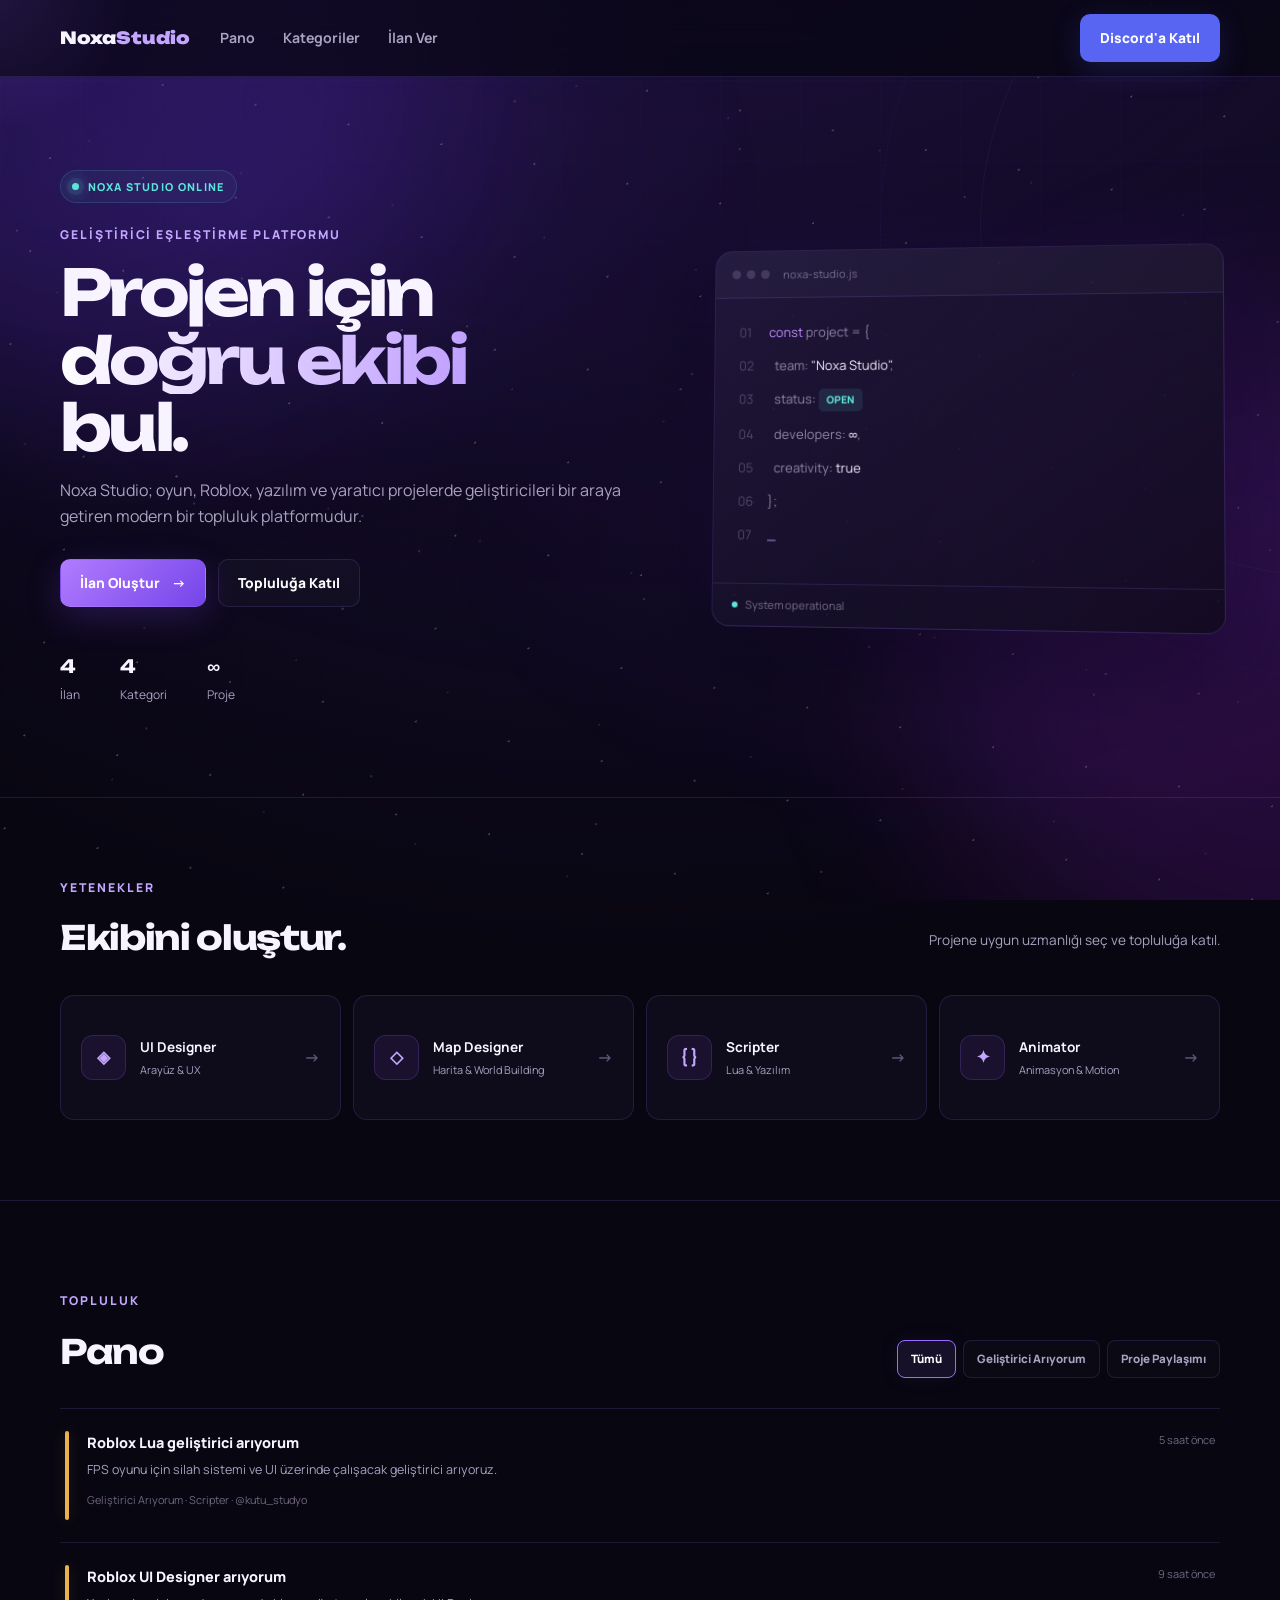
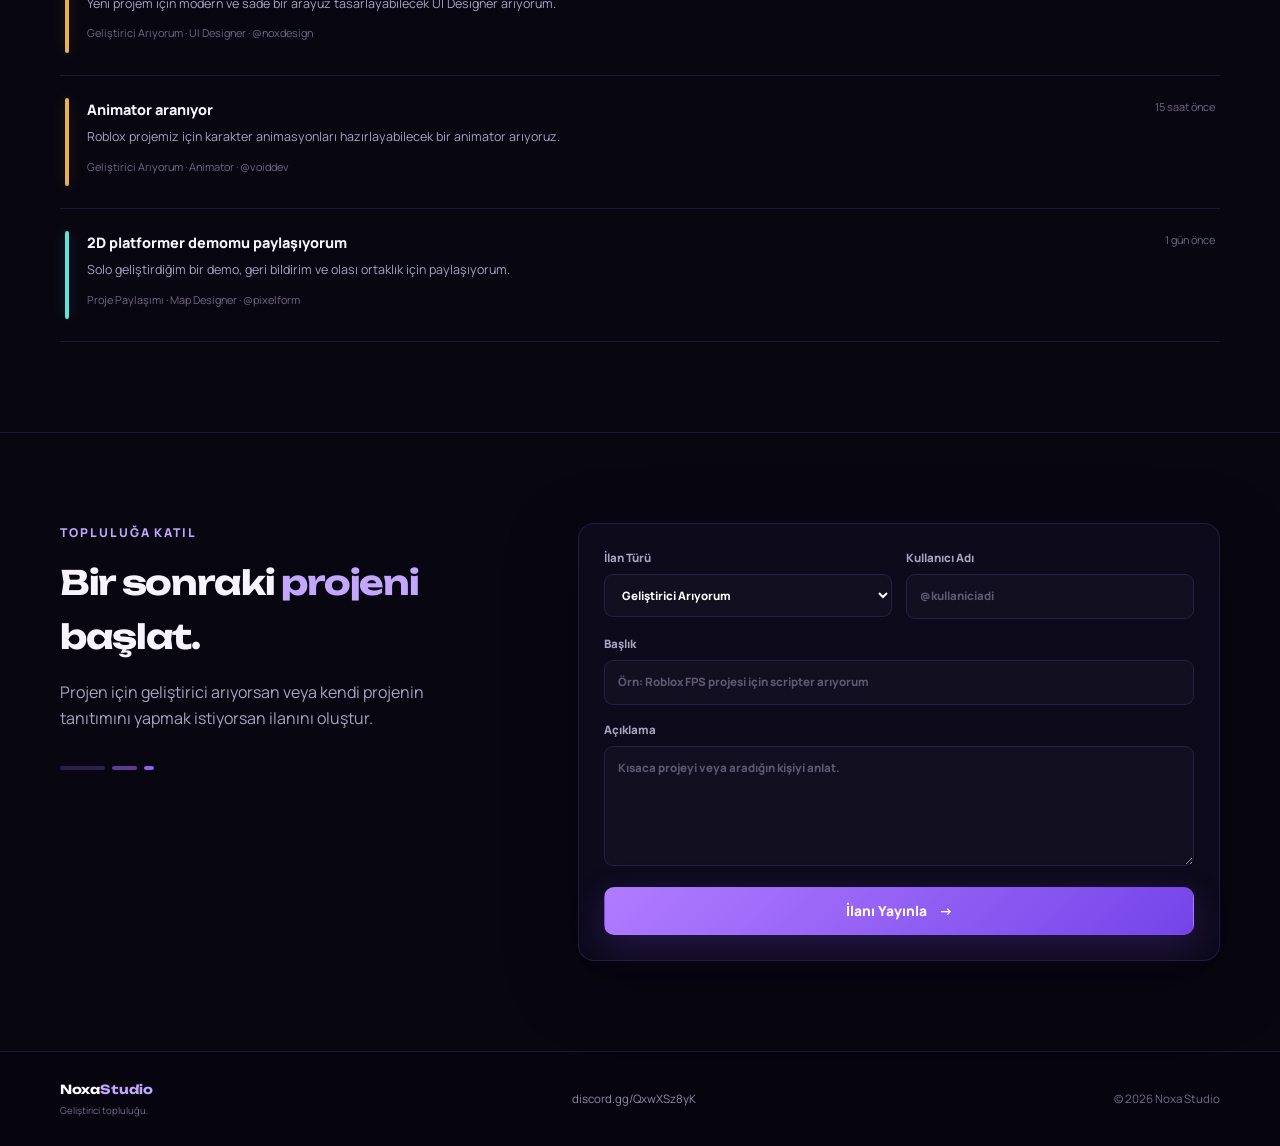
==== index.html @ 95190da0 "Add files via upload" ====
<!DOCTYPE html>
<html lang="tr">
<head>
  <meta charset="UTF-8">
  <meta name="viewport" content="width=device-width, initial-scale=1.0">

  <title>Noxa Studio — Geliştirici Topluluğu</title>

  <link rel="preconnect" href="https://fonts.googleapis.com">
  <link rel="preconnect" href="https://fonts.gstatic.com" crossorigin>
  <link href="https://fonts.googleapis.com/css2?family=Manrope:wght@400;500;600;700;800&family=Unbounded:wght@500;700;900&display=swap" rel="stylesheet">

  <link rel="stylesheet" href="style.css">
</head>

<body>

  <!-- SPACE BACKGROUND -->
  <div class="space-background">
    <div class="stars stars-1"></div>
    <div class="stars stars-2"></div>
    <div class="stars stars-3"></div>

    <div class="nebula nebula-1"></div>
    <div class="nebula nebula-2"></div>

    <div class="grid-overlay"></div>
  </div>

  <!-- CURSOR GLOW -->
  <div class="cursor-glow"></div>

  <!-- HEADER -->
  <header class="topbar">

    <div class="wrap topbar__inner">

      <a href="#" class="logo">
        Noxa<span>Studio</span>
      </a>

      <nav class="nav">
        <a href="#pano">Pano</a>
        <a href="#kategoriler">Kategoriler</a>
        <a href="#ilan-olustur">İlan Ver</a>
      </nav>

      <a
        class="btn btn--discord"
        href="https://discord.gg/QxwXSz8yK"
        target="_blank"
        rel="noopener"
      >
        <span>Discord'a Katıl</span>
      </a>

    </div>

  </header>


  <!-- HERO -->
  <section class="hero">

    <div class="hero-orbit orbit-1"></div>
    <div class="hero-orbit orbit-2"></div>

    <div class="wrap hero__grid">

      <div class="hero__text">

        <div class="status">
          <span class="status-dot"></span>
          NOXA STUDIO ONLINE
        </div>

        <p class="eyebrow">
          GELİŞTİRİCİ EŞLEŞTİRME PLATFORMU
        </p>

        <h1>
          Projen için
          <span>doğru ekibi</span>
          bul.
        </h1>

        <p class="lede">
          Noxa Studio; oyun, Roblox, yazılım ve yaratıcı projelerde
          geliştiricileri bir araya getiren modern bir topluluk platformudur.
        </p>

        <div class="hero__actions">

          <a href="#ilan-olustur" class="btn btn--primary">
            <span>İlan Oluştur</span>
            <b>→</b>
          </a>

          <a
            href="https://discord.gg/QxwXSz8yK"
            target="_blank"
            rel="noopener"
            class="btn btn--ghost"
          >
            Topluluğa Katıl
          </a>

        </div>

        <div class="hero-stats">

          <div>
            <strong id="postCount">0</strong>
            <span>İlan</span>
          </div>

          <div>
            <strong>4</strong>
            <span>Kategori</span>
          </div>

          <div>
            <strong>∞</strong>
            <span>Proje</span>
          </div>

        </div>

      </div>


      <!-- CODE PANEL -->
      <div class="hero__panel">

        <div class="panel__bar">

          <div class="window-buttons">
            <span></span>
            <span></span>
            <span></span>
          </div>

          <small>noxa-studio.js</small>

        </div>

        <div class="panel__body">

          <p>
            <span class="ln">01</span>
            <span class="purple">const</span>
            project = {
          </p>

          <p>
            <span class="ln">02</span>
            &nbsp;&nbsp;team:
            <em>"Noxa Studio"</em>,
          </p>

          <p>
            <span class="ln">03</span>
            &nbsp;&nbsp;status:
            <b class="tag tag--dev">OPEN</b>
          </p>

          <p>
            <span class="ln">04</span>
            &nbsp;&nbsp;developers:
            <em>∞</em>,
          </p>

          <p>
            <span class="ln">05</span>
            &nbsp;&nbsp;creativity:
            <em>true</em>
          </p>

          <p>
            <span class="ln">06</span>
            };
          </p>

          <p class="cursor-line">
            <span class="ln">07</span>
            <span class="caret">_</span>
          </p>

        </div>

        <div class="panel-status">
          <span></span>
          System operational
        </div>

      </div>

    </div>

  </section>


  <!-- CATEGORIES -->
  <section class="categories" id="kategoriler">

    <div class="wrap">

      <div class="section-heading">

        <div>
          <p class="eyebrow">YETENEKLER</p>
          <h2>Ekibini oluştur.</h2>
        </div>

        <p>
          Projene uygun uzmanlığı seç ve topluluğa katıl.
        </p>

      </div>


      <div class="category-grid">

        <button class="category-card" data-filter="ui">

          <div class="category-icon">◈</div>

          <div>
            <strong>UI Designer</strong>
            <span>Arayüz & UX</span>
          </div>

          <b>→</b>

        </button>


        <button class="category-card" data-filter="map">

          <div class="category-icon">◇</div>

          <div>
            <strong>Map Designer</strong>
            <span>Harita & World Building</span>
          </div>

          <b>→</b>

        </button>


        <button class="category-card" data-filter="script">

          <div class="category-icon">{ }</div>

          <div>
            <strong>Scripter</strong>
            <span>Lua & Yazılım</span>
          </div>

          <b>→</b>

        </button>


        <button class="category-card" data-filter="animator">

          <div class="category-icon">✦</div>

          <div>
            <strong>Animator</strong>
            <span>Animasyon & Motion</span>
          </div>

          <b>→</b>

        </button>

      </div>

    </div>

  </section>


  <!-- BOARD -->
  <section class="board" id="pano">

    <div class="wrap">

      <div class="board__head">

        <div>
          <p class="eyebrow">TOPLULUK</p>
          <h2>Pano</h2>
        </div>

        <div class="filters">

          <button class="filter is-active" data-filter="all">
            Tümü
          </button>

          <button class="filter" data-filter="dev">
            Geliştirici Arıyorum
          </button>

          <button class="filter" data-filter="proj">
            Proje Paylaşımı
          </button>

        </div>

      </div>


      <ul class="list" id="list"></ul>

      <p class="empty" id="empty" hidden>
        Henüz bu kategoride ilan yok.
      </p>

    </div>

  </section>


  <!-- CREATE POST -->
  <section class="form-section" id="ilan-olustur">

    <div class="wrap form-grid">

      <div class="form-intro">

        <p class="eyebrow">TOPLULUĞA KATIL</p>

        <h2>
          Bir sonraki
          <span>projeni</span>
          başlat.
        </h2>

        <p class="lede">
          Projen için geliştirici arıyorsan veya kendi projenin
          tanıtımını yapmak istiyorsan ilanını oluştur.
        </p>

        <div class="form-decoration">
          <span></span>
          <span></span>
          <span></span>
        </div>

      </div>


      <form id="post-form">

        <div class="field-row">

          <label>
            <span>İlan Türü</span>

            <select name="type" required>
              <option value="dev">
                Geliştirici Arıyorum
              </option>

              <option value="proj">
                Proje Paylaşıyorum
              </option>
            </select>

          </label>


          <label>
            <span>Kullanıcı Adı</span>

            <input
              type="text"
              name="author"
              placeholder="@kullaniciadi"
              required
            >

          </label>

        </div>


        <label>

          <span>Başlık</span>

          <input
            type="text"
            name="title"
            placeholder="Örn: Roblox FPS projesi için scripter arıyorum"
            required
          >

        </label>


        <label>

          <span>Açıklama</span>

          <textarea
            name="desc"
            rows="5"
            placeholder="Kısaca projeyi veya aradığın kişiyi anlat."
            required
          ></textarea>

        </label>


        <button type="submit" class="btn btn--primary submit-btn">
          <span>İlanı Yayınla</span>
          <b>→</b>
        </button>

      </form>

    </div>

  </section>


  <!-- FOOTER -->
  <footer class="footer">

    <div class="wrap footer__inner">

      <div>
        <strong>Noxa<span>Studio</span></strong>
        <small>Geliştirici topluluğu.</small>
      </div>

      <a
        href="https://discord.gg/QxwXSz8yK"
        target="_blank"
        rel="noopener"
      >
        discord.gg/QxwXSz8yK
      </a>

      <span>
        © 2026 Noxa Studio
      </span>

    </div>

  </footer>


  <script src="script.js"></script>

</body>
</html>
---- style.css ----
:root {
  --bg: #080611;
  --bg-2: #0d091b;

  --surface: rgba(20, 15, 38, 0.72);
  --surface-2: rgba(32, 23, 57, 0.82);

  --line: rgba(150, 117, 255, 0.16);

  --text: #f7f4ff;
  --muted: #a9a2c0;

  --purple: #9b6cff;
  --purple-light: #c3a7ff;

  --gold: #e8b24d;
  --cyan: #5de5dc;

  --shadow: 0 20px 70px rgba(0, 0, 0, .35);
}


/* RESET */

* {
  box-sizing: border-box;
}

html {
  scroll-behavior: smooth;
}

body {
  margin: 0;
  background:
    radial-gradient(circle at 50% -20%, #24134b 0%, transparent 45%),
    var(--bg);

  color: var(--text);

  font-family: "Manrope", sans-serif;

  line-height: 1.6;

  overflow-x: hidden;
}

a {
  color: inherit;
}

button,
input,
select,
textarea {
  font: inherit;
}

button {
  color: inherit;
}


/* SPACE */

.space-background {
  position: fixed;
  inset: 0;
  z-index: -10;
  overflow: hidden;
  pointer-events: none;
  background:
    radial-gradient(
      ellipse at 20% 20%,
      rgba(112, 65, 255, .12),
      transparent 35%
    ),
    radial-gradient(
      ellipse at 80% 60%,
      rgba(71, 28, 170, .12),
      transparent 40%
    );
}

.stars {
  position: absolute;
  inset: -100%;
  width: 300%;
  height: 300%;
  background-repeat: repeat;
  transform: rotate(12deg);
}

.stars-1 {
  background-image:
    radial-gradient(circle, rgba(255,255,255,.9) 1px, transparent 1px);
  background-size: 95px 95px;
  animation: starsMove 100s linear infinite;
  opacity: .28;
}

.stars-2 {
  background-image:
    radial-gradient(circle, rgba(185,155,255,.8) 1px, transparent 1px);
  background-size: 155px 155px;
  animation: starsMove 150s linear infinite reverse;
  opacity: .2;
}

.stars-3 {
  background-image:
    radial-gradient(circle, rgba(255,255,255,.8) 1px, transparent 1px);
  background-size: 230px 230px;
  animation: starsMove 220s linear infinite;
  opacity: .18;
}

@keyframes starsMove {
  from {
    transform: translate3d(0, 0, 0) rotate(12deg);
  }

  to {
    transform: translate3d(-300px, -500px, 0) rotate(12deg);
  }
}


.nebula {
  position: absolute;
  width: 700px;
  height: 700px;
  border-radius: 50%;
  filter: blur(100px);
  opacity: .16;
  animation: nebulaFloat 14s ease-in-out infinite alternate;
}

.nebula-1 {
  background: #6f38ff;
  top: -300px;
  left: -250px;
}

.nebula-2 {
  background: #b328ff;
  right: -350px;
  top: 35%;
  animation-delay: -5s;
}

@keyframes nebulaFloat {
  from {
    transform: translate(0, 0) scale(1);
  }

  to {
    transform: translate(80px, 50px) scale(1.15);
  }
}


.grid-overlay {
  position: absolute;
  inset: 0;

  background-image:
    linear-gradient(rgba(151,108,255,.025) 1px, transparent 1px),
    linear-gradient(90deg, rgba(151,108,255,.025) 1px, transparent 1px);

  background-size: 80px 80px;

  mask-image: linear-gradient(
    to bottom,
    black,
    transparent 85%
  );
}


/* CURSOR */

.cursor-glow {
  position: fixed;
  width: 280px;
  height: 280px;

  border-radius: 50%;

  background: radial-gradient(
    circle,
    rgba(145, 95, 255, .12),
    transparent 65%
  );

  transform: translate(-50%, -50%);

  pointer-events: none;

  z-index: 999;

  mix-blend-mode: screen;

  transition: opacity .2s;
}


/* GENERAL */

.wrap {
  width: min(1160px, calc(100% - 40px));
  margin: 0 auto;
}

.eyebrow {
  color: var(--purple-light);
  font-size: .76rem;
  letter-spacing: .16em;
  font-weight: 800;
  margin: 0 0 14px;
}

.lede {
  color: var(--muted);
  font-size: 1rem;
  max-width: 620px;
}


/* HEADER */

.topbar {
  position: sticky;
  top: 0;
  z-index: 100;

  border-bottom: 1px solid var(--line);

  background: rgba(8, 6, 17, .72);

  backdrop-filter: blur(20px);
}

.topbar__inner {
  min-height: 76px;

  display: flex;
  align-items: center;

  gap: 30px;
}

.logo {
  font-family: "Unbounded", sans-serif;
  font-size: 1.05rem;
  font-weight: 900;
  text-decoration: none;
  white-space: nowrap;
}

.logo span,
.footer strong span {
  color: var(--purple-light);
}

.nav {
  display: flex;
  gap: 28px;
  flex: 1;
}

.nav a {
  position: relative;

  color: var(--muted);

  text-decoration: none;

  font-size: .88rem;
  font-weight: 700;

  transition: color .25s ease;
}

.nav a::after {
  content: "";

  position: absolute;

  left: 0;
  right: 100%;
  bottom: -7px;

  height: 2px;

  background: var(--purple);

  transition: right .3s ease;
}

.nav a:hover {
  color: white;
}

.nav a:hover::after {
  right: 0;
}


/* BUTTONS */

.btn {
  position: relative;

  display: inline-flex;
  align-items: center;
  justify-content: center;
  gap: 12px;

  padding: 12px 19px;

  border: 1px solid transparent;
  border-radius: 10px;

  font-size: .86rem;
  font-weight: 800;

  text-decoration: none;

  cursor: pointer;

  overflow: hidden;

  transition:
    transform .25s ease,
    box-shadow .25s ease,
    border-color .25s ease,
    background .25s ease;
}

.btn::before {
  content: "";

  position: absolute;

  top: 0;
  left: -120%;

  width: 80%;
  height: 100%;

  background: linear-gradient(
    90deg,
    transparent,
    rgba(255,255,255,.25),
    transparent
  );

  transform: skewX(-20deg);

  transition: left .55s ease;
}

.btn:hover::before {
  left: 130%;
}

.btn:hover {
  transform: translateY(-3px);
}

.btn--discord {
  background: #5865f2;
  color: white;
  box-shadow: 0 8px 30px rgba(88,101,242,.18);
}

.btn--discord:hover {
  background: #6975ff;
  box-shadow: 0 12px 40px rgba(88,101,242,.35);
}

.btn--primary {
  background: linear-gradient(
    135deg,
    #b17cff,
    #7544e9
  );

  color: white;

  box-shadow:
    0 10px 35px rgba(126, 72, 255, .22);
}

.btn--primary:hover {
  box-shadow:
    0 15px 45px rgba(126, 72, 255, .42);
}

.btn--ghost {
  border-color: var(--line);
  background: rgba(255,255,255,.025);
  color: white;
}

.btn--ghost:hover {
  border-color: rgba(155,108,255,.55);
  background: rgba(155,108,255,.08);
}


/* HERO */

.hero {
  position: relative;

  min-height: 720px;

  display: flex;
  align-items: center;

  padding: 90px 0;
}

.hero__grid {
  display: grid;

  grid-template-columns: 1.05fr .95fr;

  align-items: center;

  gap: 80px;
}

.status {
  display: inline-flex;
  align-items: center;
  gap: 9px;

  padding: 7px 11px;

  margin-bottom: 22px;

  border: 1px solid rgba(93,229,220,.15);

  border-radius: 999px;

  color: var(--cyan);

  background: rgba(93,229,220,.045);

  font-size: .68rem;
  font-weight: 800;
  letter-spacing: .12em;
}

.status-dot {
  width: 7px;
  height: 7px;

  border-radius: 50%;

  background: var(--cyan);

  box-shadow:
    0 0 0 5px rgba(93,229,220,.08),
    0 0 15px var(--cyan);

  animation: pulse 1.8s infinite;
}

@keyframes pulse {
  50% {
    opacity: .35;
    transform: scale(.75);
  }
}

.hero h1 {
  font-family: "Unbounded", sans-serif;

  font-size: clamp(2.4rem, 5vw, 4.7rem);

  line-height: 1.06;

  margin: 0;

  letter-spacing: -.055em;
}

.hero h1 span {
  display: block;

  background: linear-gradient(
    100deg,
    #fff,
    #a77aff,
    #6f43df
  );

  background-clip: text;
  -webkit-background-clip: text;

  color: transparent;

  background-size: 200% auto;

  animation: gradientText 5s ease infinite;
}

@keyframes gradientText {
  50% {
    background-position: 100% center;
  }
}

.hero__actions {
  display: flex;

  gap: 12px;

  margin-top: 30px;
}

.hero-stats {
  display: flex;

  gap: 40px;

  margin-top: 45px;
}

.hero-stats div {
  display: flex;
  flex-direction: column;
}

.hero-stats strong {
  font-family: "Unbounded", sans-serif;
  font-size: 1.15rem;
}

.hero-stats span {
  color: var(--muted);
  font-size: .75rem;
  margin-top: 3px;
}


/* CODE PANEL */

.hero__panel {
  position: relative;

  border: 1px solid rgba(155,108,255,.18);

  border-radius: 18px;

  background:
    linear-gradient(
      145deg,
      rgba(34,24,61,.85),
      rgba(13,9,25,.8)
    );

  box-shadow:
    0 40px 100px rgba(0,0,0,.4),
    0 0 80px rgba(110,62,255,.08);

  overflow: hidden;

  transform:
    perspective(1000px)
    rotateY(-5deg)
    rotateX(2deg);

  transition:
    transform .6s ease,
    box-shadow .6s ease;
}

.hero__panel:hover {
  transform:
    perspective(1000px)
    rotateY(0)
    rotateX(0)
    translateY(-8px);

  box-shadow:
    0 50px 120px rgba(0,0,0,.5),
    0 0 100px rgba(110,62,255,.16);
}

.panel__bar {
  height: 48px;

  display: flex;
  align-items: center;

  gap: 14px;

  padding: 0 17px;

  background: rgba(255,255,255,.025);

  border-bottom: 1px solid var(--line);
}

.window-buttons {
  display: flex;
  gap: 6px;
}

.window-buttons span {
  width: 9px;
  height: 9px;

  border-radius: 50%;

  background: #44395e;
}

.panel__bar small {
  color: #766d91;
  font-size: .7rem;
}

.panel__body {
  padding: 25px;

  font-family: "Manrope", monospace;

  font-size: .82rem;

  color: #8e85a7;
}

.panel__body p {
  margin: 0 0 13px;
}

.panel__body .ln {
  display: inline-block;

  width: 28px;

  color: #504768;
}

.panel__body em {
  color: #f2edff;
  font-style: normal;
}

.purple {
  color: #c18bff;
}

.tag {
  display: inline-block;

  padding: 3px 8px;

  border-radius: 5px;

  font-size: .65rem;
  font-weight: 800;
}

.tag--dev {
  background: rgba(93,229,220,.1);
  color: var(--cyan);
}

.caret {
  color: var(--purple-light);

  animation: blink 1s step-start infinite;
}

@keyframes blink {
  50% {
    opacity: 0;
  }
}

.panel-status {
  display: flex;
  align-items: center;
  gap: 8px;

  padding: 12px 20px;

  border-top: 1px solid var(--line);

  color: #746b89;

  font-size: .7rem;
}

.panel-status span {
  width: 6px;
  height: 6px;

  border-radius: 50%;

  background: var(--cyan);
}


/* ORBITS */

.hero-orbit {
  position: absolute;

  border: 1px solid rgba(155,108,255,.08);

  border-radius: 50%;

  pointer-events: none;
}

.orbit-1 {
  width: 700px;
  height: 700px;

  right: -400px;
  top: -200px;

  animation: orbitRotate 30s linear infinite;
}

.orbit-2 {
  width: 900px;
  height: 900px;

  right: -500px;
  top: -300px;

  border-style: dashed;

  animation: orbitRotate 50s linear infinite reverse;
}

@keyframes orbitRotate {
  to {
    transform: rotate(360deg);
  }
}


/* CATEGORIES */

.categories {
  padding: 80px 0;

  border-top: 1px solid var(--line);
}

.section-heading {
  display: flex;

  align-items: end;
  justify-content: space-between;

  gap: 30px;

  margin-bottom: 30px;
}

.section-heading h2,
.board h2,
.form-grid h2 {
  font-family: "Unbounded", sans-serif;

  font-size: clamp(1.5rem, 3vw, 2.1rem);

  margin: 0;

  letter-spacing: -.04em;
}

.section-heading > p {
  max-width: 370px;

  color: var(--muted);

  font-size: .85rem;
}

.category-grid {
  display: grid;

  grid-template-columns: repeat(4, 1fr);

  gap: 12px;
}

.category-card {
  position: relative;

  min-height: 125px;

  display: flex;
  align-items: center;

  gap: 14px;

  padding: 20px;

  border: 1px solid var(--line);

  border-radius: 14px;

  background: rgba(19,14,35,.65);

  cursor: pointer;

  text-align: left;

  transition:
    transform .3s ease,
    border-color .3s ease,
    background .3s ease,
    box-shadow .3s ease;
}

.category-card:hover {
  transform: translateY(-7px);

  border-color: rgba(155,108,255,.45);

  background: rgba(41,28,72,.72);

  box-shadow:
    0 20px 50px rgba(0,0,0,.25),
    0 0 35px rgba(126,72,255,.08);
}

.category-icon {
  width: 45px;
  height: 45px;

  display: grid;
  place-items: center;

  flex-shrink: 0;

  border: 1px solid rgba(155,108,255,.2);

  border-radius: 12px;

  background: rgba(155,108,255,.08);

  color: var(--purple-light);

  font-weight: 800;
  font-size: 1.05rem;
}

.category-card strong {
  display: block;

  font-size: .85rem;
}

.category-card div span {
  display: block;

  color: var(--muted);

  font-size: .68rem;

  margin-top: 3px;
}

.category-card > b {
  margin-left: auto;

  color: #615779;

  transition:
    transform .3s ease,
    color .3s ease;
}

.category-card:hover > b {
  transform: translateX(5px);

  color: var(--purple-light);
}


/* BOARD */

.board {
  padding: 90px 0;

  border-top: 1px solid var(--line);
}

.board__head {
  display: flex;

  align-items: end;
  justify-content: space-between;

  gap: 20px;

  margin-bottom: 30px;
}

.filters {
  display: flex;

  gap: 7px;

  flex-wrap: wrap;
}

.filter {
  padding: 9px 13px;

  border: 1px solid var(--line);

  border-radius: 8px;

  background: rgba(255,255,255,.015);

  color: var(--muted);

  font-size: .72rem;
  font-weight: 800;

  cursor: pointer;

  transition:
    all .25s ease;
}

.filter:hover {
  transform: translateY(-2px);

  border-color: rgba(155,108,255,.4);

  color: white;
}

.filter.is-active {
  border-color: var(--purple);

  background: rgba(155,108,255,.1);

  color: white;

  box-shadow: 0 0 20px rgba(155,108,255,.08);
}

.list {
  list-style: none;

  padding: 0;
  margin: 0;

  border-top: 1px solid var(--line);
}

.list li {
  position: relative;

  display: grid;

  grid-template-columns: 4px 1fr auto;

  gap: 18px;

  align-items: start;

  padding: 22px 5px;

  border-bottom: 1px solid var(--line);

  transition:
    background .3s ease,
    padding .3s ease;
}

.list li:hover {
  padding-left: 12px;
  padding-right: 12px;

  background: rgba(155,108,255,.025);
}

.list .bar {
  align-self: stretch;

  min-height: 55px;

  border-radius: 5px;
}

.bar--dev {
  background: var(--gold);

  box-shadow: 0 0 15px rgba(232,178,77,.2);
}

.bar--proj {
  background: var(--cyan);

  box-shadow: 0 0 15px rgba(93,229,220,.2);
}

.list .title {
  margin: 0 0 6px;

  font-weight: 800;

  font-size: .9rem;
}

.list .desc {
  margin: 0 0 8px;

  color: var(--muted);

  font-size: .78rem;
}

.list .meta {
  color: #706781;

  font-size: .68rem;
}

.empty {
  color: var(--muted);

  text-align: center;

  padding: 40px;
}


/* FORM */

.form-section {
  padding: 90px 0;

  border-top: 1px solid var(--line);
}

.form-grid {
  display: grid;

  grid-template-columns: .8fr 1.2fr;

  gap: 90px;

  align-items: start;
}

.form-intro h2 span {
  color: var(--purple-light);
}

.form-decoration {
  display: flex;

  gap: 7px;

  margin-top: 35px;
}

.form-decoration span {
  width: 45px;
  height: 4px;

  border-radius: 10px;

  background: var(--purple);

  opacity: .25;
}

.form-decoration span:nth-child(2) {
  width: 25px;
  opacity: .55;
}

.form-decoration span:nth-child(3) {
  width: 10px;
  opacity: .9;
}

#post-form {
  display: flex;

  flex-direction: column;

  gap: 16px;

  padding: 25px;

  border: 1px solid var(--line);

  border-radius: 16px;

  background: rgba(18,13,34,.65);

  box-shadow: var(--shadow);
}

.field-row {
  display: grid;

  grid-template-columns: 1fr 1fr;

  gap: 14px;
}

label {
  display: flex;

  flex-direction: column;

  gap: 7px;

  color: var(--muted);

  font-size: .72rem;
  font-weight: 800;
}

input,
select,
textarea {
  width: 100%;

  border: 1px solid var(--line);

  border-radius: 9px;

  background: rgba(255,255,255,.025);

  color: white;

  padding: 12px 13px;

  outline: none;

  transition:
    border-color .25s ease,
    box-shadow .25s ease,
    background .25s ease;
}

input::placeholder,
textarea::placeholder {
  color: #5f5872;
}

input:focus,
select:focus,
textarea:focus {
  border-color: rgba(155,108,255,.7);

  background: rgba(155,108,255,.035);

  box-shadow:
    0 0 0 3px rgba(155,108,255,.07),
    0 0 30px rgba(155,108,255,.05);
}

textarea {
  resize: vertical;
  min-height: 120px;
}

.submit-btn {
  margin-top: 5px;
}


/* FOOTER */

.footer {
  border-top: 1px solid var(--line);

  padding: 28px 0;

  background: rgba(5,4,10,.4);
}

.footer__inner {
  display: flex;

  align-items: center;
  justify-content: space-between;

  gap: 20px;

  color: #756d87;

  font-size: .72rem;
}

.footer strong {
  display: block;

  color: white;

  font-family: "Unbounded", sans-serif;

  font-size: .78rem;
}

.footer small {
  display: block;

  margin-top: 3px;
}

.footer a {
  color: #9389a9;

  text-decoration: none;

  transition: color .25s ease;
}

.footer a:hover {
  color: var(--purple-light);
}


/* RESPONSIVE */

@media (max-width: 900px) {

  .hero__grid {
    grid-template-columns: 1fr;

    gap: 55px;
  }

  .hero {
    min-height: auto;
  }

  .hero__panel {
    max-width: 650px;
  }

  .category-grid {
    grid-template-columns: 1fr 1fr;
  }

  .form-grid {
    grid-template-columns: 1fr;

    gap: 45px;
  }

}


@media (max-width: 650px) {

  .wrap {
    width: min(100% - 28px, 1160px);
  }

  .topbar__inner {
    min-height: 65px;
  }

  .nav {
    display: none;
  }

  .btn--discord {
    padding: 9px 12px;
  }

  .hero {
    padding: 70px 0;
  }

  .hero h1 {
    font-size: 2.35rem;
  }

  .hero__actions {
    flex-direction: column;
  }

  .hero__actions .btn {
    width: 100%;
  }

  .hero-stats {
    gap: 25px;
  }

  .category-grid {
    grid-template-columns: 1fr;
  }

  .section-heading,
  .board__head {
    align-items: flex-start;

    flex-direction: column;
  }

  .filters {
    width: 100%;
  }

  .filter {
    flex: 1;
  }

  .field-row {
    grid-template-columns: 1fr;
  }

  .list li {
    grid-template-columns: 4px 1fr;
  }

  .list li > .meta {
    grid-column: 2;
  }

  .footer__inner {
    flex-direction: column;

    align-items: flex-start;
  }

  .cursor-glow {
    display: none;
  }

}
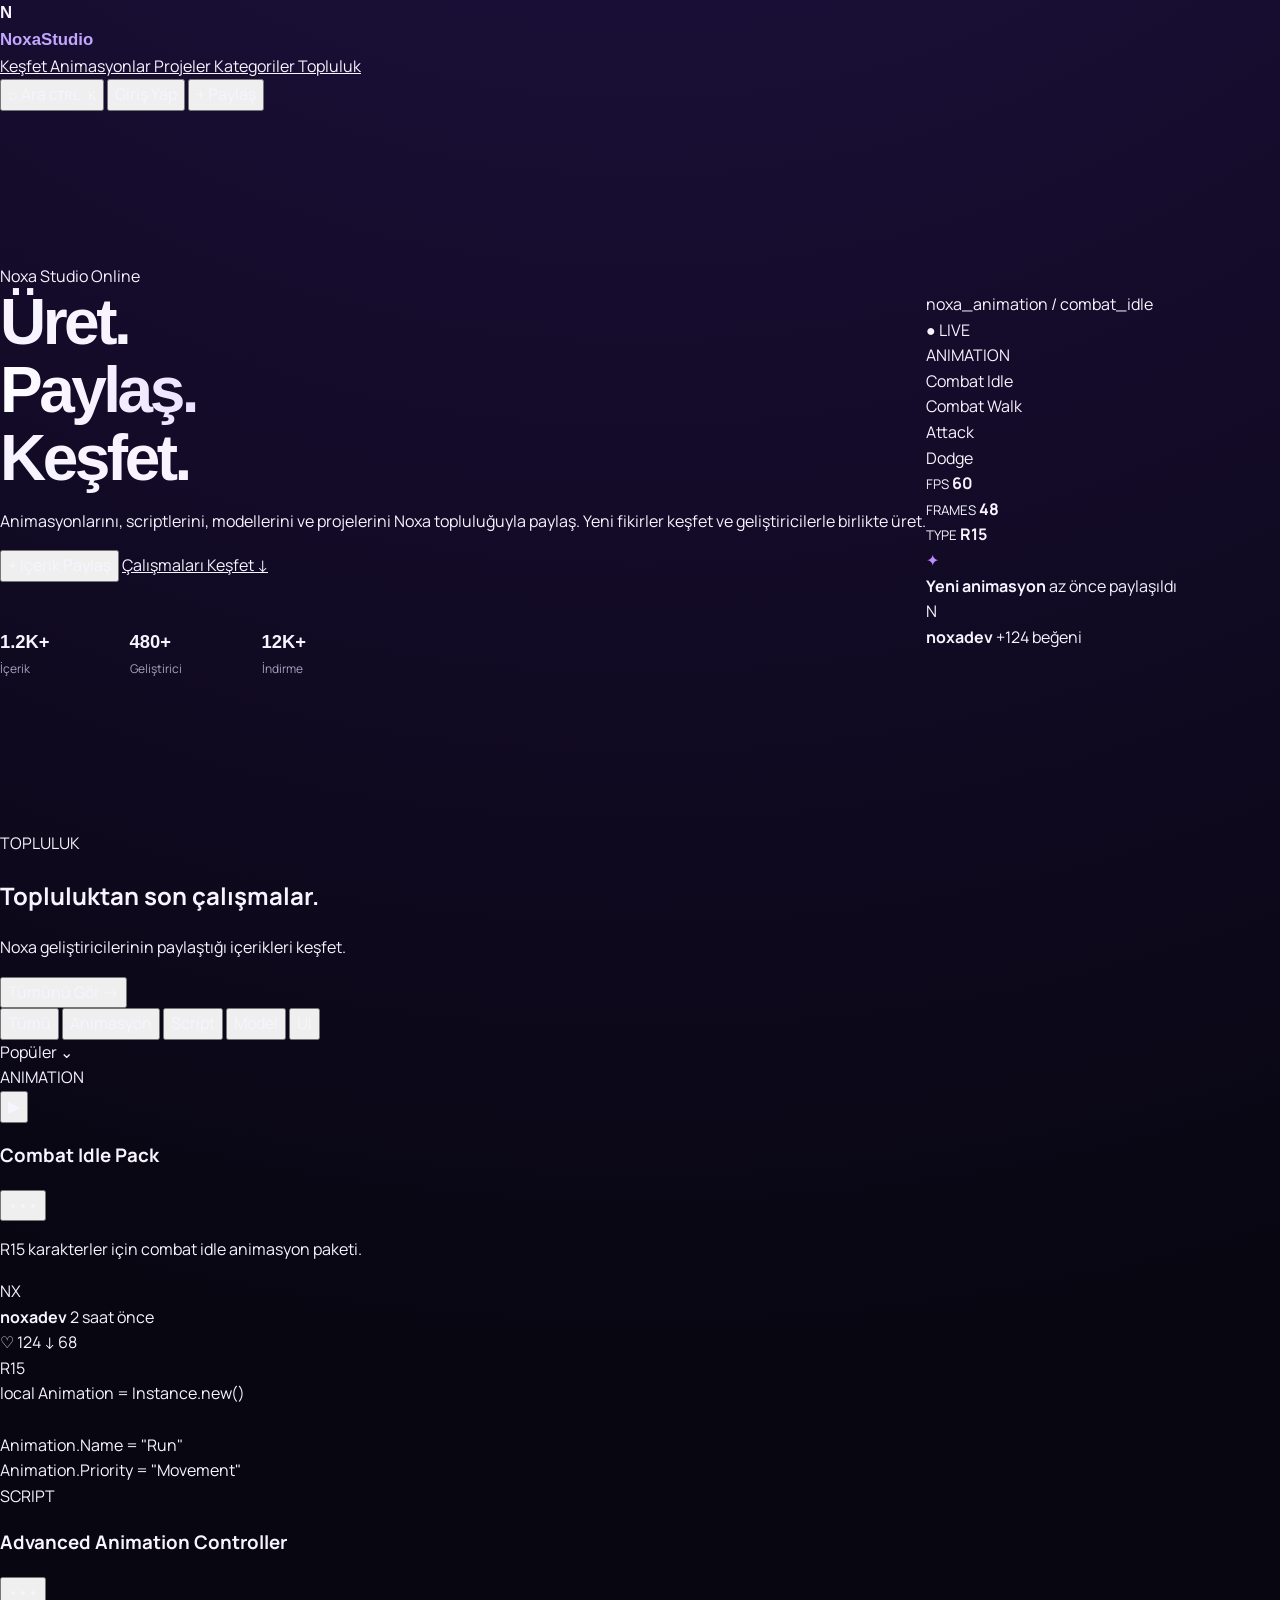
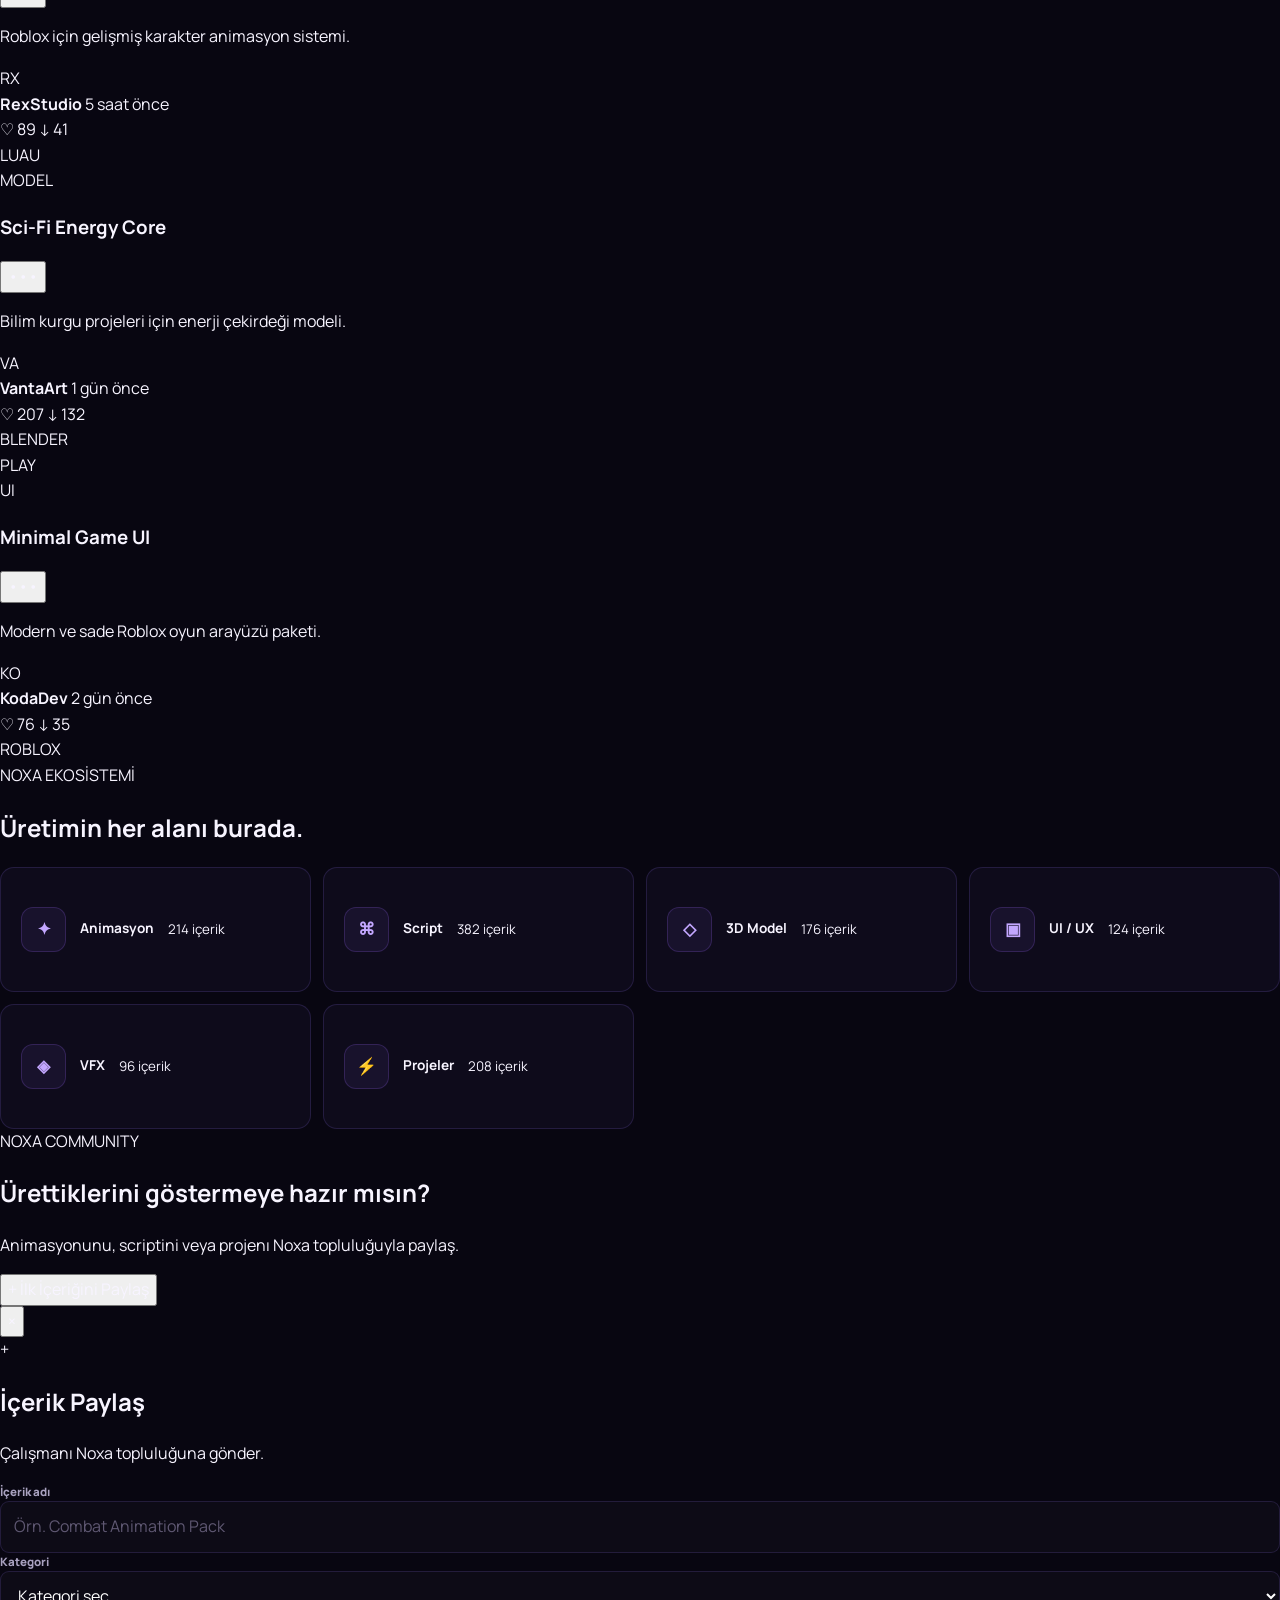
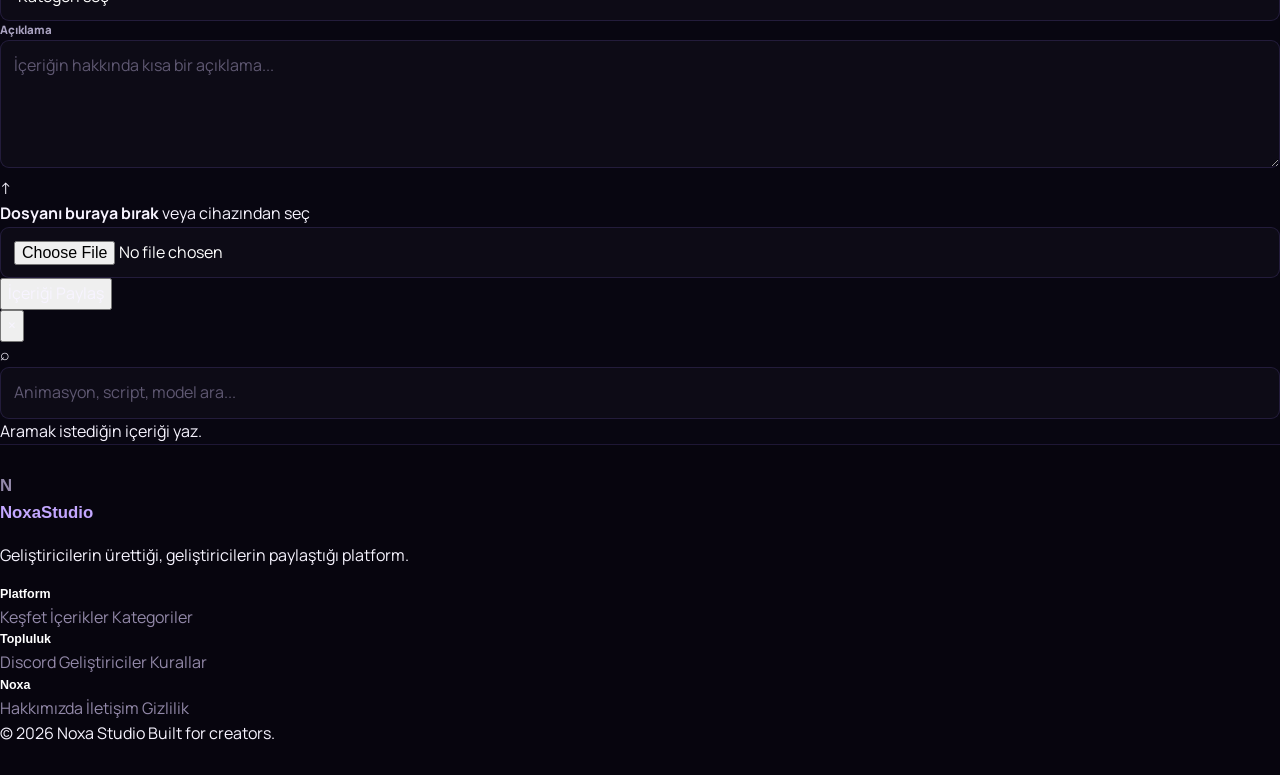
==== commit d6c45499: "Update index.html" ====
--- a/index.html
+++ b/index.html
@@ -1,462 +1,1004 @@
 <!DOCTYPE html>
 <html lang="tr">
 <head>
-  <meta charset="UTF-8">
-  <meta name="viewport" content="width=device-width, initial-scale=1.0">
-
-  <title>Noxa Studio — Geliştirici Topluluğu</title>
-
-  <link rel="preconnect" href="https://fonts.googleapis.com">
-  <link rel="preconnect" href="https://fonts.gstatic.com" crossorigin>
-  <link href="https://fonts.googleapis.com/css2?family=Manrope:wght@400;500;600;700;800&family=Unbounded:wght@500;700;900&display=swap" rel="stylesheet">
-
-  <link rel="stylesheet" href="style.css">
+    <meta charset="UTF-8">
+    <meta name="viewport" content="width=device-width, initial-scale=1.0">
+
+    <title>Noxa Studio — Geliştirici Platformu</title>
+
+    <meta
+        name="description"
+        content="Noxa Studio — Roblox animasyonlarını, scriptlerini, modellerini ve projelerini paylaş."
+    >
+
+    <link rel="preconnect" href="https://fonts.googleapis.com">
+    <link rel="preconnect" href="https://fonts.gstatic.com" crossorigin>
+
+    <link
+        href="https://fonts.googleapis.com/css2?family=Manrope:wght@400;500;600;700;800&family=Space+Grotesk:wght@400;500;600;700&display=swap"
+        rel="stylesheet"
+    >
+
+    <link rel="stylesheet" href="style.css">
 </head>
 
 <body>
 
-  <!-- SPACE BACKGROUND -->
-  <div class="space-background">
-    <div class="stars stars-1"></div>
-    <div class="stars stars-2"></div>
-    <div class="stars stars-3"></div>
-
-    <div class="nebula nebula-1"></div>
-    <div class="nebula nebula-2"></div>
-
-    <div class="grid-overlay"></div>
-  </div>
-
-  <!-- CURSOR GLOW -->
-  <div class="cursor-glow"></div>
-
-  <!-- HEADER -->
-  <header class="topbar">
-
-    <div class="wrap topbar__inner">
-
-      <a href="#" class="logo">
-        Noxa<span>Studio</span>
-      </a>
-
-      <nav class="nav">
-        <a href="#pano">Pano</a>
-        <a href="#kategoriler">Kategoriler</a>
-        <a href="#ilan-olustur">İlan Ver</a>
-      </nav>
-
-      <a
-        class="btn btn--discord"
-        href="https://discord.gg/QxwXSz8yK"
-        target="_blank"
-        rel="noopener"
-      >
-        <span>Discord'a Katıl</span>
-      </a>
-
+    <!-- Arka plan efektleri -->
+    <div class="background">
+        <div class="background-glow glow-one"></div>
+        <div class="background-glow glow-two"></div>
+        <div class="background-grid"></div>
     </div>
 
-  </header>
-
-
-  <!-- HERO -->
-  <section class="hero">
-
-    <div class="hero-orbit orbit-1"></div>
-    <div class="hero-orbit orbit-2"></div>
-
-    <div class="wrap hero__grid">
-
-      <div class="hero__text">
-
-        <div class="status">
-          <span class="status-dot"></span>
-          NOXA STUDIO ONLINE
+
+    <!-- NAVBAR -->
+    <header class="navbar">
+
+        <div class="nav-container">
+
+            <a href="#" class="logo">
+                <div class="logo-mark">N</div>
+                <span>Noxa<span class="logo-light">Studio</span></span>
+            </a>
+
+
+            <nav class="nav-links">
+
+                <a href="#kesfet" class="nav-link active">
+                    Keşfet
+                </a>
+
+                <a href="#animasyonlar" class="nav-link">
+                    Animasyonlar
+                </a>
+
+                <a href="#projeler" class="nav-link">
+                    Projeler
+                </a>
+
+                <a href="#kategoriler" class="nav-link">
+                    Kategoriler
+                </a>
+
+                <a href="#topluluk" class="nav-link">
+                    Topluluk
+                </a>
+
+            </nav>
+
+
+            <div class="nav-actions">
+
+                <button class="nav-search" id="openSearch">
+                    <span class="search-icon">⌕</span>
+                    <span>Ara</span>
+                    <kbd>CTRL K</kbd>
+                </button>
+
+                <button class="login-button">
+                    Giriş Yap
+                </button>
+
+                <button class="create-button" id="openUpload">
+                    <span>+</span>
+                    Paylaş
+                </button>
+
+            </div>
+
         </div>
 
-        <p class="eyebrow">
-          GELİŞTİRİCİ EŞLEŞTİRME PLATFORMU
-        </p>
-
-        <h1>
-          Projen için
-          <span>doğru ekibi</span>
-          bul.
-        </h1>
-
-        <p class="lede">
-          Noxa Studio; oyun, Roblox, yazılım ve yaratıcı projelerde
-          geliştiricileri bir araya getiren modern bir topluluk platformudur.
-        </p>
-
-        <div class="hero__actions">
-
-          <a href="#ilan-olustur" class="btn btn--primary">
-            <span>İlan Oluştur</span>
-            <b>→</b>
-          </a>
-
-          <a
-            href="https://discord.gg/QxwXSz8yK"
-            target="_blank"
-            rel="noopener"
-            class="btn btn--ghost"
-          >
-            Topluluğa Katıl
-          </a>
+    </header>
+
+
+
+    <!-- HERO -->
+    <main>
+
+        <section class="hero" id="kesfet">
+
+            <div class="hero-content">
+
+                <div class="hero-badge">
+                    <span class="badge-dot"></span>
+                    Noxa Studio Online
+                </div>
+
+
+                <h1>
+                    Üret.
+                    <span>Paylaş.</span>
+                    Keşfet.
+                </h1>
+
+
+                <p class="hero-description">
+                    Animasyonlarını, scriptlerini, modellerini ve projelerini
+                    Noxa topluluğuyla paylaş. Yeni fikirler keşfet ve
+                    geliştiricilerle birlikte üret.
+                </p>
+
+
+                <div class="hero-actions">
+
+                    <button class="primary-button" id="heroUpload">
+                        <span>+</span>
+                        İçerik Paylaş
+                    </button>
+
+                    <a href="#animasyonlar" class="secondary-button">
+                        Çalışmaları Keşfet
+                        <span>↓</span>
+                    </a>
+
+                </div>
+
+
+                <div class="hero-stats">
+
+                    <div class="stat">
+                        <strong>1.2K+</strong>
+                        <span>İçerik</span>
+                    </div>
+
+                    <div class="stat-divider"></div>
+
+                    <div class="stat">
+                        <strong>480+</strong>
+                        <span>Geliştirici</span>
+                    </div>
+
+                    <div class="stat-divider"></div>
+
+                    <div class="stat">
+                        <strong>12K+</strong>
+                        <span>İndirme</span>
+                    </div>
+
+                </div>
+
+            </div>
+
+
+            <!-- HERO PREVIEW -->
+            <div class="hero-preview">
+
+                <div class="preview-window">
+
+                    <div class="window-top">
+
+                        <div class="window-dots">
+                            <span></span>
+                            <span></span>
+                            <span></span>
+                        </div>
+
+                        <div class="window-title">
+                            noxa_animation / combat_idle
+                        </div>
+
+                        <div class="window-status">
+                            ● LIVE
+                        </div>
+
+                    </div>
+
+
+                    <div class="preview-body">
+
+                        <div class="preview-sidebar">
+
+                            <div class="sidebar-label">
+                                ANIMATION
+                            </div>
+
+                            <div class="sidebar-item active">
+                                Combat Idle
+                            </div>
+
+                            <div class="sidebar-item">
+                                Combat Walk
+                            </div>
+
+                            <div class="sidebar-item">
+                                Attack
+                            </div>
+
+                            <div class="sidebar-item">
+                                Dodge
+                            </div>
+
+                        </div>
+
+
+                        <div class="animation-view">
+
+                            <div class="animation-grid"></div>
+
+                            <div class="character-preview">
+
+                                <div class="character-head"></div>
+
+                                <div class="character-body"></div>
+
+                                <div class="character-arm arm-left"></div>
+                                <div class="character-arm arm-right"></div>
+
+                                <div class="character-leg leg-left"></div>
+                                <div class="character-leg leg-right"></div>
+
+                            </div>
+
+
+                            <div class="animation-info">
+
+                                <div>
+                                    <small>FPS</small>
+                                    <strong>60</strong>
+                                </div>
+
+                                <div>
+                                    <small>FRAMES</small>
+                                    <strong>48</strong>
+                                </div>
+
+                                <div>
+                                    <small>TYPE</small>
+                                    <strong>R15</strong>
+                                </div>
+
+                            </div>
+
+                        </div>
+
+                    </div>
+
+                </div>
+
+
+                <div class="floating-card floating-card-one">
+
+                    <div class="floating-icon purple">
+                        ✦
+                    </div>
+
+                    <div>
+                        <strong>Yeni animasyon</strong>
+                        <span>az önce paylaşıldı</span>
+                    </div>
+
+                </div>
+
+
+                <div class="floating-card floating-card-two">
+
+                    <div class="avatar-small">
+                        N
+                    </div>
+
+                    <div>
+                        <strong>noxadev</strong>
+                        <span>+124 beğeni</span>
+                    </div>
+
+                </div>
+
+            </div>
+
+        </section>
+
+
+
+        <!-- DISCOVER -->
+        <section class="discover-section" id="animasyonlar">
+
+            <div class="section-header">
+
+                <div>
+
+                    <div class="section-eyebrow">
+                        TOPLULUK
+                    </div>
+
+                    <h2>
+                        Topluluktan <span>son çalışmalar.</span>
+                    </h2>
+
+                    <p>
+                        Noxa geliştiricilerinin paylaştığı içerikleri keşfet.
+                    </p>
+
+                </div>
+
+
+                <button class="view-all-button">
+                    Tümünü Gör
+                    <span>→</span>
+                </button>
+
+            </div>
+
+
+            <!-- FILTER BAR -->
+            <div class="filter-bar">
+
+                <div class="filter-tabs">
+
+                    <button class="filter-tab active" data-filter="all">
+                        Tümü
+                    </button>
+
+                    <button class="filter-tab" data-filter="animation">
+                        Animasyon
+                    </button>
+
+                    <button class="filter-tab" data-filter="script">
+                        Script
+                    </button>
+
+                    <button class="filter-tab" data-filter="model">
+                        Model
+                    </button>
+
+                    <button class="filter-tab" data-filter="ui">
+                        UI
+                    </button>
+
+                </div>
+
+
+                <div class="sort-select">
+                    <span>Popüler</span>
+                    <span>⌄</span>
+                </div>
+
+            </div>
+
+
+            <!-- CONTENT GRID -->
+            <div class="content-grid" id="contentGrid">
+
+
+                <!-- CARD 1 -->
+                <article class="content-card" data-category="animation">
+
+                    <div class="card-preview preview-purple">
+
+                        <div class="card-preview-grid"></div>
+
+                        <div class="mini-character">
+                            <div class="mini-head"></div>
+                            <div class="mini-body"></div>
+                            <div class="mini-arm left"></div>
+                            <div class="mini-arm right"></div>
+                            <div class="mini-leg left"></div>
+                            <div class="mini-leg right"></div>
+                        </div>
+
+                        <div class="card-type">
+                            ANIMATION
+                        </div>
+
+                        <button class="card-play">
+                            ▶
+                        </button>
+
+                    </div>
+
+
+                    <div class="card-content">
+
+                        <div class="card-title-row">
+
+                            <h3>
+                                Combat Idle Pack
+                            </h3>
+
+                            <button class="more-button">
+                                •••
+                            </button>
+
+                        </div>
+
+                        <p class="card-description">
+                            R15 karakterler için combat idle animasyon paketi.
+                        </p>
+
+
+                        <div class="card-author">
+
+                            <div class="author-avatar">
+                                NX
+                            </div>
+
+                            <div class="author-info">
+                                <strong>noxadev</strong>
+                                <span>2 saat önce</span>
+                            </div>
+
+                        </div>
+
+
+                        <div class="card-footer">
+
+                            <div class="card-stats">
+                                <span>♡ 124</span>
+                                <span>↓ 68</span>
+                            </div>
+
+                            <span class="card-version">
+                                R15
+                            </span>
+
+                        </div>
+
+                    </div>
+
+                </article>
+
+
+
+                <!-- CARD 2 -->
+                <article class="content-card" data-category="script">
+
+                    <div class="card-preview preview-dark">
+
+                        <div class="code-preview">
+
+                            <span class="code-purple">local</span>
+                            <span> Animation</span> =
+                            <span class="code-purple"> Instance</span>.new()
+
+                            <br><br>
+
+                            <span class="code-purple">Animation</span>.Name =
+                            <span class="code-green">"Run"</span>
+
+                            <br>
+
+                            <span class="code-purple">Animation</span>.Priority =
+                            <span class="code-green">"Movement"</span>
+
+                        </div>
+
+                        <div class="card-type">
+                            SCRIPT
+                        </div>
+
+                    </div>
+
+
+                    <div class="card-content">
+
+                        <div class="card-title-row">
+
+                            <h3>
+                                Advanced Animation Controller
+                            </h3>
+
+                            <button class="more-button">
+                                •••
+                            </button>
+
+                        </div>
+
+                        <p class="card-description">
+                            Roblox için gelişmiş karakter animasyon sistemi.
+                        </p>
+
+
+                        <div class="card-author">
+
+                            <div class="author-avatar blue">
+                                RX
+                            </div>
+
+                            <div class="author-info">
+                                <strong>RexStudio</strong>
+                                <span>5 saat önce</span>
+                            </div>
+
+                        </div>
+
+
+                        <div class="card-footer">
+
+                            <div class="card-stats">
+                                <span>♡ 89</span>
+                                <span>↓ 41</span>
+                            </div>
+
+                            <span class="card-version">
+                                LUAU
+                            </span>
+
+                        </div>
+
+                    </div>
+
+                </article>
+
+
+
+                <!-- CARD 3 -->
+                <article class="content-card" data-category="model">
+
+                    <div class="card-preview preview-pink">
+
+                        <div class="model-shape">
+                            <div class="model-ring"></div>
+                            <div class="model-core"></div>
+                        </div>
+
+                        <div class="card-type">
+                            MODEL
+                        </div>
+
+                    </div>
+
+
+                    <div class="card-content">
+
+                        <div class="card-title-row">
+
+                            <h3>
+                                Sci-Fi Energy Core
+                            </h3>
+
+                            <button class="more-button">
+                                •••
+                            </button>
+
+                        </div>
+
+                        <p class="card-description">
+                            Bilim kurgu projeleri için enerji çekirdeği modeli.
+                        </p>
+
+
+                        <div class="card-author">
+
+                            <div class="author-avatar pink">
+                                VA
+                            </div>
+
+                            <div class="author-info">
+                                <strong>VantaArt</strong>
+                                <span>1 gün önce</span>
+                            </div>
+
+                        </div>
+
+
+                        <div class="card-footer">
+
+                            <div class="card-stats">
+                                <span>♡ 207</span>
+                                <span>↓ 132</span>
+                            </div>
+
+                            <span class="card-version">
+                                BLENDER
+                            </span>
+
+                        </div>
+
+                    </div>
+
+                </article>
+
+
+
+                <!-- CARD 4 -->
+                <article class="content-card" data-category="ui">
+
+                    <div class="card-preview preview-blue">
+
+                        <div class="ui-preview">
+
+                            <div class="ui-top"></div>
+
+                            <div class="ui-bars">
+                                <span></span>
+                                <span></span>
+                                <span></span>
+                            </div>
+
+                            <div class="ui-button-preview">
+                                PLAY
+                            </div>
+
+                        </div>
+
+                        <div class="card-type">
+                            UI
+                        </div>
+
+                    </div>
+
+
+                    <div class="card-content">
+
+                        <div class="card-title-row">
+
+                            <h3>
+                                Minimal Game UI
+                            </h3>
+
+                            <button class="more-button">
+                                •••
+                            </button>
+
+                        </div>
+
+                        <p class="card-description">
+                            Modern ve sade Roblox oyun arayüzü paketi.
+                        </p>
+
+
+                        <div class="card-author">
+
+                            <div class="author-avatar cyan">
+                                KO
+                            </div>
+
+                            <div class="author-info">
+                                <strong>KodaDev</strong>
+                                <span>2 gün önce</span>
+                            </div>
+
+                        </div>
+
+
+                        <div class="card-footer">
+
+                            <div class="card-stats">
+                                <span>♡ 76</span>
+                                <span>↓ 35</span>
+                            </div>
+
+                            <span class="card-version">
+                                ROBLOX
+                            </span>
+
+                        </div>
+
+                    </div>
+
+                </article>
+
+            </div>
+
+        </section>
+
+
+
+        <!-- CATEGORIES -->
+        <section class="categories-section" id="kategoriler">
+
+            <div class="section-header centered">
+
+                <div>
+
+                    <div class="section-eyebrow">
+                        NOXA EKOSİSTEMİ
+                    </div>
+
+                    <h2>
+                        Üretimin her alanı <span>burada.</span>
+                    </h2>
+
+                </div>
+
+            </div>
+
+
+            <div class="category-grid">
+
+                <button class="category-card">
+                    <span class="category-icon">✦</span>
+                    <strong>Animasyon</strong>
+                    <small>214 içerik</small>
+                </button>
+
+                <button class="category-card">
+                    <span class="category-icon">⌘</span>
+                    <strong>Script</strong>
+                    <small>382 içerik</small>
+                </button>
+
+                <button class="category-card">
+                    <span class="category-icon">◇</span>
+                    <strong>3D Model</strong>
+                    <small>176 içerik</small>
+                </button>
+
+                <button class="category-card">
+                    <span class="category-icon">▣</span>
+                    <strong>UI / UX</strong>
+                    <small>124 içerik</small>
+                </button>
+
+                <button class="category-card">
+                    <span class="category-icon">◈</span>
+                    <strong>VFX</strong>
+                    <small>96 içerik</small>
+                </button>
+
+                <button class="category-card">
+                    <span class="category-icon">⚡</span>
+                    <strong>Projeler</strong>
+                    <small>208 içerik</small>
+                </button>
+
+            </div>
+
+        </section>
+
+
+
+        <!-- CTA -->
+        <section class="cta-section" id="topluluk">
+
+            <div class="cta-glow"></div>
+
+            <div class="cta-content">
+
+                <div class="section-eyebrow">
+                    NOXA COMMUNITY
+                </div>
+
+                <h2>
+                    Ürettiklerini
+                    <span>göstermeye hazır mısın?</span>
+                </h2>
+
+                <p>
+                    Animasyonunu, scriptini veya projenı Noxa topluluğuyla paylaş.
+                </p>
+
+                <button class="primary-button large" id="ctaUpload">
+                    + İlk İçeriğini Paylaş
+                </button>
+
+            </div>
+
+        </section>
+
+    </main>
+
+
+
+    <!-- UPLOAD MODAL -->
+    <div class="modal-overlay" id="uploadModal">
+
+        <div class="upload-modal">
+
+            <button class="modal-close" id="closeUpload">
+                ×
+            </button>
+
+
+            <div class="modal-header">
+
+                <div class="modal-icon">
+                    +
+                </div>
+
+                <div>
+                    <h2>İçerik Paylaş</h2>
+                    <p>Çalışmanı Noxa topluluğuna gönder.</p>
+                </div>
+
+            </div>
+
+
+            <form id="uploadForm">
+
+                <div class="form-group">
+
+                    <label>
+                        İçerik adı
+                    </label>
+
+                    <input
+                        type="text"
+                        id="contentTitle"
+                        placeholder="Örn. Combat Animation Pack"
+                        required
+                    >
+
+                </div>
+
+
+                <div class="form-group">
+
+                    <label>
+                        Kategori
+                    </label>
+
+                    <select id="contentCategory" required>
+
+                        <option value="">
+                            Kategori seç
+                        </option>
+
+                        <option value="animation">
+                            Animasyon
+                        </option>
+
+                        <option value="script">
+                            Script
+                        </option>
+
+                        <option value="model">
+                            3D Model
+                        </option>
+
+                        <option value="ui">
+                            UI / UX
+                        </option>
+
+                    </select>
+
+                </div>
+
+
+                <div class="form-group">
+
+                    <label>
+                        Açıklama
+                    </label>
+
+                    <textarea
+                        id="contentDescription"
+                        placeholder="İçeriğin hakkında kısa bir açıklama..."
+                        rows="4"
+                        required
+                    ></textarea>
+
+                </div>
+
+
+                <div class="upload-dropzone">
+
+                    <div class="drop-icon">
+                        ↑
+                    </div>
+
+                    <strong>
+                        Dosyanı buraya bırak
+                    </strong>
+
+                    <span>
+                        veya cihazından seç
+                    </span>
+
+                    <input type="file" id="contentFile">
+
+                </div>
+
+
+                <button type="submit" class="primary-button submit-button">
+                    İçeriği Paylaş
+                </button>
+
+            </form>
 
         </div>
 
-        <div class="hero-stats">
-
-          <div>
-            <strong id="postCount">0</strong>
-            <span>İlan</span>
-          </div>
-
-          <div>
-            <strong>4</strong>
-            <span>Kategori</span>
-          </div>
-
-          <div>
-            <strong>∞</strong>
-            <span>Proje</span>
-          </div>
+    </div>
+
+
+
+    <!-- SEARCH MODAL -->
+    <div class="modal-overlay" id="searchModal">
+
+        <div class="search-modal">
+
+            <button class="modal-close" id="closeSearch">
+                ×
+            </button>
+
+            <div class="search-large">
+
+                <span>⌕</span>
+
+                <input
+                    type="text"
+                    id="searchInput"
+                    placeholder="Animasyon, script, model ara..."
+                    autocomplete="off"
+                >
+
+            </div>
+
+            <div class="search-results" id="searchResults">
+
+                <div class="search-empty">
+                    Aramak istediğin içeriği yaz.
+                </div>
+
+            </div>
 
         </div>
 
-      </div>
-
-
-      <!-- CODE PANEL -->
-      <div class="hero__panel">
-
-        <div class="panel__bar">
-
-          <div class="window-buttons">
-            <span></span>
-            <span></span>
-            <span></span>
-          </div>
-
-          <small>noxa-studio.js</small>
+    </div>
+
+
+
+    <!-- FOOTER -->
+    <footer class="footer">
+
+        <div class="footer-container">
+
+            <div class="footer-brand">
+
+                <a href="#" class="logo">
+
+                    <div class="logo-mark">
+                        N
+                    </div>
+
+                    <span>
+                        Noxa<span class="logo-light">Studio</span>
+                    </span>
+
+                </a>
+
+                <p>
+                    Geliştiricilerin ürettiği,
+                    geliştiricilerin paylaştığı platform.
+                </p>
+
+            </div>
+
+
+            <div class="footer-links">
+
+                <div>
+                    <strong>Platform</strong>
+                    <a href="#kesfet">Keşfet</a>
+                    <a href="#animasyonlar">İçerikler</a>
+                    <a href="#kategoriler">Kategoriler</a>
+                </div>
+
+                <div>
+                    <strong>Topluluk</strong>
+                    <a href="#">Discord</a>
+                    <a href="#">Geliştiriciler</a>
+                    <a href="#">Kurallar</a>
+                </div>
+
+                <div>
+                    <strong>Noxa</strong>
+                    <a href="#">Hakkımızda</a>
+                    <a href="#">İletişim</a>
+                    <a href="#">Gizlilik</a>
+                </div>
+
+            </div>
 
         </div>
 
-        <div class="panel__body">
-
-          <p>
-            <span class="ln">01</span>
-            <span class="purple">const</span>
-            project = {
-          </p>
-
-          <p>
-            <span class="ln">02</span>
-            &nbsp;&nbsp;team:
-            <em>"Noxa Studio"</em>,
-          </p>
-
-          <p>
-            <span class="ln">03</span>
-            &nbsp;&nbsp;status:
-            <b class="tag tag--dev">OPEN</b>
-          </p>
-
-          <p>
-            <span class="ln">04</span>
-            &nbsp;&nbsp;developers:
-            <em>∞</em>,
-          </p>
-
-          <p>
-            <span class="ln">05</span>
-            &nbsp;&nbsp;creativity:
-            <em>true</em>
-          </p>
-
-          <p>
-            <span class="ln">06</span>
-            };
-          </p>
-
-          <p class="cursor-line">
-            <span class="ln">07</span>
-            <span class="caret">_</span>
-          </p>
+
+        <div class="footer-bottom">
+
+            <span>
+                © 2026 Noxa Studio
+            </span>
+
+            <span>
+                Built for creators.
+            </span>
 
         </div>
 
-        <div class="panel-status">
-          <span></span>
-          System operational
-        </div>
-
-      </div>
-
-    </div>
-
-  </section>
-
-
-  <!-- CATEGORIES -->
-  <section class="categories" id="kategoriler">
-
-    <div class="wrap">
-
-      <div class="section-heading">
-
-        <div>
-          <p class="eyebrow">YETENEKLER</p>
-          <h2>Ekibini oluştur.</h2>
-        </div>
-
-        <p>
-          Projene uygun uzmanlığı seç ve topluluğa katıl.
-        </p>
-
-      </div>
-
-
-      <div class="category-grid">
-
-        <button class="category-card" data-filter="ui">
-
-          <div class="category-icon">◈</div>
-
-          <div>
-            <strong>UI Designer</strong>
-            <span>Arayüz & UX</span>
-          </div>
-
-          <b>→</b>
-
-        </button>
-
-
-        <button class="category-card" data-filter="map">
-
-          <div class="category-icon">◇</div>
-
-          <div>
-            <strong>Map Designer</strong>
-            <span>Harita & World Building</span>
-          </div>
-
-          <b>→</b>
-
-        </button>
-
-
-        <button class="category-card" data-filter="script">
-
-          <div class="category-icon">{ }</div>
-
-          <div>
-            <strong>Scripter</strong>
-            <span>Lua & Yazılım</span>
-          </div>
-
-          <b>→</b>
-
-        </button>
-
-
-        <button class="category-card" data-filter="animator">
-
-          <div class="category-icon">✦</div>
-
-          <div>
-            <strong>Animator</strong>
-            <span>Animasyon & Motion</span>
-          </div>
-
-          <b>→</b>
-
-        </button>
-
-      </div>
-
-    </div>
-
-  </section>
-
-
-  <!-- BOARD -->
-  <section class="board" id="pano">
-
-    <div class="wrap">
-
-      <div class="board__head">
-
-        <div>
-          <p class="eyebrow">TOPLULUK</p>
-          <h2>Pano</h2>
-        </div>
-
-        <div class="filters">
-
-          <button class="filter is-active" data-filter="all">
-            Tümü
-          </button>
-
-          <button class="filter" data-filter="dev">
-            Geliştirici Arıyorum
-          </button>
-
-          <button class="filter" data-filter="proj">
-            Proje Paylaşımı
-          </button>
-
-        </div>
-
-      </div>
-
-
-      <ul class="list" id="list"></ul>
-
-      <p class="empty" id="empty" hidden>
-        Henüz bu kategoride ilan yok.
-      </p>
-
-    </div>
-
-  </section>
-
-
-  <!-- CREATE POST -->
-  <section class="form-section" id="ilan-olustur">
-
-    <div class="wrap form-grid">
-
-      <div class="form-intro">
-
-        <p class="eyebrow">TOPLULUĞA KATIL</p>
-
-        <h2>
-          Bir sonraki
-          <span>projeni</span>
-          başlat.
-        </h2>
-
-        <p class="lede">
-          Projen için geliştirici arıyorsan veya kendi projenin
-          tanıtımını yapmak istiyorsan ilanını oluştur.
-        </p>
-
-        <div class="form-decoration">
-          <span></span>
-          <span></span>
-          <span></span>
-        </div>
-
-      </div>
-
-
-      <form id="post-form">
-
-        <div class="field-row">
-
-          <label>
-            <span>İlan Türü</span>
-
-            <select name="type" required>
-              <option value="dev">
-                Geliştirici Arıyorum
-              </option>
-
-              <option value="proj">
-                Proje Paylaşıyorum
-              </option>
-            </select>
-
-          </label>
-
-
-          <label>
-            <span>Kullanıcı Adı</span>
-
-            <input
-              type="text"
-              name="author"
-              placeholder="@kullaniciadi"
-              required
-            >
-
-          </label>
-
-        </div>
-
-
-        <label>
-
-          <span>Başlık</span>
-
-          <input
-            type="text"
-            name="title"
-            placeholder="Örn: Roblox FPS projesi için scripter arıyorum"
-            required
-          >
-
-        </label>
-
-
-        <label>
-
-          <span>Açıklama</span>
-
-          <textarea
-            name="desc"
-            rows="5"
-            placeholder="Kısaca projeyi veya aradığın kişiyi anlat."
-            required
-          ></textarea>
-
-        </label>
-
-
-        <button type="submit" class="btn btn--primary submit-btn">
-          <span>İlanı Yayınla</span>
-          <b>→</b>
-        </button>
-
-      </form>
-
-    </div>
-
-  </section>
-
-
-  <!-- FOOTER -->
-  <footer class="footer">
-
-    <div class="wrap footer__inner">
-
-      <div>
-        <strong>Noxa<span>Studio</span></strong>
-        <small>Geliştirici topluluğu.</small>
-      </div>
-
-      <a
-        href="https://discord.gg/QxwXSz8yK"
-        target="_blank"
-        rel="noopener"
-      >
-        discord.gg/QxwXSz8yK
-      </a>
-
-      <span>
-        © 2026 Noxa Studio
-      </span>
-
-    </div>
-
-  </footer>
-
-
-  <script src="script.js"></script>
+    </footer>
+
+
+    <script src="script.js"></script>
 
 </body>
-</html>+</html>
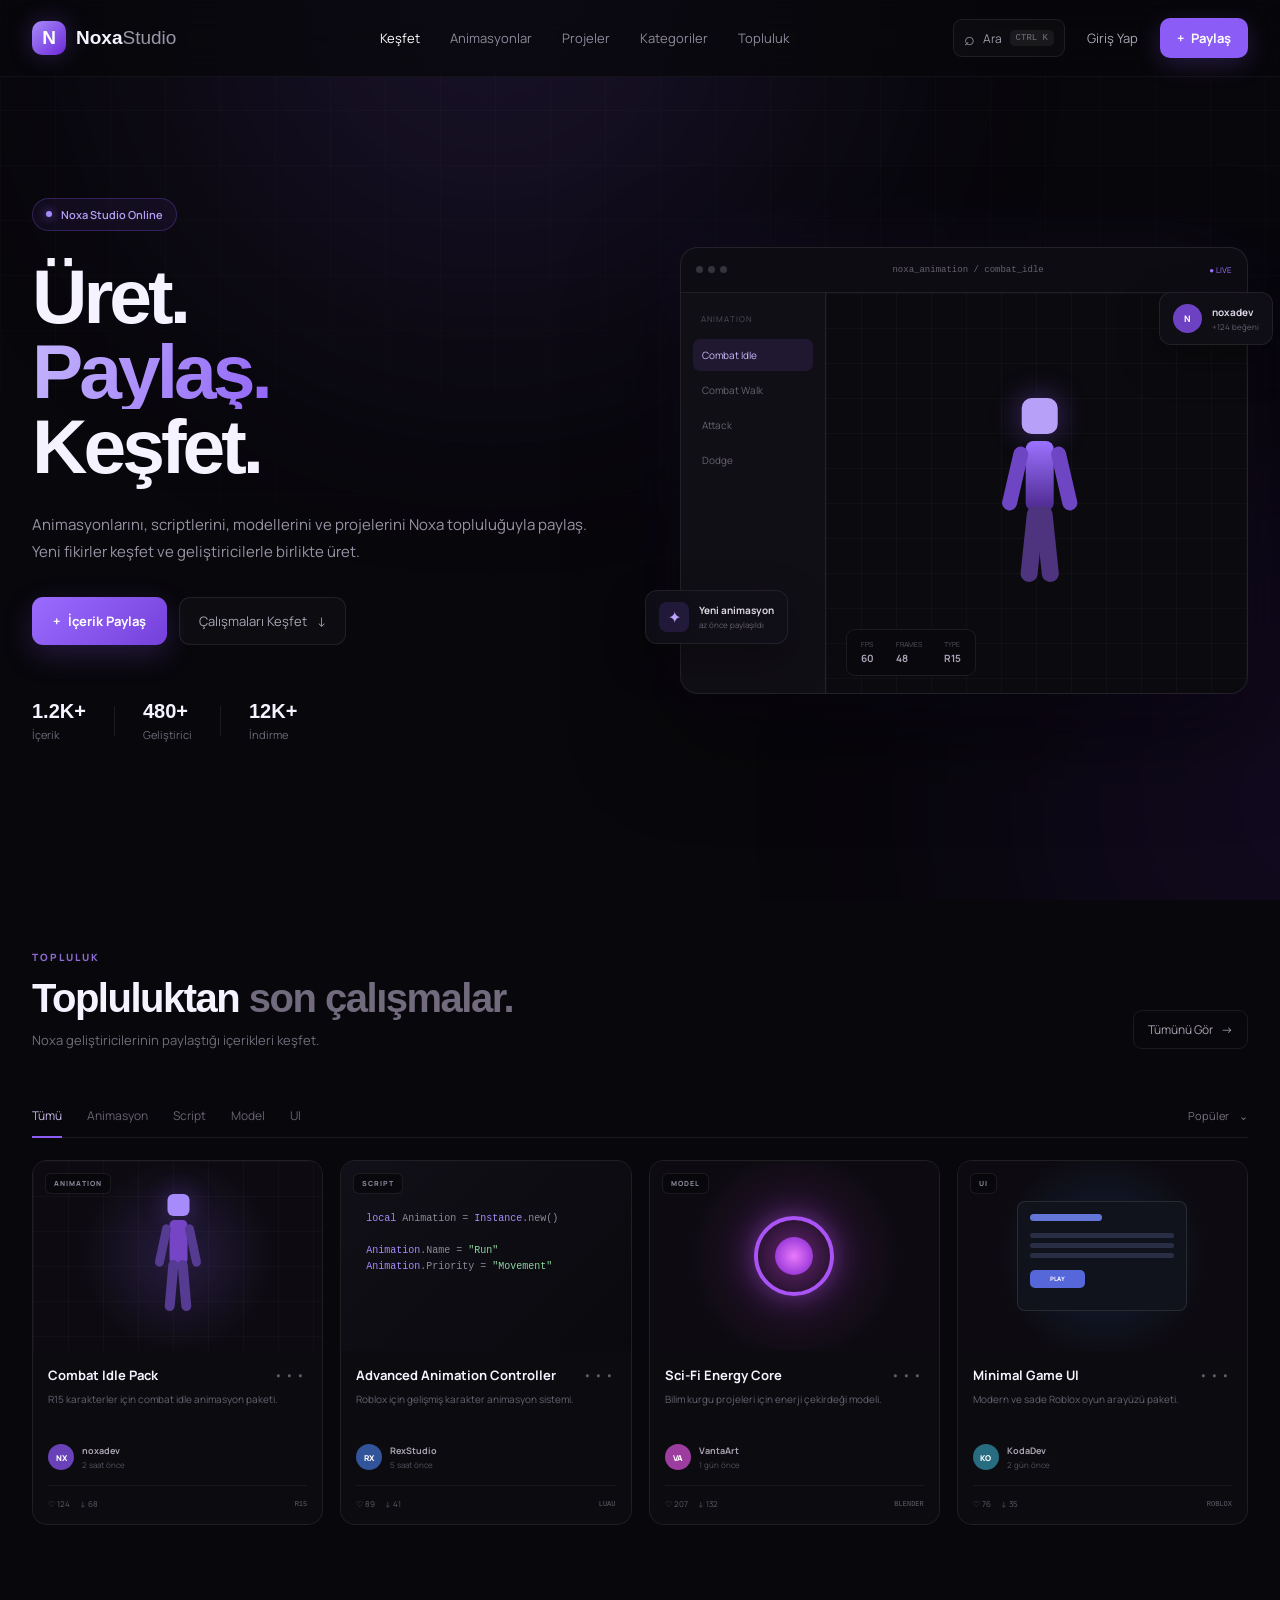
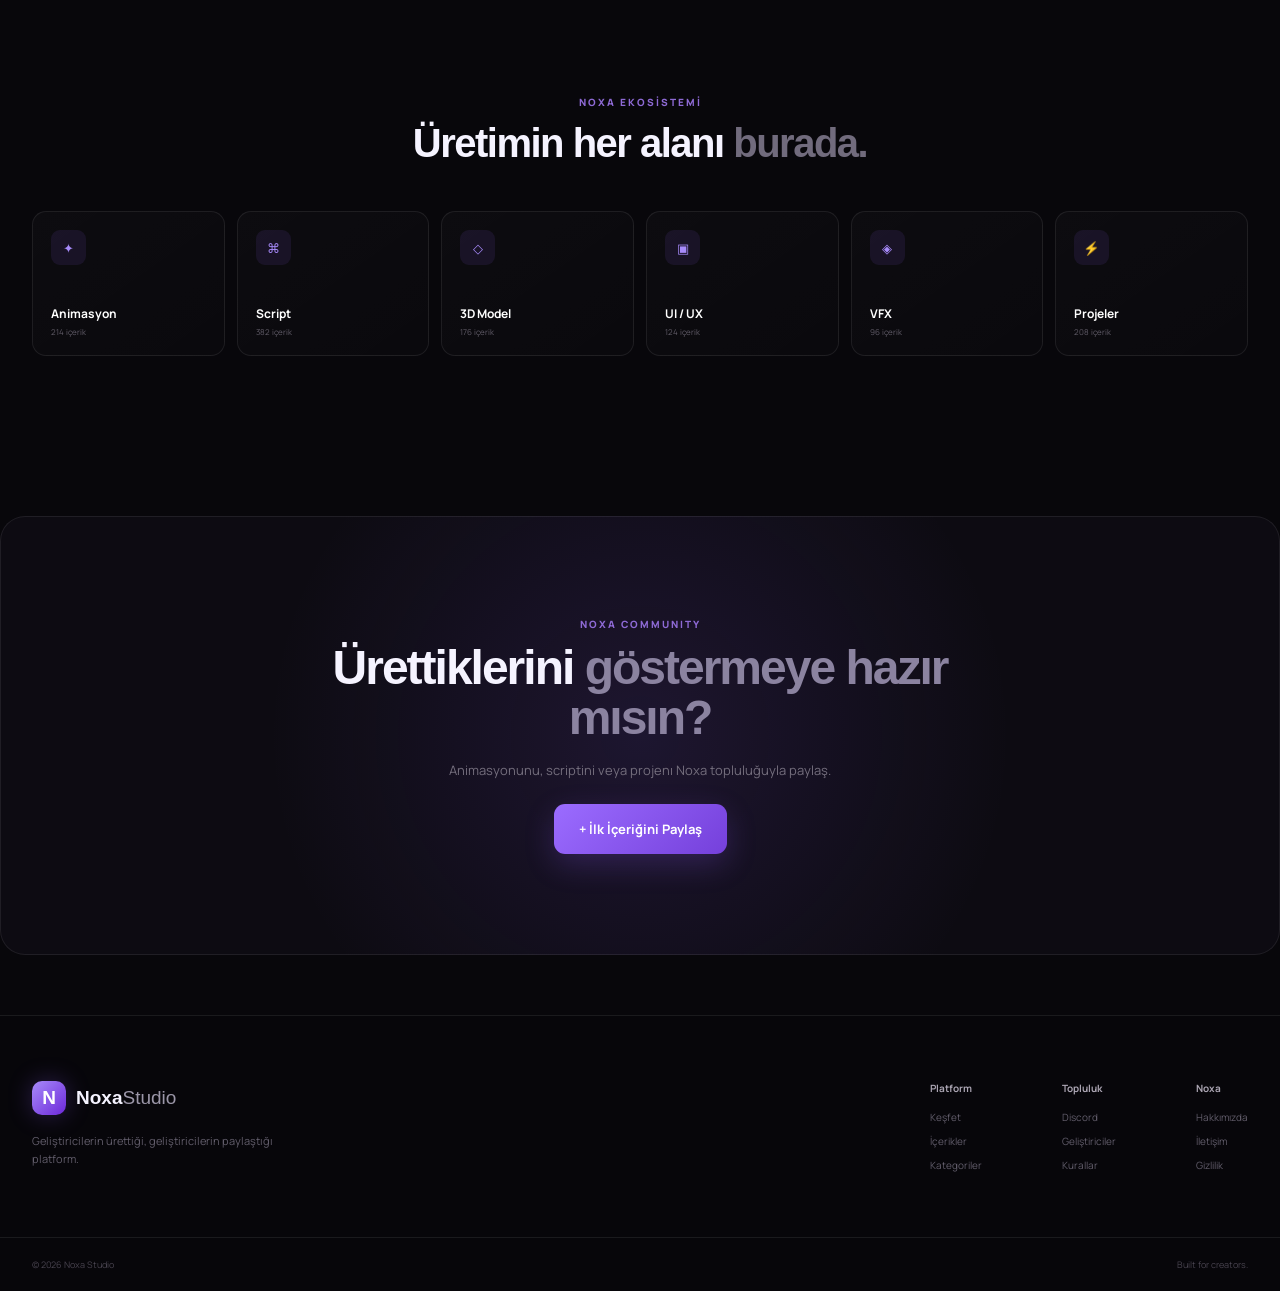
==== commit 9ecd4341: "Add files via upload" ====
--- a/index.html
+++ b/index.html
@@ -1001,4 +1001,4 @@
     <script src="script.js"></script>
 
 </body>
-</html>
+</html>
--- a/style.css
+++ b/style.css
@@ -1,1349 +1,2125 @@
 :root {
-  --bg: #080611;
-  --bg-2: #0d091b;
-
-  --surface: rgba(20, 15, 38, 0.72);
-  --surface-2: rgba(32, 23, 57, 0.82);
-
-  --line: rgba(150, 117, 255, 0.16);
-
-  --text: #f7f4ff;
-  --muted: #a9a2c0;
-
-  --purple: #9b6cff;
-  --purple-light: #c3a7ff;
-
-  --gold: #e8b24d;
-  --cyan: #5de5dc;
-
-  --shadow: 0 20px 70px rgba(0, 0, 0, .35);
-}
-
-
-/* RESET */
+    --bg: #08070b;
+    --bg-soft: #0d0b12;
+    --card: #111019;
+    --card-light: #171521;
+
+    --purple: #8b5cf6;
+    --purple-light: #a78bfa;
+    --purple-dark: #6d28d9;
+
+    --text: #f5f3ff;
+    --text-soft: #a8a3b8;
+    --text-muted: #706b7d;
+
+    --border: rgba(255, 255, 255, 0.08);
+    --border-purple: rgba(139, 92, 246, 0.28);
+
+    --radius: 18px;
+
+    --font-main: "Manrope", sans-serif;
+    --font-display: "Space Grotesk", sans-serif;
+}
 
 * {
-  box-sizing: border-box;
+    margin: 0;
+    padding: 0;
+    box-sizing: border-box;
 }
 
 html {
-  scroll-behavior: smooth;
+    scroll-behavior: smooth;
 }
 
 body {
-  margin: 0;
-  background:
-    radial-gradient(circle at 50% -20%, #24134b 0%, transparent 45%),
-    var(--bg);
-
-  color: var(--text);
-
-  font-family: "Manrope", sans-serif;
-
-  line-height: 1.6;
-
-  overflow-x: hidden;
-}
-
-a {
-  color: inherit;
+    background: var(--bg);
+    color: var(--text);
+    font-family: var(--font-main);
+    overflow-x: hidden;
 }
 
 button,
 input,
-select,
-textarea {
-  font: inherit;
+textarea,
+select {
+    font-family: inherit;
 }
 
 button {
-  color: inherit;
-}
-
-
-/* SPACE */
-
-.space-background {
-  position: fixed;
-  inset: 0;
-  z-index: -10;
-  overflow: hidden;
-  pointer-events: none;
-  background:
-    radial-gradient(
-      ellipse at 20% 20%,
-      rgba(112, 65, 255, .12),
-      transparent 35%
-    ),
-    radial-gradient(
-      ellipse at 80% 60%,
-      rgba(71, 28, 170, .12),
-      transparent 40%
+    cursor: pointer;
+}
+
+a {
+    text-decoration: none;
+    color: inherit;
+}
+
+
+/* =========================================
+   BACKGROUND
+========================================= */
+
+.background {
+    position: fixed;
+    inset: 0;
+    pointer-events: none;
+    z-index: -10;
+    overflow: hidden;
+}
+
+.background-grid {
+    position: absolute;
+    inset: 0;
+
+    background-image:
+        linear-gradient(
+            rgba(255,255,255,0.025) 1px,
+            transparent 1px
+        ),
+        linear-gradient(
+            90deg,
+            rgba(255,255,255,0.025) 1px,
+            transparent 1px
+        );
+
+    background-size: 55px 55px;
+
+    mask-image: linear-gradient(
+        to bottom,
+        black 0%,
+        transparent 75%
     );
 }
 
-.stars {
-  position: absolute;
-  inset: -100%;
-  width: 300%;
-  height: 300%;
-  background-repeat: repeat;
-  transform: rotate(12deg);
-}
-
-.stars-1 {
-  background-image:
-    radial-gradient(circle, rgba(255,255,255,.9) 1px, transparent 1px);
-  background-size: 95px 95px;
-  animation: starsMove 100s linear infinite;
-  opacity: .28;
-}
-
-.stars-2 {
-  background-image:
-    radial-gradient(circle, rgba(185,155,255,.8) 1px, transparent 1px);
-  background-size: 155px 155px;
-  animation: starsMove 150s linear infinite reverse;
-  opacity: .2;
-}
-
-.stars-3 {
-  background-image:
-    radial-gradient(circle, rgba(255,255,255,.8) 1px, transparent 1px);
-  background-size: 230px 230px;
-  animation: starsMove 220s linear infinite;
-  opacity: .18;
-}
-
-@keyframes starsMove {
-  from {
-    transform: translate3d(0, 0, 0) rotate(12deg);
-  }
-
-  to {
-    transform: translate3d(-300px, -500px, 0) rotate(12deg);
-  }
-}
-
-
-.nebula {
-  position: absolute;
-  width: 700px;
-  height: 700px;
-  border-radius: 50%;
-  filter: blur(100px);
-  opacity: .16;
-  animation: nebulaFloat 14s ease-in-out infinite alternate;
-}
-
-.nebula-1 {
-  background: #6f38ff;
-  top: -300px;
-  left: -250px;
-}
-
-.nebula-2 {
-  background: #b328ff;
-  right: -350px;
-  top: 35%;
-  animation-delay: -5s;
-}
-
-@keyframes nebulaFloat {
-  from {
-    transform: translate(0, 0) scale(1);
-  }
-
-  to {
-    transform: translate(80px, 50px) scale(1.15);
-  }
-}
-
-
-.grid-overlay {
-  position: absolute;
-  inset: 0;
-
-  background-image:
-    linear-gradient(rgba(151,108,255,.025) 1px, transparent 1px),
-    linear-gradient(90deg, rgba(151,108,255,.025) 1px, transparent 1px);
-
-  background-size: 80px 80px;
-
-  mask-image: linear-gradient(
-    to bottom,
-    black,
-    transparent 85%
-  );
-}
-
-
-/* CURSOR */
-
-.cursor-glow {
-  position: fixed;
-  width: 280px;
-  height: 280px;
-
-  border-radius: 50%;
-
-  background: radial-gradient(
-    circle,
-    rgba(145, 95, 255, .12),
-    transparent 65%
-  );
-
-  transform: translate(-50%, -50%);
-
-  pointer-events: none;
-
-  z-index: 999;
-
-  mix-blend-mode: screen;
-
-  transition: opacity .2s;
-}
-
-
-/* GENERAL */
-
-.wrap {
-  width: min(1160px, calc(100% - 40px));
-  margin: 0 auto;
-}
-
-.eyebrow {
-  color: var(--purple-light);
-  font-size: .76rem;
-  letter-spacing: .16em;
-  font-weight: 800;
-  margin: 0 0 14px;
-}
-
-.lede {
-  color: var(--muted);
-  font-size: 1rem;
-  max-width: 620px;
-}
-
-
-/* HEADER */
-
-.topbar {
-  position: sticky;
-  top: 0;
-  z-index: 100;
-
-  border-bottom: 1px solid var(--line);
-
-  background: rgba(8, 6, 17, .72);
-
-  backdrop-filter: blur(20px);
-}
-
-.topbar__inner {
-  min-height: 76px;
-
-  display: flex;
-  align-items: center;
-
-  gap: 30px;
+.background-glow {
+    position: absolute;
+    width: 600px;
+    height: 600px;
+    border-radius: 50%;
+    filter: blur(140px);
+    opacity: 0.14;
+}
+
+.glow-one {
+    background: var(--purple);
+    top: -300px;
+    left: 15%;
+}
+
+.glow-two {
+    background: #5b21b6;
+    top: 500px;
+    right: -350px;
+}
+
+
+/* =========================================
+   NAVBAR
+========================================= */
+
+.navbar {
+    position: fixed;
+    top: 0;
+    left: 0;
+    width: 100%;
+    z-index: 100;
+
+    background: rgba(8, 7, 11, 0.72);
+    backdrop-filter: blur(18px);
+    border-bottom: 1px solid rgba(255,255,255,0.045);
+}
+
+.nav-container {
+    max-width: 1380px;
+    margin: auto;
+
+    height: 76px;
+
+    display: flex;
+    align-items: center;
+    justify-content: space-between;
+
+    padding: 0 32px;
 }
 
 .logo {
-  font-family: "Unbounded", sans-serif;
-  font-size: 1.05rem;
-  font-weight: 900;
-  text-decoration: none;
-  white-space: nowrap;
-}
-
-.logo span,
-.footer strong span {
-  color: var(--purple-light);
-}
-
-.nav {
-  display: flex;
-  gap: 28px;
-  flex: 1;
-}
-
-.nav a {
-  position: relative;
-
-  color: var(--muted);
-
-  text-decoration: none;
-
-  font-size: .88rem;
-  font-weight: 700;
-
-  transition: color .25s ease;
-}
-
-.nav a::after {
-  content: "";
-
-  position: absolute;
-
-  left: 0;
-  right: 100%;
-  bottom: -7px;
-
-  height: 2px;
-
-  background: var(--purple);
-
-  transition: right .3s ease;
-}
-
-.nav a:hover {
-  color: white;
-}
-
-.nav a:hover::after {
-  right: 0;
-}
-
-
-/* BUTTONS */
-
-.btn {
-  position: relative;
-
-  display: inline-flex;
-  align-items: center;
-  justify-content: center;
-  gap: 12px;
-
-  padding: 12px 19px;
-
-  border: 1px solid transparent;
-  border-radius: 10px;
-
-  font-size: .86rem;
-  font-weight: 800;
-
-  text-decoration: none;
-
-  cursor: pointer;
-
-  overflow: hidden;
-
-  transition:
-    transform .25s ease,
-    box-shadow .25s ease,
-    border-color .25s ease,
-    background .25s ease;
-}
-
-.btn::before {
-  content: "";
-
-  position: absolute;
-
-  top: 0;
-  left: -120%;
-
-  width: 80%;
-  height: 100%;
-
-  background: linear-gradient(
-    90deg,
-    transparent,
-    rgba(255,255,255,.25),
-    transparent
-  );
-
-  transform: skewX(-20deg);
-
-  transition: left .55s ease;
-}
-
-.btn:hover::before {
-  left: 130%;
-}
-
-.btn:hover {
-  transform: translateY(-3px);
-}
-
-.btn--discord {
-  background: #5865f2;
-  color: white;
-  box-shadow: 0 8px 30px rgba(88,101,242,.18);
-}
-
-.btn--discord:hover {
-  background: #6975ff;
-  box-shadow: 0 12px 40px rgba(88,101,242,.35);
-}
-
-.btn--primary {
-  background: linear-gradient(
-    135deg,
-    #b17cff,
-    #7544e9
-  );
-
-  color: white;
-
-  box-shadow:
-    0 10px 35px rgba(126, 72, 255, .22);
-}
-
-.btn--primary:hover {
-  box-shadow:
-    0 15px 45px rgba(126, 72, 255, .42);
-}
-
-.btn--ghost {
-  border-color: var(--line);
-  background: rgba(255,255,255,.025);
-  color: white;
-}
-
-.btn--ghost:hover {
-  border-color: rgba(155,108,255,.55);
-  background: rgba(155,108,255,.08);
-}
-
-
-/* HERO */
+    display: flex;
+    align-items: center;
+    gap: 10px;
+
+    font-family: var(--font-display);
+    font-size: 19px;
+    font-weight: 700;
+}
+
+.logo-mark {
+    width: 34px;
+    height: 34px;
+
+    display: flex;
+    align-items: center;
+    justify-content: center;
+
+    border-radius: 10px;
+
+    background:
+        linear-gradient(
+            135deg,
+            var(--purple-light),
+            var(--purple-dark)
+        );
+
+    box-shadow:
+        0 0 25px rgba(139,92,246,0.28);
+
+    color: white;
+    font-weight: 800;
+}
+
+.logo-light {
+    color: #9b96a8;
+    font-weight: 500;
+}
+
+.nav-links {
+    display: flex;
+    align-items: center;
+    gap: 30px;
+    margin-left: 40px;
+}
+
+.nav-link {
+    color: #8f899b;
+    font-size: 13px;
+    transition: 0.25s ease;
+}
+
+.nav-link:hover,
+.nav-link.active {
+    color: white;
+}
+
+.nav-actions {
+    display: flex;
+    align-items: center;
+    gap: 10px;
+}
+
+.nav-search {
+    height: 38px;
+
+    display: flex;
+    align-items: center;
+    gap: 8px;
+
+    padding: 0 10px;
+
+    border: 1px solid var(--border);
+    border-radius: 9px;
+
+    background: rgba(255,255,255,0.025);
+    color: #9e99aa;
+
+    font-size: 12px;
+}
+
+.search-icon {
+    font-size: 18px;
+}
+
+kbd {
+    padding: 3px 6px;
+
+    border-radius: 5px;
+
+    background: rgba(255,255,255,0.06);
+
+    font-size: 9px;
+    color: #777180;
+}
+
+.login-button {
+    border: 0;
+    background: transparent;
+    color: #aaa4b5;
+
+    padding: 10px 12px;
+    font-size: 13px;
+}
+
+.create-button {
+    height: 40px;
+
+    display: flex;
+    align-items: center;
+    gap: 7px;
+
+    padding: 0 17px;
+
+    border: 0;
+    border-radius: 10px;
+
+    background: var(--purple);
+    color: white;
+
+    font-size: 13px;
+    font-weight: 700;
+
+    box-shadow:
+        0 7px 25px rgba(139,92,246,0.22);
+
+    transition: 0.25s ease;
+}
+
+.create-button:hover {
+    background: var(--purple-light);
+    transform: translateY(-1px);
+}
+
+
+/* =========================================
+   HERO
+========================================= */
 
 .hero {
-  position: relative;
-
-  min-height: 720px;
-
-  display: flex;
-  align-items: center;
-
-  padding: 90px 0;
-}
-
-.hero__grid {
-  display: grid;
-
-  grid-template-columns: 1.05fr .95fr;
-
-  align-items: center;
-
-  gap: 80px;
-}
-
-.status {
-  display: inline-flex;
-  align-items: center;
-  gap: 9px;
-
-  padding: 7px 11px;
-
-  margin-bottom: 22px;
-
-  border: 1px solid rgba(93,229,220,.15);
-
-  border-radius: 999px;
-
-  color: var(--cyan);
-
-  background: rgba(93,229,220,.045);
-
-  font-size: .68rem;
-  font-weight: 800;
-  letter-spacing: .12em;
-}
-
-.status-dot {
-  width: 7px;
-  height: 7px;
-
-  border-radius: 50%;
-
-  background: var(--cyan);
-
-  box-shadow:
-    0 0 0 5px rgba(93,229,220,.08),
-    0 0 15px var(--cyan);
-
-  animation: pulse 1.8s infinite;
-}
-
-@keyframes pulse {
-  50% {
-    opacity: .35;
-    transform: scale(.75);
-  }
+    min-height: 850px;
+
+    max-width: 1380px;
+    margin: auto;
+
+    padding: 170px 32px 80px;
+
+    display: grid;
+    grid-template-columns: 1fr 1fr;
+    align-items: center;
+    gap: 80px;
+}
+
+.hero-content {
+    max-width: 650px;
+}
+
+.hero-badge {
+    display: inline-flex;
+    align-items: center;
+    gap: 9px;
+
+    padding: 8px 13px;
+
+    border: 1px solid var(--border-purple);
+    border-radius: 999px;
+
+    background: rgba(139,92,246,0.07);
+
+    color: #b7a1f8;
+
+    font-size: 11px;
+    font-weight: 600;
+}
+
+.badge-dot {
+    width: 6px;
+    height: 6px;
+
+    background: var(--purple-light);
+    border-radius: 50%;
+
+    box-shadow:
+        0 0 10px var(--purple);
 }
 
 .hero h1 {
-  font-family: "Unbounded", sans-serif;
-
-  font-size: clamp(2.4rem, 5vw, 4.7rem);
-
-  line-height: 1.06;
-
-  margin: 0;
-
-  letter-spacing: -.055em;
+    margin-top: 28px;
+
+    font-family: var(--font-display);
+
+    font-size: clamp(56px, 6vw, 82px);
+    line-height: 0.98;
+
+    letter-spacing: -4px;
+    font-weight: 700;
 }
 
 .hero h1 span {
-  display: block;
-
-  background: linear-gradient(
-    100deg,
-    #fff,
-    #a77aff,
-    #6f43df
-  );
-
-  background-clip: text;
-  -webkit-background-clip: text;
-
-  color: transparent;
-
-  background-size: 200% auto;
-
-  animation: gradientText 5s ease infinite;
-}
-
-@keyframes gradientText {
-  50% {
-    background-position: 100% center;
-  }
-}
-
-.hero__actions {
-  display: flex;
-
-  gap: 12px;
-
-  margin-top: 30px;
+    display: block;
+
+    background:
+        linear-gradient(
+            110deg,
+            #c4b5fd,
+            #8b5cf6,
+            #d8b4fe
+        );
+
+    -webkit-background-clip: text;
+    background-clip: text;
+    color: transparent;
+}
+
+.hero-description {
+    max-width: 590px;
+
+    margin-top: 27px;
+
+    color: #9993a5;
+
+    font-size: 15px;
+    line-height: 1.8;
+}
+
+.hero-actions {
+    display: flex;
+    align-items: center;
+    gap: 12px;
+
+    margin-top: 32px;
+}
+
+.primary-button {
+    height: 48px;
+
+    display: inline-flex;
+    align-items: center;
+    justify-content: center;
+    gap: 8px;
+
+    padding: 0 21px;
+
+    border: 0;
+    border-radius: 11px;
+
+    background:
+        linear-gradient(
+            135deg,
+            #9b6cff,
+            #7540db
+        );
+
+    color: white;
+
+    font-size: 13px;
+    font-weight: 700;
+
+    box-shadow:
+        0 10px 30px rgba(139,92,246,0.22);
+
+    transition: 0.25s ease;
+}
+
+.primary-button:hover {
+    transform: translateY(-2px);
+
+    box-shadow:
+        0 15px 40px rgba(139,92,246,0.3);
+}
+
+.secondary-button {
+    height: 48px;
+
+    display: inline-flex;
+    align-items: center;
+    gap: 10px;
+
+    padding: 0 19px;
+
+    border: 1px solid var(--border);
+    border-radius: 11px;
+
+    color: #aaa5b5;
+
+    font-size: 13px;
+
+    background: rgba(255,255,255,0.025);
+
+    transition: 0.25s ease;
+}
+
+.secondary-button:hover {
+    border-color: var(--border-purple);
+    color: white;
 }
 
 .hero-stats {
-  display: flex;
-
-  gap: 40px;
-
-  margin-top: 45px;
-}
-
-.hero-stats div {
-  display: flex;
-  flex-direction: column;
-}
-
-.hero-stats strong {
-  font-family: "Unbounded", sans-serif;
-  font-size: 1.15rem;
-}
-
-.hero-stats span {
-  color: var(--muted);
-  font-size: .75rem;
-  margin-top: 3px;
-}
-
-
-/* CODE PANEL */
-
-.hero__panel {
-  position: relative;
-
-  border: 1px solid rgba(155,108,255,.18);
-
-  border-radius: 18px;
-
-  background:
-    linear-gradient(
-      145deg,
-      rgba(34,24,61,.85),
-      rgba(13,9,25,.8)
+    display: flex;
+    align-items: center;
+
+    margin-top: 55px;
+}
+
+.stat {
+    display: flex;
+    flex-direction: column;
+    gap: 4px;
+    padding-right: 28px;
+}
+
+.stat strong {
+    font-family: var(--font-display);
+    font-size: 20px;
+}
+
+.stat span {
+    color: #6f6a79;
+    font-size: 11px;
+}
+
+.stat-divider {
+    width: 1px;
+    height: 30px;
+    background: var(--border);
+
+    margin-right: 28px;
+}
+
+
+/* =========================================
+   HERO PREVIEW
+========================================= */
+
+.hero-preview {
+    position: relative;
+}
+
+.preview-window {
+    position: relative;
+
+    width: 100%;
+
+    border: 1px solid rgba(255,255,255,0.09);
+    border-radius: 18px;
+
+    background: #0e0c13;
+
+    box-shadow:
+        0 35px 100px rgba(0,0,0,0.55),
+        0 0 80px rgba(139,92,246,0.08);
+
+    overflow: hidden;
+}
+
+.window-top {
+    height: 45px;
+
+    display: flex;
+    align-items: center;
+
+    padding: 0 15px;
+
+    border-bottom: 1px solid var(--border);
+}
+
+.window-dots {
+    display: flex;
+    gap: 5px;
+}
+
+.window-dots span {
+    width: 7px;
+    height: 7px;
+    border-radius: 50%;
+    background: #37333d;
+}
+
+.window-title {
+    flex: 1;
+    text-align: center;
+
+    color: #66616e;
+
+    font-family: monospace;
+    font-size: 9px;
+}
+
+.window-status {
+    color: #9b72ff;
+    font-size: 8px;
+}
+
+.preview-body {
+    height: 400px;
+
+    display: flex;
+}
+
+.preview-sidebar {
+    width: 145px;
+
+    padding: 20px 12px;
+
+    border-right: 1px solid var(--border);
+
+    background: rgba(255,255,255,0.012);
+}
+
+.sidebar-label {
+    margin-bottom: 15px;
+    padding-left: 8px;
+
+    color: #514c59;
+
+    font-size: 8px;
+    letter-spacing: 1px;
+}
+
+.sidebar-item {
+    padding: 9px;
+
+    border-radius: 7px;
+
+    color: #66616e;
+
+    font-size: 10px;
+
+    margin-bottom: 3px;
+}
+
+.sidebar-item.active {
+    color: #c8b9f8;
+    background: rgba(139,92,246,0.12);
+}
+
+.animation-view {
+    position: relative;
+    flex: 1;
+    overflow: hidden;
+
+    background: #0b0a0e;
+}
+
+.animation-grid,
+.card-preview-grid {
+    position: absolute;
+    inset: 0;
+
+    background-image:
+        linear-gradient(
+            rgba(255,255,255,0.025) 1px,
+            transparent 1px
+        ),
+        linear-gradient(
+            90deg,
+            rgba(255,255,255,0.025) 1px,
+            transparent 1px
+        );
+
+    background-size: 35px 35px;
+}
+
+.character-preview {
+    position: absolute;
+
+    left: 50%;
+    top: 50%;
+
+    width: 100px;
+    height: 200px;
+
+    transform: translate(-50%, -50%);
+}
+
+.character-head {
+    position: absolute;
+
+    top: 5px;
+    left: 32px;
+
+    width: 36px;
+    height: 36px;
+
+    border-radius: 10px;
+
+    background: #b7a1f8;
+
+    box-shadow:
+        0 0 30px rgba(139,92,246,0.45);
+}
+
+.character-body {
+    position: absolute;
+
+    top: 48px;
+    left: 36px;
+
+    width: 28px;
+    height: 70px;
+
+    border-radius: 8px;
+
+    background: linear-gradient(
+        180deg,
+        #9b72ff,
+        #4c288d
     );
-
-  box-shadow:
-    0 40px 100px rgba(0,0,0,.4),
-    0 0 80px rgba(110,62,255,.08);
-
-  overflow: hidden;
-
-  transform:
-    perspective(1000px)
-    rotateY(-5deg)
-    rotateX(2deg);
-
-  transition:
-    transform .6s ease,
-    box-shadow .6s ease;
-}
-
-.hero__panel:hover {
-  transform:
-    perspective(1000px)
-    rotateY(0)
-    rotateX(0)
-    translateY(-8px);
-
-  box-shadow:
-    0 50px 120px rgba(0,0,0,.5),
-    0 0 100px rgba(110,62,255,.16);
-}
-
-.panel__bar {
-  height: 48px;
-
-  display: flex;
-  align-items: center;
-
-  gap: 14px;
-
-  padding: 0 17px;
-
-  background: rgba(255,255,255,.025);
-
-  border-bottom: 1px solid var(--line);
-}
-
-.window-buttons {
-  display: flex;
-  gap: 6px;
-}
-
-.window-buttons span {
-  width: 9px;
-  height: 9px;
-
-  border-radius: 50%;
-
-  background: #44395e;
-}
-
-.panel__bar small {
-  color: #766d91;
-  font-size: .7rem;
-}
-
-.panel__body {
-  padding: 25px;
-
-  font-family: "Manrope", monospace;
-
-  font-size: .82rem;
-
-  color: #8e85a7;
-}
-
-.panel__body p {
-  margin: 0 0 13px;
-}
-
-.panel__body .ln {
-  display: inline-block;
-
-  width: 28px;
-
-  color: #504768;
-}
-
-.panel__body em {
-  color: #f2edff;
-  font-style: normal;
-}
-
-.purple {
-  color: #c18bff;
-}
-
-.tag {
-  display: inline-block;
-
-  padding: 3px 8px;
-
-  border-radius: 5px;
-
-  font-size: .65rem;
-  font-weight: 800;
-}
-
-.tag--dev {
-  background: rgba(93,229,220,.1);
-  color: var(--cyan);
-}
-
-.caret {
-  color: var(--purple-light);
-
-  animation: blink 1s step-start infinite;
-}
-
-@keyframes blink {
-  50% {
+}
+
+.character-arm {
+    position: absolute;
+
+    top: 53px;
+
+    width: 15px;
+    height: 65px;
+
+    border-radius: 8px;
+
+    background: #6e46c4;
+}
+
+.arm-left {
+    left: 18px;
+    transform: rotate(13deg);
+}
+
+.arm-right {
+    right: 18px;
+    transform: rotate(-13deg);
+}
+
+.character-leg {
+    position: absolute;
+
+    top: 113px;
+
+    width: 17px;
+    height: 76px;
+
+    border-radius: 8px;
+
+    background: #4e347f;
+}
+
+.leg-left {
+    left: 34px;
+    transform: rotate(6deg);
+}
+
+.leg-right {
+    right: 34px;
+    transform: rotate(-6deg);
+}
+
+.animation-info {
+    position: absolute;
+
+    left: 20px;
+    bottom: 17px;
+
+    display: flex;
+    gap: 22px;
+
+    padding: 10px 14px;
+
+    border: 1px solid var(--border);
+    border-radius: 9px;
+
+    background: rgba(10,9,13,0.85);
+    backdrop-filter: blur(10px);
+}
+
+.animation-info div {
+    display: flex;
+    flex-direction: column;
+    gap: 2px;
+}
+
+.animation-info small {
+    color: #55515d;
+    font-size: 7px;
+}
+
+.animation-info strong {
+    font-size: 10px;
+    color: #aaa2b6;
+}
+
+.floating-card {
+    position: absolute;
+
+    display: flex;
+    align-items: center;
+    gap: 10px;
+
+    padding: 11px 13px;
+
+    border: 1px solid var(--border);
+
+    border-radius: 12px;
+
+    background: rgba(17,15,23,0.88);
+    backdrop-filter: blur(14px);
+
+    box-shadow: 0 15px 40px rgba(0,0,0,0.35);
+}
+
+.floating-card-one {
+    left: -35px;
+    bottom: 50px;
+}
+
+.floating-card-two {
+    right: -25px;
+    top: 45px;
+}
+
+.floating-icon {
+    width: 30px;
+    height: 30px;
+
+    display: flex;
+    align-items: center;
+    justify-content: center;
+
+    border-radius: 8px;
+
+    background: rgba(139,92,246,0.16);
+
+    color: #bda5ff;
+}
+
+.floating-card strong,
+.floating-card span {
+    display: block;
+}
+
+.floating-card strong {
+    color: #ddd7e6;
+    font-size: 10px;
+}
+
+.floating-card span {
+    margin-top: 2px;
+    color: #67616f;
+    font-size: 8px;
+}
+
+.avatar-small {
+    width: 29px;
+    height: 29px;
+
+    display: flex;
+    align-items: center;
+    justify-content: center;
+
+    border-radius: 50%;
+
+    background: #6d42c2;
+
+    font-size: 9px;
+    font-weight: 800;
+}
+
+
+/* =========================================
+   DISCOVER
+========================================= */
+
+.discover-section,
+.categories-section,
+.cta-section {
+    max-width: 1380px;
+    margin: auto;
+    padding: 100px 32px;
+}
+
+.section-header {
+    display: flex;
+    align-items: end;
+    justify-content: space-between;
+    gap: 30px;
+}
+
+.section-eyebrow {
+    margin-bottom: 12px;
+
+    color: #8e6ad5;
+
+    font-size: 10px;
+    font-weight: 800;
+
+    letter-spacing: 2px;
+}
+
+.section-header h2 {
+    font-family: var(--font-display);
+
+    font-size: 40px;
+    letter-spacing: -1.5px;
+}
+
+.section-header h2 span {
+    color: #716b7d;
+}
+
+.section-header p {
+    margin-top: 10px;
+
+    color: #716c7a;
+    font-size: 13px;
+}
+
+.view-all-button {
+    display: flex;
+    align-items: center;
+    gap: 8px;
+
+    padding: 10px 14px;
+
+    border: 1px solid var(--border);
+    border-radius: 9px;
+
+    background: transparent;
+
+    color: #aaa3b4;
+
+    font-size: 12px;
+
+    transition: 0.2s;
+}
+
+.view-all-button:hover {
+    border-color: var(--border-purple);
+    color: white;
+}
+
+
+/* =========================================
+   FILTER
+========================================= */
+
+.filter-bar {
+    display: flex;
+    justify-content: space-between;
+    align-items: center;
+
+    margin-top: 45px;
+    margin-bottom: 22px;
+
+    border-bottom: 1px solid var(--border);
+}
+
+.filter-tabs {
+    display: flex;
+    gap: 25px;
+}
+
+.filter-tab {
+    position: relative;
+
+    padding: 13px 0;
+
+    border: 0;
+    background: transparent;
+
+    color: #686371;
+
+    font-size: 12px;
+}
+
+.filter-tab.active {
+    color: #c7b9e8;
+}
+
+.filter-tab.active::after {
+    content: "";
+
+    position: absolute;
+
+    left: 0;
+    right: 0;
+    bottom: -1px;
+
+    height: 2px;
+
+    background: var(--purple);
+}
+
+.sort-select {
+    display: flex;
+    gap: 10px;
+
+    color: #77717f;
+
+    font-size: 11px;
+}
+
+
+/* =========================================
+   CONTENT CARDS
+========================================= */
+
+.content-grid {
+    display: grid;
+
+    grid-template-columns:
+        repeat(4, minmax(0, 1fr));
+
+    gap: 17px;
+}
+
+.content-card {
+    overflow: hidden;
+
+    border: 1px solid var(--border);
+    border-radius: 15px;
+
+    background: rgba(255,255,255,0.018);
+
+    transition: 0.3s ease;
+}
+
+.content-card:hover {
+    transform: translateY(-5px);
+
+    border-color: rgba(139,92,246,0.25);
+
+    box-shadow:
+        0 20px 50px rgba(0,0,0,0.25);
+}
+
+.card-preview {
+    position: relative;
+
+    height: 190px;
+
+    overflow: hidden;
+
+    background: #0e0c13;
+}
+
+.preview-purple {
+    background:
+        radial-gradient(
+            circle at center,
+            rgba(139,92,246,0.20),
+            transparent 55%
+        ),
+        #0d0b11;
+}
+
+.preview-dark {
+    background:
+        linear-gradient(
+            135deg,
+            #111018,
+            #0a090d
+        );
+}
+
+.preview-pink {
+    background:
+        radial-gradient(
+            circle,
+            rgba(217,70,239,0.18),
+            transparent 60%
+        ),
+        #0d0b11;
+}
+
+.preview-blue {
+    background:
+        radial-gradient(
+            circle,
+            rgba(59,130,246,0.18),
+            transparent 60%
+        ),
+        #0d0b11;
+}
+
+.card-type {
+    position: absolute;
+
+    top: 12px;
+    left: 12px;
+
+    padding: 5px 8px;
+
+    border: 1px solid rgba(255,255,255,0.08);
+    border-radius: 6px;
+
+    background: rgba(7,6,10,0.7);
+
+    color: #8c8497;
+
+    font-size: 7px;
+    font-weight: 800;
+    letter-spacing: 1px;
+}
+
+.card-play {
+    position: absolute;
+
+    left: 50%;
+    top: 50%;
+
+    transform: translate(-50%, -50%);
+
+    width: 43px;
+    height: 43px;
+
+    border: 1px solid rgba(255,255,255,0.12);
+    border-radius: 50%;
+
+    background: rgba(15,13,20,0.72);
+
+    color: white;
+
     opacity: 0;
-  }
-}
-
-.panel-status {
-  display: flex;
-  align-items: center;
-  gap: 8px;
-
-  padding: 12px 20px;
-
-  border-top: 1px solid var(--line);
-
-  color: #746b89;
-
-  font-size: .7rem;
-}
-
-.panel-status span {
-  width: 6px;
-  height: 6px;
-
-  border-radius: 50%;
-
-  background: var(--cyan);
-}
-
-
-/* ORBITS */
-
-.hero-orbit {
-  position: absolute;
-
-  border: 1px solid rgba(155,108,255,.08);
-
-  border-radius: 50%;
-
-  pointer-events: none;
-}
-
-.orbit-1 {
-  width: 700px;
-  height: 700px;
-
-  right: -400px;
-  top: -200px;
-
-  animation: orbitRotate 30s linear infinite;
-}
-
-.orbit-2 {
-  width: 900px;
-  height: 900px;
-
-  right: -500px;
-  top: -300px;
-
-  border-style: dashed;
-
-  animation: orbitRotate 50s linear infinite reverse;
-}
-
-@keyframes orbitRotate {
-  to {
-    transform: rotate(360deg);
-  }
-}
-
-
-/* CATEGORIES */
-
-.categories {
-  padding: 80px 0;
-
-  border-top: 1px solid var(--line);
-}
-
-.section-heading {
-  display: flex;
-
-  align-items: end;
-  justify-content: space-between;
-
-  gap: 30px;
-
-  margin-bottom: 30px;
-}
-
-.section-heading h2,
-.board h2,
-.form-grid h2 {
-  font-family: "Unbounded", sans-serif;
-
-  font-size: clamp(1.5rem, 3vw, 2.1rem);
-
-  margin: 0;
-
-  letter-spacing: -.04em;
-}
-
-.section-heading > p {
-  max-width: 370px;
-
-  color: var(--muted);
-
-  font-size: .85rem;
+
+    transition: 0.25s;
+}
+
+.content-card:hover .card-play {
+    opacity: 1;
+}
+
+.mini-character {
+    position: absolute;
+
+    width: 65px;
+    height: 130px;
+
+    left: 50%;
+    top: 50%;
+
+    transform: translate(-50%, -50%);
+}
+
+.mini-head {
+    position: absolute;
+
+    left: 22px;
+    top: 3px;
+
+    width: 22px;
+    height: 22px;
+
+    border-radius: 6px;
+
+    background: #a78bfa;
+
+    box-shadow: 0 0 25px rgba(139,92,246,0.4);
+}
+
+.mini-body {
+    position: absolute;
+
+    left: 24px;
+    top: 29px;
+
+    width: 18px;
+    height: 44px;
+
+    border-radius: 5px;
+
+    background: #7545c5;
+}
+
+.mini-arm,
+.mini-leg {
+    position: absolute;
+
+    border-radius: 5px;
+
+    background: #553b91;
+}
+
+.mini-arm {
+    top: 33px;
+
+    width: 9px;
+    height: 43px;
+}
+
+.mini-arm.left {
+    left: 13px;
+    transform: rotate(12deg);
+}
+
+.mini-arm.right {
+    right: 13px;
+    transform: rotate(-12deg);
+}
+
+.mini-leg {
+    top: 69px;
+
+    width: 10px;
+    height: 51px;
+}
+
+.mini-leg.left {
+    left: 21px;
+    transform: rotate(5deg);
+}
+
+.mini-leg.right {
+    right: 21px;
+    transform: rotate(-5deg);
+}
+
+.code-preview {
+    position: absolute;
+
+    top: 50px;
+    left: 25px;
+    right: 20px;
+
+    color: #8f899b;
+
+    font-family: monospace;
+    font-size: 10px;
+
+    line-height: 1.6;
+}
+
+.code-purple {
+    color: #a78bfa;
+}
+
+.code-green {
+    color: #8ad7a0;
+}
+
+.model-shape {
+    position: absolute;
+
+    width: 100px;
+    height: 100px;
+
+    left: 50%;
+    top: 50%;
+
+    transform: translate(-50%, -50%);
+}
+
+.model-ring {
+    position: absolute;
+
+    inset: 10px;
+
+    border: 4px solid #a855f7;
+    border-radius: 50%;
+
+    box-shadow:
+        0 0 30px rgba(168,85,247,0.45);
+}
+
+.model-core {
+    position: absolute;
+
+    left: 50%;
+    top: 50%;
+
+    width: 38px;
+    height: 38px;
+
+    transform: translate(-50%, -50%);
+
+    border-radius: 50%;
+
+    background:
+        radial-gradient(
+            circle,
+            #e879f9,
+            #7e22ce
+        );
+
+    box-shadow:
+        0 0 35px rgba(217,70,239,0.6);
+}
+
+.ui-preview {
+    position: absolute;
+
+    width: 170px;
+    height: 110px;
+
+    left: 50%;
+    top: 50%;
+
+    transform: translate(-50%, -50%);
+
+    border: 1px solid rgba(255,255,255,0.1);
+    border-radius: 8px;
+
+    background: #11131c;
+
+    padding: 12px;
+}
+
+.ui-top {
+    height: 7px;
+    width: 50%;
+
+    border-radius: 4px;
+
+    background: #6475d8;
+}
+
+.ui-bars {
+    margin-top: 12px;
+
+    display: flex;
+    flex-direction: column;
+    gap: 5px;
+}
+
+.ui-bars span {
+    height: 5px;
+
+    border-radius: 4px;
+
+    background: #292e45;
+}
+
+.ui-button-preview {
+    width: 55px;
+
+    margin-top: 12px;
+    padding: 5px;
+
+    border-radius: 5px;
+
+    background: #5667d9;
+
+    text-align: center;
+
+    font-size: 6px;
+    font-weight: 800;
+}
+
+.card-content {
+    padding: 15px;
+}
+
+.card-title-row {
+    display: flex;
+    justify-content: space-between;
+    gap: 10px;
+}
+
+.card-title-row h3 {
+    font-size: 13px;
+    font-weight: 700;
+}
+
+.more-button {
+    border: 0;
+    background: transparent;
+
+    color: #625d6b;
+
+    letter-spacing: 2px;
+}
+
+.card-description {
+    min-height: 36px;
+
+    margin-top: 7px;
+
+    color: #686371;
+
+    font-size: 10px;
+    line-height: 1.6;
+}
+
+.card-author {
+    display: flex;
+    align-items: center;
+    gap: 8px;
+
+    margin-top: 17px;
+}
+
+.author-avatar {
+    width: 26px;
+    height: 26px;
+
+    display: flex;
+    align-items: center;
+    justify-content: center;
+
+    border-radius: 50%;
+
+    background: #6941b9;
+
+    color: white;
+
+    font-size: 8px;
+    font-weight: 800;
+}
+
+.author-avatar.blue {
+    background: #31549a;
+}
+
+.author-avatar.pink {
+    background: #9c3d9f;
+}
+
+.author-avatar.cyan {
+    background: #286c82;
+}
+
+.author-info strong,
+.author-info span {
+    display: block;
+}
+
+.author-info strong {
+    color: #aaa4b2;
+    font-size: 9px;
+}
+
+.author-info span {
+    color: #56515e;
+    font-size: 8px;
+    margin-top: 2px;
+}
+
+.card-footer {
+    display: flex;
+    justify-content: space-between;
+    align-items: center;
+
+    margin-top: 15px;
+    padding-top: 12px;
+
+    border-top: 1px solid rgba(255,255,255,0.05);
+}
+
+.card-stats {
+    display: flex;
+    gap: 10px;
+
+    color: #625d69;
+
+    font-size: 8px;
+}
+
+.card-version {
+    color: #625d69;
+    font-family: monospace;
+    font-size: 7px;
+}
+
+
+/* =========================================
+   CATEGORIES
+========================================= */
+
+.categories-section {
+    padding-top: 70px;
+}
+
+.centered {
+    justify-content: center;
+    text-align: center;
 }
 
 .category-grid {
-  display: grid;
-
-  grid-template-columns: repeat(4, 1fr);
-
-  gap: 12px;
+    display: grid;
+
+    grid-template-columns:
+        repeat(6, 1fr);
+
+    gap: 12px;
+
+    margin-top: 45px;
 }
 
 .category-card {
-  position: relative;
-
-  min-height: 125px;
-
-  display: flex;
-  align-items: center;
-
-  gap: 14px;
-
-  padding: 20px;
-
-  border: 1px solid var(--line);
-
-  border-radius: 14px;
-
-  background: rgba(19,14,35,.65);
-
-  cursor: pointer;
-
-  text-align: left;
-
-  transition:
-    transform .3s ease,
-    border-color .3s ease,
-    background .3s ease,
-    box-shadow .3s ease;
+    min-height: 145px;
+
+    display: flex;
+    flex-direction: column;
+    align-items: flex-start;
+    justify-content: end;
+
+    padding: 18px;
+
+    border: 1px solid var(--border);
+    border-radius: 14px;
+
+    background:
+        linear-gradient(
+            145deg,
+            rgba(255,255,255,0.025),
+            rgba(255,255,255,0.01)
+        );
+
+    color: white;
+
+    text-align: left;
+
+    transition: 0.25s;
 }
 
 .category-card:hover {
-  transform: translateY(-7px);
-
-  border-color: rgba(155,108,255,.45);
-
-  background: rgba(41,28,72,.72);
-
-  box-shadow:
-    0 20px 50px rgba(0,0,0,.25),
-    0 0 35px rgba(126,72,255,.08);
+    transform: translateY(-4px);
+
+    border-color: var(--border-purple);
+
+    background:
+        linear-gradient(
+            145deg,
+            rgba(139,92,246,0.10),
+            rgba(255,255,255,0.015)
+        );
 }
 
 .category-icon {
-  width: 45px;
-  height: 45px;
-
-  display: grid;
-  place-items: center;
-
-  flex-shrink: 0;
-
-  border: 1px solid rgba(155,108,255,.2);
-
-  border-radius: 12px;
-
-  background: rgba(155,108,255,.08);
-
-  color: var(--purple-light);
-
-  font-weight: 800;
-  font-size: 1.05rem;
+    margin-bottom: auto;
+
+    width: 35px;
+    height: 35px;
+
+    display: flex;
+    align-items: center;
+    justify-content: center;
+
+    border-radius: 9px;
+
+    background: rgba(139,92,246,0.10);
+
+    color: #a78bfa;
 }
 
 .category-card strong {
-  display: block;
-
-  font-size: .85rem;
-}
-
-.category-card div span {
-  display: block;
-
-  color: var(--muted);
-
-  font-size: .68rem;
-
-  margin-top: 3px;
-}
-
-.category-card > b {
-  margin-left: auto;
-
-  color: #615779;
-
-  transition:
-    transform .3s ease,
-    color .3s ease;
-}
-
-.category-card:hover > b {
-  transform: translateX(5px);
-
-  color: var(--purple-light);
-}
-
-
-/* BOARD */
-
-.board {
-  padding: 90px 0;
-
-  border-top: 1px solid var(--line);
-}
-
-.board__head {
-  display: flex;
-
-  align-items: end;
-  justify-content: space-between;
-
-  gap: 20px;
-
-  margin-bottom: 30px;
-}
-
-.filters {
-  display: flex;
-
-  gap: 7px;
-
-  flex-wrap: wrap;
-}
-
-.filter {
-  padding: 9px 13px;
-
-  border: 1px solid var(--line);
-
-  border-radius: 8px;
-
-  background: rgba(255,255,255,.015);
-
-  color: var(--muted);
-
-  font-size: .72rem;
-  font-weight: 800;
-
-  cursor: pointer;
-
-  transition:
-    all .25s ease;
-}
-
-.filter:hover {
-  transform: translateY(-2px);
-
-  border-color: rgba(155,108,255,.4);
-
-  color: white;
-}
-
-.filter.is-active {
-  border-color: var(--purple);
-
-  background: rgba(155,108,255,.1);
-
-  color: white;
-
-  box-shadow: 0 0 20px rgba(155,108,255,.08);
-}
-
-.list {
-  list-style: none;
-
-  padding: 0;
-  margin: 0;
-
-  border-top: 1px solid var(--line);
-}
-
-.list li {
-  position: relative;
-
-  display: grid;
-
-  grid-template-columns: 4px 1fr auto;
-
-  gap: 18px;
-
-  align-items: start;
-
-  padding: 22px 5px;
-
-  border-bottom: 1px solid var(--line);
-
-  transition:
-    background .3s ease,
-    padding .3s ease;
-}
-
-.list li:hover {
-  padding-left: 12px;
-  padding-right: 12px;
-
-  background: rgba(155,108,255,.025);
-}
-
-.list .bar {
-  align-self: stretch;
-
-  min-height: 55px;
-
-  border-radius: 5px;
-}
-
-.bar--dev {
-  background: var(--gold);
-
-  box-shadow: 0 0 15px rgba(232,178,77,.2);
-}
-
-.bar--proj {
-  background: var(--cyan);
-
-  box-shadow: 0 0 15px rgba(93,229,220,.2);
-}
-
-.list .title {
-  margin: 0 0 6px;
-
-  font-weight: 800;
-
-  font-size: .9rem;
-}
-
-.list .desc {
-  margin: 0 0 8px;
-
-  color: var(--muted);
-
-  font-size: .78rem;
-}
-
-.list .meta {
-  color: #706781;
-
-  font-size: .68rem;
-}
-
-.empty {
-  color: var(--muted);
-
-  text-align: center;
-
-  padding: 40px;
-}
-
-
-/* FORM */
-
-.form-section {
-  padding: 90px 0;
-
-  border-top: 1px solid var(--line);
-}
-
-.form-grid {
-  display: grid;
-
-  grid-template-columns: .8fr 1.2fr;
-
-  gap: 90px;
-
-  align-items: start;
-}
-
-.form-intro h2 span {
-  color: var(--purple-light);
-}
-
-.form-decoration {
-  display: flex;
-
-  gap: 7px;
-
-  margin-top: 35px;
-}
-
-.form-decoration span {
-  width: 45px;
-  height: 4px;
-
-  border-radius: 10px;
-
-  background: var(--purple);
-
-  opacity: .25;
-}
-
-.form-decoration span:nth-child(2) {
-  width: 25px;
-  opacity: .55;
-}
-
-.form-decoration span:nth-child(3) {
-  width: 10px;
-  opacity: .9;
-}
-
-#post-form {
-  display: flex;
-
-  flex-direction: column;
-
-  gap: 16px;
-
-  padding: 25px;
-
-  border: 1px solid var(--line);
-
-  border-radius: 16px;
-
-  background: rgba(18,13,34,.65);
-
-  box-shadow: var(--shadow);
-}
-
-.field-row {
-  display: grid;
-
-  grid-template-columns: 1fr 1fr;
-
-  gap: 14px;
-}
-
-label {
-  display: flex;
-
-  flex-direction: column;
-
-  gap: 7px;
-
-  color: var(--muted);
-
-  font-size: .72rem;
-  font-weight: 800;
-}
-
-input,
-select,
-textarea {
-  width: 100%;
-
-  border: 1px solid var(--line);
-
-  border-radius: 9px;
-
-  background: rgba(255,255,255,.025);
-
-  color: white;
-
-  padding: 12px 13px;
-
-  outline: none;
-
-  transition:
-    border-color .25s ease,
-    box-shadow .25s ease,
-    background .25s ease;
-}
-
-input::placeholder,
-textarea::placeholder {
-  color: #5f5872;
-}
-
-input:focus,
-select:focus,
-textarea:focus {
-  border-color: rgba(155,108,255,.7);
-
-  background: rgba(155,108,255,.035);
-
-  box-shadow:
-    0 0 0 3px rgba(155,108,255,.07),
-    0 0 30px rgba(155,108,255,.05);
-}
-
-textarea {
-  resize: vertical;
-  min-height: 120px;
-}
-
-.submit-btn {
-  margin-top: 5px;
-}
-
-
-/* FOOTER */
+    font-size: 12px;
+}
+
+.category-card small {
+    margin-top: 4px;
+
+    color: #625d69;
+
+    font-size: 8px;
+}
+
+
+/* =========================================
+   CTA
+========================================= */
+
+.cta-section {
+    position: relative;
+
+    margin-top: 60px;
+    margin-bottom: 60px;
+
+    overflow: hidden;
+
+    border: 1px solid var(--border);
+    border-radius: 25px;
+
+    text-align: center;
+
+    background:
+        radial-gradient(
+            circle at center,
+            rgba(139,92,246,0.13),
+            transparent 55%
+        ),
+        #0d0b12;
+}
+
+.cta-content {
+    position: relative;
+    z-index: 2;
+}
+
+.cta-section h2 {
+    max-width: 700px;
+
+    margin: auto;
+
+    font-family: var(--font-display);
+
+    font-size: 48px;
+    line-height: 1.05;
+
+    letter-spacing: -2px;
+}
+
+.cta-section h2 span {
+    color: #8b83a0;
+}
+
+.cta-section p {
+    margin: 17px auto 25px;
+
+    color: #746e7d;
+
+    font-size: 13px;
+}
+
+.primary-button.large {
+    height: 50px;
+    padding: 0 25px;
+}
+
+
+/* =========================================
+   FOOTER
+========================================= */
 
 .footer {
-  border-top: 1px solid var(--line);
-
-  padding: 28px 0;
-
-  background: rgba(5,4,10,.4);
-}
-
-.footer__inner {
-  display: flex;
-
-  align-items: center;
-  justify-content: space-between;
-
-  gap: 20px;
-
-  color: #756d87;
-
-  font-size: .72rem;
-}
-
-.footer strong {
-  display: block;
-
-  color: white;
-
-  font-family: "Unbounded", sans-serif;
-
-  font-size: .78rem;
-}
-
-.footer small {
-  display: block;
-
-  margin-top: 3px;
-}
-
-.footer a {
-  color: #9389a9;
-
-  text-decoration: none;
-
-  transition: color .25s ease;
-}
-
-.footer a:hover {
-  color: var(--purple-light);
-}
-
-
-/* RESPONSIVE */
-
-@media (max-width: 900px) {
-
-  .hero__grid {
-    grid-template-columns: 1fr;
-
-    gap: 55px;
-  }
-
-  .hero {
-    min-height: auto;
-  }
-
-  .hero__panel {
+    border-top: 1px solid var(--border);
+
+    background: #07060a;
+}
+
+.footer-container {
+    max-width: 1380px;
+    margin: auto;
+
+    padding: 65px 32px;
+
+    display: flex;
+    justify-content: space-between;
+}
+
+.footer-brand {
+    max-width: 280px;
+}
+
+.footer-brand p {
+    margin-top: 17px;
+
+    color: #625d6b;
+
+    font-size: 11px;
+    line-height: 1.7;
+}
+
+.footer-links {
+    display: flex;
+    gap: 80px;
+}
+
+.footer-links div {
+    display: flex;
+    flex-direction: column;
+    gap: 10px;
+}
+
+.footer-links strong {
+    margin-bottom: 5px;
+
+    color: #aaa4b2;
+
+    font-size: 10px;
+}
+
+.footer-links a {
+    color: #625d6b;
+    font-size: 10px;
+
+    transition: 0.2s;
+}
+
+.footer-links a:hover {
+    color: #b7a1f8;
+}
+
+.footer-bottom {
+    max-width: 1380px;
+    margin: auto;
+
+    padding: 20px 32px;
+
+    display: flex;
+    justify-content: space-between;
+
+    border-top: 1px solid var(--border);
+
+    color: #48434f;
+
+    font-size: 9px;
+}
+
+
+/* =========================================
+   MODALS
+========================================= */
+
+.modal-overlay {
+    position: fixed;
+    inset: 0;
+
+    z-index: 500;
+
+    display: flex;
+    align-items: center;
+    justify-content: center;
+
+    padding: 20px;
+
+    background: rgba(0,0,0,0.72);
+    backdrop-filter: blur(12px);
+
+    opacity: 0;
+    visibility: hidden;
+
+    transition: 0.25s;
+}
+
+.modal-overlay.open {
+    opacity: 1;
+    visibility: visible;
+}
+
+.upload-modal,
+.search-modal {
+    position: relative;
+
+    width: 100%;
+    max-width: 510px;
+
+    padding: 28px;
+
+    border: 1px solid rgba(255,255,255,0.09);
+    border-radius: 20px;
+
+    background: #111019;
+
+    box-shadow:
+        0 35px 100px rgba(0,0,0,0.55);
+
+    transform: translateY(15px) scale(0.98);
+
+    transition: 0.25s;
+}
+
+.modal-overlay.open .upload-modal,
+.modal-overlay.open .search-modal {
+    transform: translateY(0) scale(1);
+}
+
+.modal-close {
+    position: absolute;
+
+    top: 15px;
+    right: 15px;
+
+    width: 32px;
+    height: 32px;
+
+    border: 1px solid var(--border);
+    border-radius: 8px;
+
+    background: rgba(255,255,255,0.03);
+
+    color: #817a8b;
+
+    font-size: 18px;
+}
+
+.modal-header {
+    display: flex;
+    align-items: center;
+    gap: 13px;
+
+    margin-bottom: 25px;
+}
+
+.modal-icon {
+    width: 40px;
+    height: 40px;
+
+    display: flex;
+    align-items: center;
+    justify-content: center;
+
+    border-radius: 11px;
+
+    background: rgba(139,92,246,0.14);
+
+    color: #a78bfa;
+
+    font-size: 22px;
+}
+
+.modal-header h2 {
+    font-family: var(--font-display);
+    font-size: 20px;
+}
+
+.modal-header p {
+    margin-top: 3px;
+
+    color: #6f6977;
+    font-size: 10px;
+}
+
+.form-group {
+    margin-bottom: 17px;
+}
+
+.form-group label {
+    display: block;
+
+    margin-bottom: 7px;
+
+    color: #928b9d;
+
+    font-size: 10px;
+}
+
+.form-group input,
+.form-group textarea,
+.form-group select {
+    width: 100%;
+
+    border: 1px solid var(--border);
+    border-radius: 9px;
+
+    outline: none;
+
+    background: #0b0a0f;
+
+    color: #ddd8e5;
+
+    padding: 11px 12px;
+
+    font-size: 11px;
+
+    transition: 0.2s;
+}
+
+.form-group input:focus,
+.form-group textarea:focus,
+.form-group select:focus {
+    border-color: rgba(139,92,246,0.55);
+
+    box-shadow:
+        0 0 0 3px rgba(139,92,246,0.07);
+}
+
+.form-group textarea {
+    resize: vertical;
+}
+
+.upload-dropzone {
+    position: relative;
+
+    min-height: 110px;
+
+    display: flex;
+    flex-direction: column;
+    align-items: center;
+    justify-content: center;
+
+    border: 1px dashed rgba(139,92,246,0.3);
+    border-radius: 11px;
+
+    background: rgba(139,92,246,0.025);
+
+    margin-bottom: 17px;
+
+    overflow: hidden;
+}
+
+.drop-icon {
+    width: 30px;
+    height: 30px;
+
+    display: flex;
+    align-items: center;
+    justify-content: center;
+
+    margin-bottom: 7px;
+
+    border-radius: 8px;
+
+    background: rgba(139,92,246,0.12);
+
+    color: #a78bfa;
+}
+
+.upload-dropzone strong {
+    color: #aaa3b4;
+    font-size: 10px;
+}
+
+.upload-dropzone span {
+    margin-top: 3px;
+
+    color: #5e5967;
+
+    font-size: 8px;
+}
+
+.upload-dropzone input {
+    position: absolute;
+    inset: 0;
+
+    width: 100%;
+    height: 100%;
+
+    opacity: 0;
+
+    cursor: pointer;
+}
+
+.submit-button {
+    width: 100%;
+}
+
+.search-modal {
     max-width: 650px;
-  }
-
-  .category-grid {
-    grid-template-columns: 1fr 1fr;
-  }
-
-  .form-grid {
-    grid-template-columns: 1fr;
-
-    gap: 45px;
-  }
-
-}
-
-
-@media (max-width: 650px) {
-
-  .wrap {
-    width: min(100% - 28px, 1160px);
-  }
-
-  .topbar__inner {
-    min-height: 65px;
-  }
-
-  .nav {
-    display: none;
-  }
-
-  .btn--discord {
-    padding: 9px 12px;
-  }
-
-  .hero {
-    padding: 70px 0;
-  }
-
-  .hero h1 {
-    font-size: 2.35rem;
-  }
-
-  .hero__actions {
-    flex-direction: column;
-  }
-
-  .hero__actions .btn {
-    width: 100%;
-  }
-
-  .hero-stats {
-    gap: 25px;
-  }
-
-  .category-grid {
-    grid-template-columns: 1fr;
-  }
-
-  .section-heading,
-  .board__head {
-    align-items: flex-start;
-
-    flex-direction: column;
-  }
-
-  .filters {
-    width: 100%;
-  }
-
-  .filter {
+}
+
+.search-large {
+    display: flex;
+    align-items: center;
+    gap: 12px;
+
+    padding: 5px 15px;
+
+    border: 1px solid var(--border);
+    border-radius: 12px;
+
+    background: #0b0a0f;
+}
+
+.search-large span {
+    color: #817a8b;
+    font-size: 20px;
+}
+
+.search-large input {
     flex: 1;
-  }
-
-  .field-row {
-    grid-template-columns: 1fr;
-  }
-
-  .list li {
-    grid-template-columns: 4px 1fr;
-  }
-
-  .list li > .meta {
-    grid-column: 2;
-  }
-
-  .footer__inner {
-    flex-direction: column;
-
-    align-items: flex-start;
-  }
-
-  .cursor-glow {
-    display: none;
-  }
+
+    height: 45px;
+
+    border: 0;
+    outline: 0;
+
+    background: transparent;
+
+    color: white;
+
+    font-size: 13px;
+}
+
+.search-results {
+    margin-top: 15px;
+
+    max-height: 300px;
+    overflow-y: auto;
+}
+
+.search-empty {
+    padding: 30px;
+
+    text-align: center;
+
+    color: #5f5968;
+
+    font-size: 11px;
+}
+
+.search-result {
+    display: flex;
+    align-items: center;
+    gap: 12px;
+
+    padding: 12px;
+
+    border-radius: 9px;
+
+    cursor: pointer;
+
+    transition: 0.2s;
+}
+
+.search-result:hover {
+    background: rgba(255,255,255,0.04);
+}
+
+.search-result-image {
+    width: 42px;
+    height: 42px;
+
+    border-radius: 8px;
+
+    background:
+        linear-gradient(
+            135deg,
+            #6d3dc3,
+            #24183b
+        );
+}
+
+.search-result strong {
+    display: block;
+
+    color: #c2bccb;
+
+    font-size: 11px;
+}
+
+.search-result span {
+    display: block;
+
+    margin-top: 3px;
+
+    color: #625d69;
+
+    font-size: 8px;
+}
+
+
+/* =========================================
+   RESPONSIVE
+========================================= */
+
+@media (max-width: 1100px) {
+
+    .nav-links {
+        display: none;
+    }
+
+    .hero {
+        grid-template-columns: 1fr;
+        padding-top: 140px;
+    }
+
+    .hero-content {
+        max-width: 800px;
+        text-align: center;
+        margin: auto;
+    }
+
+    .hero-description {
+        margin-left: auto;
+        margin-right: auto;
+    }
+
+    .hero-actions,
+    .hero-stats {
+        justify-content: center;
+    }
+
+    .hero-preview {
+        max-width: 720px;
+        margin: auto;
+        width: 100%;
+    }
+
+    .content-grid {
+        grid-template-columns:
+            repeat(2, 1fr);
+    }
+
+    .category-grid {
+        grid-template-columns:
+            repeat(3, 1fr);
+    }
+
+}
+
+@media (max-width: 700px) {
+
+    .nav-container {
+        padding: 0 17px;
+    }
+
+    .nav-search,
+    .login-button {
+        display: none;
+    }
+
+    .hero,
+    .discover-section,
+    .categories-section,
+    .cta-section {
+        padding-left: 18px;
+        padding-right: 18px;
+    }
+
+    .hero h1 {
+        font-size: 50px;
+        letter-spacing: -2.5px;
+    }
+
+    .hero-description {
+        font-size: 13px;
+    }
+
+    .hero-actions {
+        flex-direction: column;
+    }
+
+    .primary-button,
+    .secondary-button {
+        width: 100%;
+    }
+
+    .hero-stats {
+        gap: 10px;
+    }
+
+    .stat {
+        padding-right: 10px;
+    }
+
+    .stat-divider {
+        margin-right: 10px;
+    }
+
+    .preview-sidebar {
+        display: none;
+    }
+
+    .floating-card {
+        display: none;
+    }
+
+    .section-header {
+        align-items: flex-start;
+        flex-direction: column;
+    }
+
+    .section-header h2 {
+        font-size: 31px;
+    }
+
+    .filter-bar {
+        overflow-x: auto;
+    }
+
+    .filter-tabs {
+        min-width: max-content;
+    }
+
+    .content-grid {
+        grid-template-columns: 1fr;
+    }
+
+    .category-grid {
+        grid-template-columns:
+            repeat(2, 1fr);
+    }
+
+    .cta-section h2 {
+        font-size: 34px;
+    }
+
+    .footer-container {
+        flex-direction: column;
+        gap: 40px;
+    }
+
+    .footer-links {
+        gap: 35px;
+    }
+
+    .footer-bottom {
+        padding-left: 18px;
+        padding-right: 18px;
+    }
 
 }
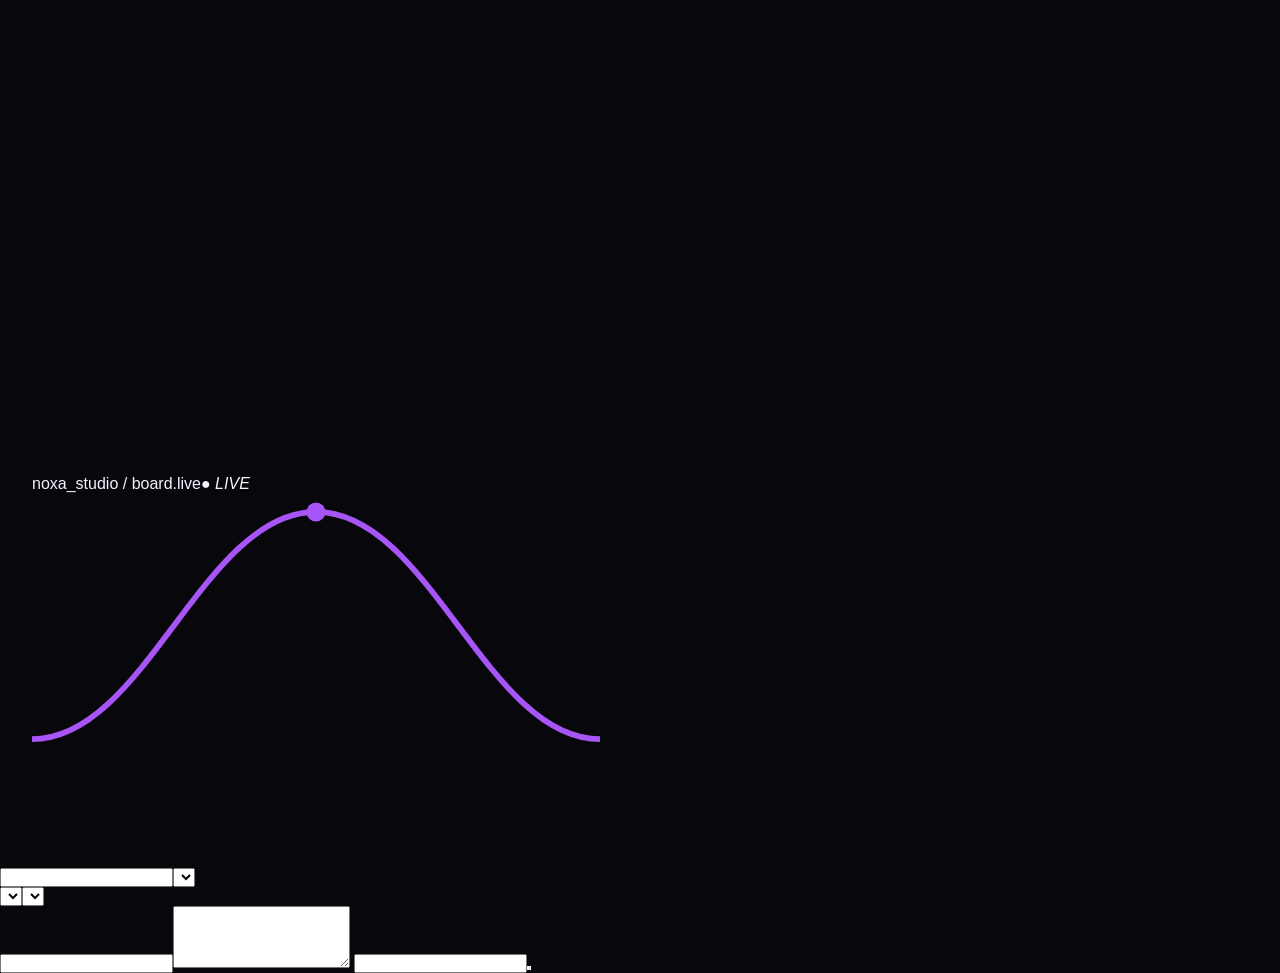
==== commit dd2042b9: "Update index.html" ====
--- a/index.html
+++ b/index.html
@@ -1,1004 +1,34 @@
 <!DOCTYPE html>
-<html lang="tr">
-<head>
-    <meta charset="UTF-8">
-    <meta name="viewport" content="width=device-width, initial-scale=1.0">
+<html lang="tr"><head><meta charset="UTF-8"><meta name="viewport" content="width=device-width, initial-scale=1"><title>Noxa Studio</title><link rel="stylesheet" href="style.css?v=3"></head>
+<body data-page="index"><main id="top">
+<section class="hero">
+<span class="pill"><b></b><span data-i18n="pill"></span></span>
+<h1><span data-i18n="h1a"></span> <em data-i18n="h1b"></em><br><span data-i18n="h1c"></span></h1>
+<p class="sub" data-i18n="sub"></p>
+<div class="cta"><a href="#board" class="btn btn-primary big" data-i18n="cta1"></a><a href="#videos" class="btn btn-ghost big" data-i18n="s_vid"></a></div>
+<div class="mock"><div class="mock-bar"><i></i><i></i><i></i><span>noxa_studio / board.live</span><em>● LIVE</em></div>
+<div class="mock-body"><div class="mock-left"><span class="chip" data-i18n="chip"></span><div class="orb"></div></div>
+<svg viewBox="0 0 300 140" class="graph"><path d="M0 130 C60 130 90 10 150 10 S240 130 300 130" fill="none" stroke="#a855f7" stroke-width="3"/><circle cx="150" cy="10" r="5" fill="#a855f7"/></svg></div></div>
+</section>
 
-    <title>Noxa Studio — Geliştirici Platformu</title>
+<section class="section" id="categories"><h2 data-i18n="cat_t"></h2><p class="lead" data-i18n="cat_s"></p><div class="grid" id="catGrid"></div></section>
 
-    <meta
-        name="description"
-        content="Noxa Studio — Roblox animasyonlarını, scriptlerini, modellerini ve projelerini paylaş."
-    >
+<section class="section" id="videos"><h2 data-i18n="vid_t"></h2><p class="lead" data-i18n="vid_s"></p>
+<div id="admin-videos" class="admin"></div><div class="grid wide" id="items-videos"></div></section>
 
-    <link rel="preconnect" href="https://fonts.googleapis.com">
-    <link rel="preconnect" href="https://fonts.gstatic.com" crossorigin>
+<section class="section" id="plugins"><h2 data-i18n="plug_t"></h2><p class="lead" data-i18n="plug_s"></p>
+<div id="admin-plugins" class="admin"></div><div class="grid wide" id="items-plugins"></div></section>
 
-    <link
-        href="https://fonts.googleapis.com/css2?family=Manrope:wght@400;500;600;700;800&family=Space+Grotesk:wght@400;500;600;700&display=swap"
-        rel="stylesheet"
-    >
+<section class="section" id="board"><h2 data-i18n="board_t"></h2><br>
+<div class="toolbar"><input id="search" type="search" data-i18n-ph="search"><select id="typeFilter"><option value="all" data-i18n="t_all"></option><option value="share" data-i18n="t_share"></option><option value="hire" data-i18n="t_hire"></option></select></div>
+<div class="filters" id="filters"></div><div class="list" id="posts"></div></section>
 
-    <link rel="stylesheet" href="style.css">
-</head>
+<section class="section narrow" id="share"><h2 data-i18n="sh_t"></h2><p class="lead" data-i18n="sh_s"></p>
+<form id="postForm" class="card form"><div class="row"><select id="pType"><option value="share" data-i18n="t_share"></option><option value="hire" data-i18n="t_hire"></option></select><select id="pCat"></select></div>
+<input id="pTitle" required maxlength="80" data-i18n-ph="p_title"><textarea id="pDesc" required maxlength="500" rows="4" data-i18n-ph="p_desc"></textarea>
+<input id="pLink" data-i18n-ph="p_link"><button class="btn btn-primary big" type="submit" data-i18n="p_send"></button></form></section>
 
-<body>
-
-    <!-- Arka plan efektleri -->
-    <div class="background">
-        <div class="background-glow glow-one"></div>
-        <div class="background-glow glow-two"></div>
-        <div class="background-grid"></div>
-    </div>
-
-
-    <!-- NAVBAR -->
-    <header class="navbar">
-
-        <div class="nav-container">
-
-            <a href="#" class="logo">
-                <div class="logo-mark">N</div>
-                <span>Noxa<span class="logo-light">Studio</span></span>
-            </a>
-
-
-            <nav class="nav-links">
-
-                <a href="#kesfet" class="nav-link active">
-                    Keşfet
-                </a>
-
-                <a href="#animasyonlar" class="nav-link">
-                    Animasyonlar
-                </a>
-
-                <a href="#projeler" class="nav-link">
-                    Projeler
-                </a>
-
-                <a href="#kategoriler" class="nav-link">
-                    Kategoriler
-                </a>
-
-                <a href="#topluluk" class="nav-link">
-                    Topluluk
-                </a>
-
-            </nav>
-
-
-            <div class="nav-actions">
-
-                <button class="nav-search" id="openSearch">
-                    <span class="search-icon">⌕</span>
-                    <span>Ara</span>
-                    <kbd>CTRL K</kbd>
-                </button>
-
-                <button class="login-button">
-                    Giriş Yap
-                </button>
-
-                <button class="create-button" id="openUpload">
-                    <span>+</span>
-                    Paylaş
-                </button>
-
-            </div>
-
-        </div>
-
-    </header>
-
-
-
-    <!-- HERO -->
-    <main>
-
-        <section class="hero" id="kesfet">
-
-            <div class="hero-content">
-
-                <div class="hero-badge">
-                    <span class="badge-dot"></span>
-                    Noxa Studio Online
-                </div>
-
-
-                <h1>
-                    Üret.
-                    <span>Paylaş.</span>
-                    Keşfet.
-                </h1>
-
-
-                <p class="hero-description">
-                    Animasyonlarını, scriptlerini, modellerini ve projelerini
-                    Noxa topluluğuyla paylaş. Yeni fikirler keşfet ve
-                    geliştiricilerle birlikte üret.
-                </p>
-
-
-                <div class="hero-actions">
-
-                    <button class="primary-button" id="heroUpload">
-                        <span>+</span>
-                        İçerik Paylaş
-                    </button>
-
-                    <a href="#animasyonlar" class="secondary-button">
-                        Çalışmaları Keşfet
-                        <span>↓</span>
-                    </a>
-
-                </div>
-
-
-                <div class="hero-stats">
-
-                    <div class="stat">
-                        <strong>1.2K+</strong>
-                        <span>İçerik</span>
-                    </div>
-
-                    <div class="stat-divider"></div>
-
-                    <div class="stat">
-                        <strong>480+</strong>
-                        <span>Geliştirici</span>
-                    </div>
-
-                    <div class="stat-divider"></div>
-
-                    <div class="stat">
-                        <strong>12K+</strong>
-                        <span>İndirme</span>
-                    </div>
-
-                </div>
-
-            </div>
-
-
-            <!-- HERO PREVIEW -->
-            <div class="hero-preview">
-
-                <div class="preview-window">
-
-                    <div class="window-top">
-
-                        <div class="window-dots">
-                            <span></span>
-                            <span></span>
-                            <span></span>
-                        </div>
-
-                        <div class="window-title">
-                            noxa_animation / combat_idle
-                        </div>
-
-                        <div class="window-status">
-                            ● LIVE
-                        </div>
-
-                    </div>
-
-
-                    <div class="preview-body">
-
-                        <div class="preview-sidebar">
-
-                            <div class="sidebar-label">
-                                ANIMATION
-                            </div>
-
-                            <div class="sidebar-item active">
-                                Combat Idle
-                            </div>
-
-                            <div class="sidebar-item">
-                                Combat Walk
-                            </div>
-
-                            <div class="sidebar-item">
-                                Attack
-                            </div>
-
-                            <div class="sidebar-item">
-                                Dodge
-                            </div>
-
-                        </div>
-
-
-                        <div class="animation-view">
-
-                            <div class="animation-grid"></div>
-
-                            <div class="character-preview">
-
-                                <div class="character-head"></div>
-
-                                <div class="character-body"></div>
-
-                                <div class="character-arm arm-left"></div>
-                                <div class="character-arm arm-right"></div>
-
-                                <div class="character-leg leg-left"></div>
-                                <div class="character-leg leg-right"></div>
-
-                            </div>
-
-
-                            <div class="animation-info">
-
-                                <div>
-                                    <small>FPS</small>
-                                    <strong>60</strong>
-                                </div>
-
-                                <div>
-                                    <small>FRAMES</small>
-                                    <strong>48</strong>
-                                </div>
-
-                                <div>
-                                    <small>TYPE</small>
-                                    <strong>R15</strong>
-                                </div>
-
-                            </div>
-
-                        </div>
-
-                    </div>
-
-                </div>
-
-
-                <div class="floating-card floating-card-one">
-
-                    <div class="floating-icon purple">
-                        ✦
-                    </div>
-
-                    <div>
-                        <strong>Yeni animasyon</strong>
-                        <span>az önce paylaşıldı</span>
-                    </div>
-
-                </div>
-
-
-                <div class="floating-card floating-card-two">
-
-                    <div class="avatar-small">
-                        N
-                    </div>
-
-                    <div>
-                        <strong>noxadev</strong>
-                        <span>+124 beğeni</span>
-                    </div>
-
-                </div>
-
-            </div>
-
-        </section>
-
-
-
-        <!-- DISCOVER -->
-        <section class="discover-section" id="animasyonlar">
-
-            <div class="section-header">
-
-                <div>
-
-                    <div class="section-eyebrow">
-                        TOPLULUK
-                    </div>
-
-                    <h2>
-                        Topluluktan <span>son çalışmalar.</span>
-                    </h2>
-
-                    <p>
-                        Noxa geliştiricilerinin paylaştığı içerikleri keşfet.
-                    </p>
-
-                </div>
-
-
-                <button class="view-all-button">
-                    Tümünü Gör
-                    <span>→</span>
-                </button>
-
-            </div>
-
-
-            <!-- FILTER BAR -->
-            <div class="filter-bar">
-
-                <div class="filter-tabs">
-
-                    <button class="filter-tab active" data-filter="all">
-                        Tümü
-                    </button>
-
-                    <button class="filter-tab" data-filter="animation">
-                        Animasyon
-                    </button>
-
-                    <button class="filter-tab" data-filter="script">
-                        Script
-                    </button>
-
-                    <button class="filter-tab" data-filter="model">
-                        Model
-                    </button>
-
-                    <button class="filter-tab" data-filter="ui">
-                        UI
-                    </button>
-
-                </div>
-
-
-                <div class="sort-select">
-                    <span>Popüler</span>
-                    <span>⌄</span>
-                </div>
-
-            </div>
-
-
-            <!-- CONTENT GRID -->
-            <div class="content-grid" id="contentGrid">
-
-
-                <!-- CARD 1 -->
-                <article class="content-card" data-category="animation">
-
-                    <div class="card-preview preview-purple">
-
-                        <div class="card-preview-grid"></div>
-
-                        <div class="mini-character">
-                            <div class="mini-head"></div>
-                            <div class="mini-body"></div>
-                            <div class="mini-arm left"></div>
-                            <div class="mini-arm right"></div>
-                            <div class="mini-leg left"></div>
-                            <div class="mini-leg right"></div>
-                        </div>
-
-                        <div class="card-type">
-                            ANIMATION
-                        </div>
-
-                        <button class="card-play">
-                            ▶
-                        </button>
-
-                    </div>
-
-
-                    <div class="card-content">
-
-                        <div class="card-title-row">
-
-                            <h3>
-                                Combat Idle Pack
-                            </h3>
-
-                            <button class="more-button">
-                                •••
-                            </button>
-
-                        </div>
-
-                        <p class="card-description">
-                            R15 karakterler için combat idle animasyon paketi.
-                        </p>
-
-
-                        <div class="card-author">
-
-                            <div class="author-avatar">
-                                NX
-                            </div>
-
-                            <div class="author-info">
-                                <strong>noxadev</strong>
-                                <span>2 saat önce</span>
-                            </div>
-
-                        </div>
-
-
-                        <div class="card-footer">
-
-                            <div class="card-stats">
-                                <span>♡ 124</span>
-                                <span>↓ 68</span>
-                            </div>
-
-                            <span class="card-version">
-                                R15
-                            </span>
-
-                        </div>
-
-                    </div>
-
-                </article>
-
-
-
-                <!-- CARD 2 -->
-                <article class="content-card" data-category="script">
-
-                    <div class="card-preview preview-dark">
-
-                        <div class="code-preview">
-
-                            <span class="code-purple">local</span>
-                            <span> Animation</span> =
-                            <span class="code-purple"> Instance</span>.new()
-
-                            <br><br>
-
-                            <span class="code-purple">Animation</span>.Name =
-                            <span class="code-green">"Run"</span>
-
-                            <br>
-
-                            <span class="code-purple">Animation</span>.Priority =
-                            <span class="code-green">"Movement"</span>
-
-                        </div>
-
-                        <div class="card-type">
-                            SCRIPT
-                        </div>
-
-                    </div>
-
-
-                    <div class="card-content">
-
-                        <div class="card-title-row">
-
-                            <h3>
-                                Advanced Animation Controller
-                            </h3>
-
-                            <button class="more-button">
-                                •••
-                            </button>
-
-                        </div>
-
-                        <p class="card-description">
-                            Roblox için gelişmiş karakter animasyon sistemi.
-                        </p>
-
-
-                        <div class="card-author">
-
-                            <div class="author-avatar blue">
-                                RX
-                            </div>
-
-                            <div class="author-info">
-                                <strong>RexStudio</strong>
-                                <span>5 saat önce</span>
-                            </div>
-
-                        </div>
-
-
-                        <div class="card-footer">
-
-                            <div class="card-stats">
-                                <span>♡ 89</span>
-                                <span>↓ 41</span>
-                            </div>
-
-                            <span class="card-version">
-                                LUAU
-                            </span>
-
-                        </div>
-
-                    </div>
-
-                </article>
-
-
-
-                <!-- CARD 3 -->
-                <article class="content-card" data-category="model">
-
-                    <div class="card-preview preview-pink">
-
-                        <div class="model-shape">
-                            <div class="model-ring"></div>
-                            <div class="model-core"></div>
-                        </div>
-
-                        <div class="card-type">
-                            MODEL
-                        </div>
-
-                    </div>
-
-
-                    <div class="card-content">
-
-                        <div class="card-title-row">
-
-                            <h3>
-                                Sci-Fi Energy Core
-                            </h3>
-
-                            <button class="more-button">
-                                •••
-                            </button>
-
-                        </div>
-
-                        <p class="card-description">
-                            Bilim kurgu projeleri için enerji çekirdeği modeli.
-                        </p>
-
-
-                        <div class="card-author">
-
-                            <div class="author-avatar pink">
-                                VA
-                            </div>
-
-                            <div class="author-info">
-                                <strong>VantaArt</strong>
-                                <span>1 gün önce</span>
-                            </div>
-
-                        </div>
-
-
-                        <div class="card-footer">
-
-                            <div class="card-stats">
-                                <span>♡ 207</span>
-                                <span>↓ 132</span>
-                            </div>
-
-                            <span class="card-version">
-                                BLENDER
-                            </span>
-
-                        </div>
-
-                    </div>
-
-                </article>
-
-
-
-                <!-- CARD 4 -->
-                <article class="content-card" data-category="ui">
-
-                    <div class="card-preview preview-blue">
-
-                        <div class="ui-preview">
-
-                            <div class="ui-top"></div>
-
-                            <div class="ui-bars">
-                                <span></span>
-                                <span></span>
-                                <span></span>
-                            </div>
-
-                            <div class="ui-button-preview">
-                                PLAY
-                            </div>
-
-                        </div>
-
-                        <div class="card-type">
-                            UI
-                        </div>
-
-                    </div>
-
-
-                    <div class="card-content">
-
-                        <div class="card-title-row">
-
-                            <h3>
-                                Minimal Game UI
-                            </h3>
-
-                            <button class="more-button">
-                                •••
-                            </button>
-
-                        </div>
-
-                        <p class="card-description">
-                            Modern ve sade Roblox oyun arayüzü paketi.
-                        </p>
-
-
-                        <div class="card-author">
-
-                            <div class="author-avatar cyan">
-                                KO
-                            </div>
-
-                            <div class="author-info">
-                                <strong>KodaDev</strong>
-                                <span>2 gün önce</span>
-                            </div>
-
-                        </div>
-
-
-                        <div class="card-footer">
-
-                            <div class="card-stats">
-                                <span>♡ 76</span>
-                                <span>↓ 35</span>
-                            </div>
-
-                            <span class="card-version">
-                                ROBLOX
-                            </span>
-
-                        </div>
-
-                    </div>
-
-                </article>
-
-            </div>
-
-        </section>
-
-
-
-        <!-- CATEGORIES -->
-        <section class="categories-section" id="kategoriler">
-
-            <div class="section-header centered">
-
-                <div>
-
-                    <div class="section-eyebrow">
-                        NOXA EKOSİSTEMİ
-                    </div>
-
-                    <h2>
-                        Üretimin her alanı <span>burada.</span>
-                    </h2>
-
-                </div>
-
-            </div>
-
-
-            <div class="category-grid">
-
-                <button class="category-card">
-                    <span class="category-icon">✦</span>
-                    <strong>Animasyon</strong>
-                    <small>214 içerik</small>
-                </button>
-
-                <button class="category-card">
-                    <span class="category-icon">⌘</span>
-                    <strong>Script</strong>
-                    <small>382 içerik</small>
-                </button>
-
-                <button class="category-card">
-                    <span class="category-icon">◇</span>
-                    <strong>3D Model</strong>
-                    <small>176 içerik</small>
-                </button>
-
-                <button class="category-card">
-                    <span class="category-icon">▣</span>
-                    <strong>UI / UX</strong>
-                    <small>124 içerik</small>
-                </button>
-
-                <button class="category-card">
-                    <span class="category-icon">◈</span>
-                    <strong>VFX</strong>
-                    <small>96 içerik</small>
-                </button>
-
-                <button class="category-card">
-                    <span class="category-icon">⚡</span>
-                    <strong>Projeler</strong>
-                    <small>208 içerik</small>
-                </button>
-
-            </div>
-
-        </section>
-
-
-
-        <!-- CTA -->
-        <section class="cta-section" id="topluluk">
-
-            <div class="cta-glow"></div>
-
-            <div class="cta-content">
-
-                <div class="section-eyebrow">
-                    NOXA COMMUNITY
-                </div>
-
-                <h2>
-                    Ürettiklerini
-                    <span>göstermeye hazır mısın?</span>
-                </h2>
-
-                <p>
-                    Animasyonunu, scriptini veya projenı Noxa topluluğuyla paylaş.
-                </p>
-
-                <button class="primary-button large" id="ctaUpload">
-                    + İlk İçeriğini Paylaş
-                </button>
-
-            </div>
-
-        </section>
-
-    </main>
-
-
-
-    <!-- UPLOAD MODAL -->
-    <div class="modal-overlay" id="uploadModal">
-
-        <div class="upload-modal">
-
-            <button class="modal-close" id="closeUpload">
-                ×
-            </button>
-
-
-            <div class="modal-header">
-
-                <div class="modal-icon">
-                    +
-                </div>
-
-                <div>
-                    <h2>İçerik Paylaş</h2>
-                    <p>Çalışmanı Noxa topluluğuna gönder.</p>
-                </div>
-
-            </div>
-
-
-            <form id="uploadForm">
-
-                <div class="form-group">
-
-                    <label>
-                        İçerik adı
-                    </label>
-
-                    <input
-                        type="text"
-                        id="contentTitle"
-                        placeholder="Örn. Combat Animation Pack"
-                        required
-                    >
-
-                </div>
-
-
-                <div class="form-group">
-
-                    <label>
-                        Kategori
-                    </label>
-
-                    <select id="contentCategory" required>
-
-                        <option value="">
-                            Kategori seç
-                        </option>
-
-                        <option value="animation">
-                            Animasyon
-                        </option>
-
-                        <option value="script">
-                            Script
-                        </option>
-
-                        <option value="model">
-                            3D Model
-                        </option>
-
-                        <option value="ui">
-                            UI / UX
-                        </option>
-
-                    </select>
-
-                </div>
-
-
-                <div class="form-group">
-
-                    <label>
-                        Açıklama
-                    </label>
-
-                    <textarea
-                        id="contentDescription"
-                        placeholder="İçeriğin hakkında kısa bir açıklama..."
-                        rows="4"
-                        required
-                    ></textarea>
-
-                </div>
-
-
-                <div class="upload-dropzone">
-
-                    <div class="drop-icon">
-                        ↑
-                    </div>
-
-                    <strong>
-                        Dosyanı buraya bırak
-                    </strong>
-
-                    <span>
-                        veya cihazından seç
-                    </span>
-
-                    <input type="file" id="contentFile">
-
-                </div>
-
-
-                <button type="submit" class="primary-button submit-button">
-                    İçeriği Paylaş
-                </button>
-
-            </form>
-
-        </div>
-
-    </div>
-
-
-
-    <!-- SEARCH MODAL -->
-    <div class="modal-overlay" id="searchModal">
-
-        <div class="search-modal">
-
-            <button class="modal-close" id="closeSearch">
-                ×
-            </button>
-
-            <div class="search-large">
-
-                <span>⌕</span>
-
-                <input
-                    type="text"
-                    id="searchInput"
-                    placeholder="Animasyon, script, model ara..."
-                    autocomplete="off"
-                >
-
-            </div>
-
-            <div class="search-results" id="searchResults">
-
-                <div class="search-empty">
-                    Aramak istediğin içeriği yaz.
-                </div>
-
-            </div>
-
-        </div>
-
-    </div>
-
-
-
-    <!-- FOOTER -->
-    <footer class="footer">
-
-        <div class="footer-container">
-
-            <div class="footer-brand">
-
-                <a href="#" class="logo">
-
-                    <div class="logo-mark">
-                        N
-                    </div>
-
-                    <span>
-                        Noxa<span class="logo-light">Studio</span>
-                    </span>
-
-                </a>
-
-                <p>
-                    Geliştiricilerin ürettiği,
-                    geliştiricilerin paylaştığı platform.
-                </p>
-
-            </div>
-
-
-            <div class="footer-links">
-
-                <div>
-                    <strong>Platform</strong>
-                    <a href="#kesfet">Keşfet</a>
-                    <a href="#animasyonlar">İçerikler</a>
-                    <a href="#kategoriler">Kategoriler</a>
-                </div>
-
-                <div>
-                    <strong>Topluluk</strong>
-                    <a href="#">Discord</a>
-                    <a href="#">Geliştiriciler</a>
-                    <a href="#">Kurallar</a>
-                </div>
-
-                <div>
-                    <strong>Noxa</strong>
-                    <a href="#">Hakkımızda</a>
-                    <a href="#">İletişim</a>
-                    <a href="#">Gizlilik</a>
-                </div>
-
-            </div>
-
-        </div>
-
-
-        <div class="footer-bottom">
-
-            <span>
-                © 2026 Noxa Studio
-            </span>
-
-            <span>
-                Built for creators.
-            </span>
-
-        </div>
-
-    </footer>
-
-
-    <script src="script.js"></script>
-
-</body>
-</html>+<section class="section" id="community"><div class="discord card"><div><h2 data-i18n="dc_t"></h2><p class="lead" data-i18n="dc_s"></p></div>
+<a class="btn btn-primary big" target="_blank" rel="noopener" href="https://discord.gg/QxwXSz8yK" data-i18n="dc_b"></a></div></section>
+</main>
+<script src="content.js?v=3"></script><script src="script.js?v=3"></script></body></html>
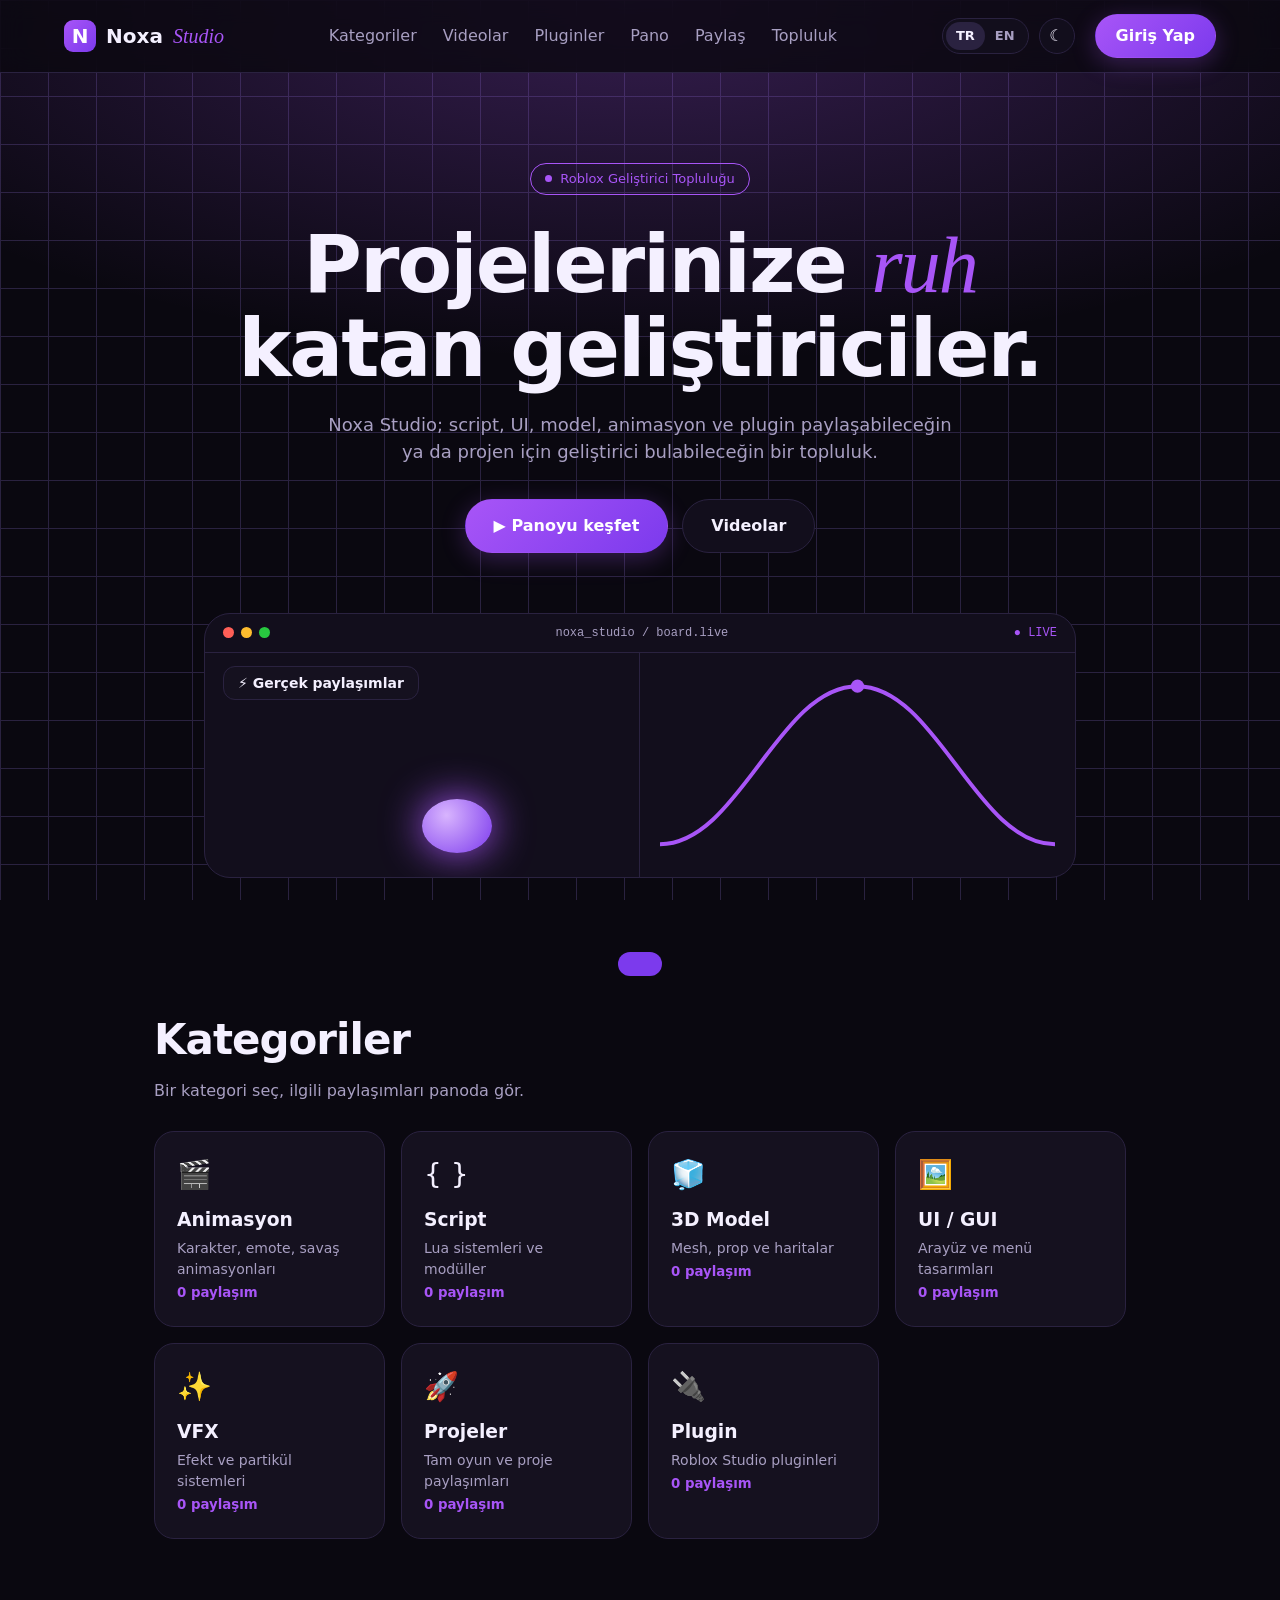
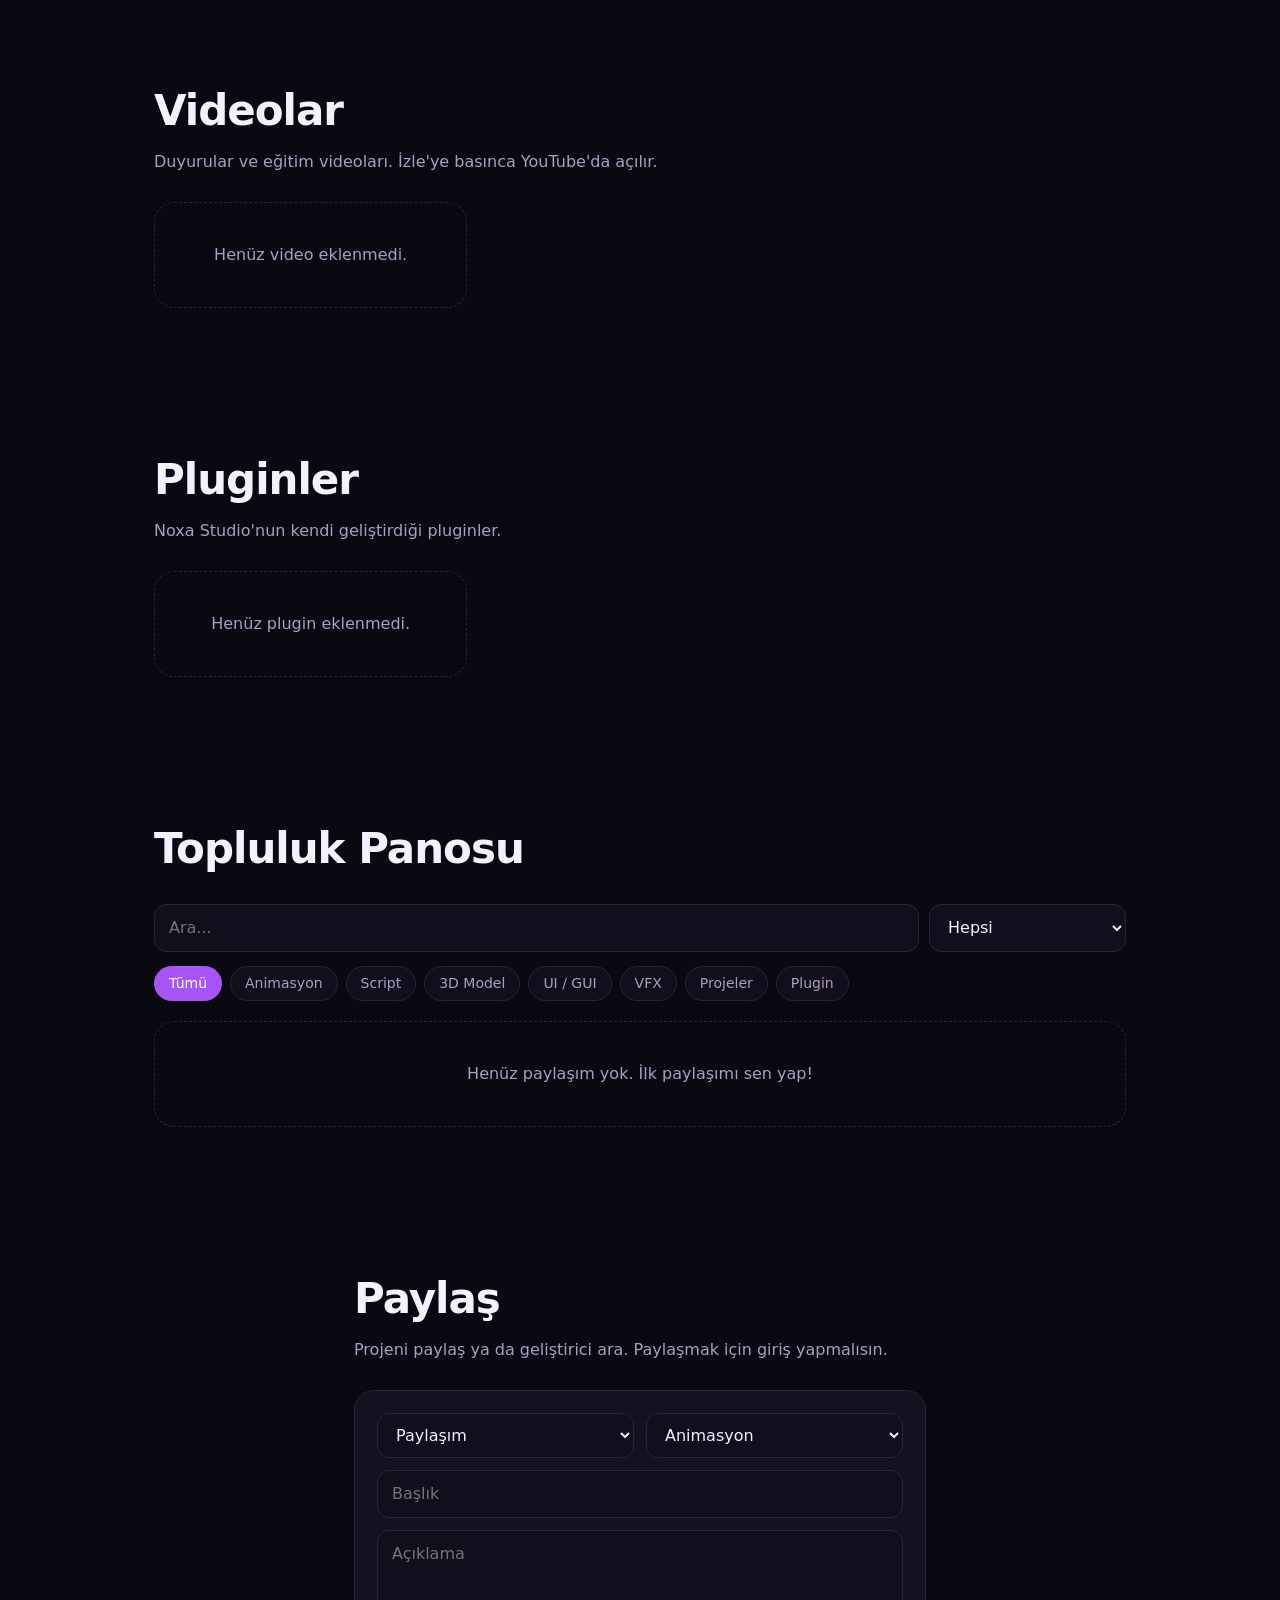
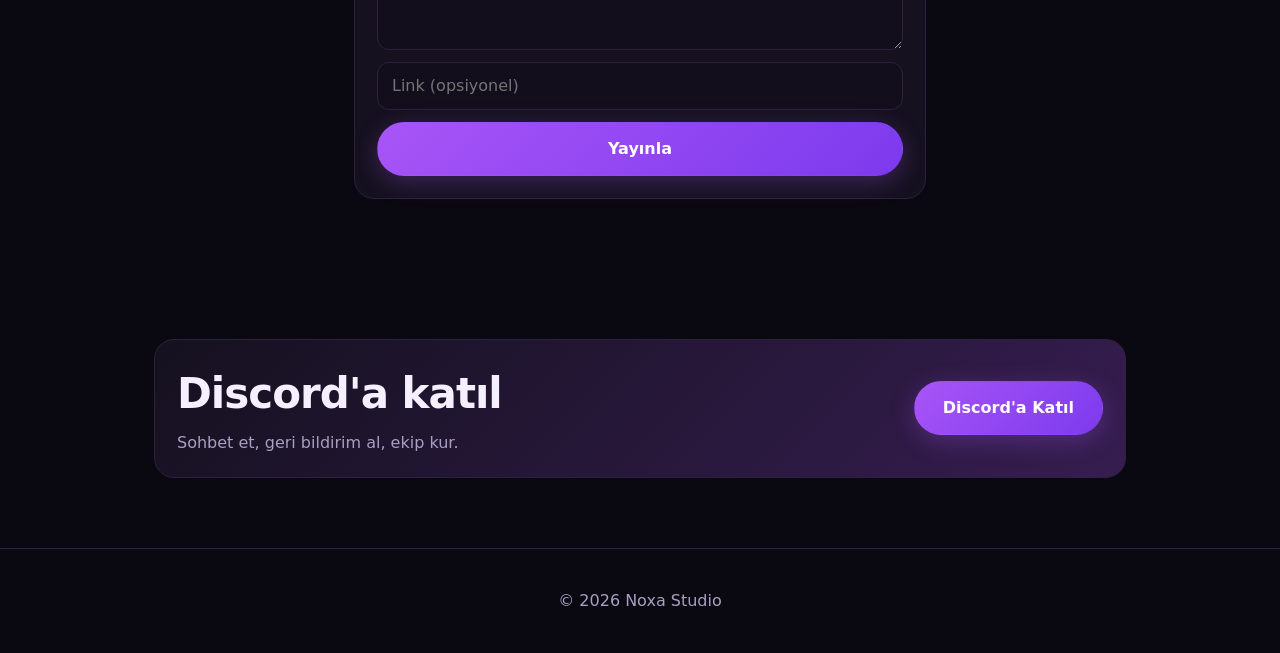
==== commit 6733cc35: "Add files via upload" ====
--- a/index.html
+++ b/index.html
@@ -31,4 +31,4 @@
 <section class="section" id="community"><div class="discord card"><div><h2 data-i18n="dc_t"></h2><p class="lead" data-i18n="dc_s"></p></div>
 <a class="btn btn-primary big" target="_blank" rel="noopener" href="https://discord.gg/QxwXSz8yK" data-i18n="dc_b"></a></div></section>
 </main>
-<script src="content.js?v=3"></script><script src="script.js?v=3"></script></body></html>
+<script src="content.js?v=3"></script><script src="script.js?v=3"></script></body></html>
--- a/style.css
+++ b/style.css
@@ -1,2125 +1,106 @@
-:root {
-    --bg: #08070b;
-    --bg-soft: #0d0b12;
-    --card: #111019;
-    --card-light: #171521;
-
-    --purple: #8b5cf6;
-    --purple-light: #a78bfa;
-    --purple-dark: #6d28d9;
-
-    --text: #f5f3ff;
-    --text-soft: #a8a3b8;
-    --text-muted: #706b7d;
-
-    --border: rgba(255, 255, 255, 0.08);
-    --border-purple: rgba(139, 92, 246, 0.28);
-
-    --radius: 18px;
-
-    --font-main: "Manrope", sans-serif;
-    --font-display: "Space Grotesk", sans-serif;
+:root{--bg:#0a0810;--bg2:#120e1c;--card:#15111f;--line:#2a2240;--tx:#f4f0ff;--mut:#a89fc2;--p:#a855f7;--p2:#7c3aed;--glow:rgba(168,85,247,.28)}
+:root[data-theme=light]{--bg:#f7f4ff;--bg2:#fff;--card:#fff;--line:#e2d8f7;--tx:#1a1230;--mut:#6b6288;--glow:rgba(168,85,247,.15)}
+*{box-sizing:border-box;margin:0;padding:0}
+html{scroll-behavior:smooth}
+body{font-family:Inter,system-ui,sans-serif;background:var(--bg);color:var(--tx);line-height:1.5;
+background-image:radial-gradient(ellipse 70% 40% at 50% 0,var(--glow),transparent),linear-gradient(var(--line) 1px,transparent 1px),linear-gradient(90deg,var(--line) 1px,transparent 1px);
+background-size:auto,48px 48px,48px 48px;background-attachment:fixed}
+a{color:inherit;text-decoration:none}
+button,input,select,textarea{font:inherit;color:inherit}
+.nav{position:sticky;top:0;z-index:20;display:flex;align-items:center;justify-content:space-between;gap:16px;padding:14px 5%;background:color-mix(in srgb,var(--bg) 80%,transparent);backdrop-filter:blur(12px);border-bottom:1px solid var(--line)}
+.logo{font-weight:800;font-size:20px;display:flex;align-items:center;gap:10px}
+.logo i{font-family:Georgia,serif;font-weight:400;color:var(--p)}
+.logo-mark{width:32px;height:32px;border-radius:9px;background:linear-gradient(135deg,var(--p),var(--p2));display:grid;place-items:center;color:#fff}
+.links{display:flex;gap:26px;color:var(--mut)}
+.links a:hover{color:var(--tx)}
+.nav-right{display:flex;align-items:center;gap:10px}
+.lang{display:flex;background:var(--bg2);border:1px solid var(--line);border-radius:99px;padding:3px}
+.lang button{background:none;border:0;padding:4px 10px;border-radius:99px;cursor:pointer;font-size:13px;font-weight:700;color:var(--mut)}
+.lang .on{background:var(--line);color:var(--tx)}
+.icon-btn{width:36px;height:36px;border-radius:50%;border:1px solid var(--line);background:var(--bg2);cursor:pointer}
+.burger{display:none;background:none;border:0;font-size:22px;cursor:pointer}
+.btn{border:1px solid transparent;border-radius:99px;padding:9px 20px;font-weight:600;cursor:pointer;transition:.2s;display:inline-block}
+.btn-primary{background:linear-gradient(135deg,var(--p),var(--p2));color:#fff;box-shadow:0 6px 24px var(--glow)}
+.btn-primary:hover{transform:translateY(-2px)}
+.btn-ghost{background:var(--bg2);border-color:var(--line)}
+.btn-ghost:hover{border-color:var(--p)}
+.big{padding:14px 28px;font-size:16px}
+.hero{text-align:center;padding:90px 5% 60px;max-width:1000px;margin:auto}
+.pill{display:inline-flex;align-items:center;gap:8px;border:1px solid var(--p);color:var(--p);border-radius:99px;padding:5px 14px;font-size:13px}
+.pill b{width:7px;height:7px;border-radius:50%;background:var(--p)}
+h1{font-size:clamp(38px,7vw,80px);line-height:1.05;letter-spacing:-2px;margin:28px 0 20px}
+h1 em{font-family:Georgia,serif;color:var(--p);font-weight:400}
+.sub{color:var(--mut);max-width:640px;margin:auto;font-size:18px}
+.cta{display:flex;gap:14px;justify-content:center;flex-wrap:wrap;margin:34px 0 18px}
+.mini{color:var(--mut);font-size:14px}.mini a{color:var(--p)}
+.mock{margin-top:60px;border:1px solid var(--line);border-radius:26px;background:var(--bg2);overflow:hidden;text-align:left}
+.mock-bar{display:flex;align-items:center;gap:7px;padding:12px 18px;border-bottom:1px solid var(--line);font:12px monospace;color:var(--mut)}
+.mock-bar i{width:11px;height:11px;border-radius:50%;background:#ff5f57}.mock-bar i:nth-child(2){background:#febc2e}.mock-bar i:nth-child(3){background:#28c840}
+.mock-bar span{margin:0 auto}.mock-bar em{color:var(--p);font-style:normal}
+.mock-body{display:grid;grid-template-columns:1fr 1fr;min-height:220px}
+.mock-left{padding:18px;border-right:1px solid var(--line);position:relative}
+.chip{background:var(--card);border:1px solid var(--line);padding:8px 14px;border-radius:12px;font-size:14px;font-weight:600}
+.orb{width:70px;height:54px;border-radius:50%;background:radial-gradient(circle at 35% 30%,#d8b4fe,var(--p2));box-shadow:0 0 40px var(--p);position:absolute;left:50%;bottom:24px;animation:bounce 1.6s ease-in-out infinite}
+@keyframes bounce{0%,100%{transform:translate(-50%,0) scale(1.1,.85)}50%{transform:translate(-50%,-110px) scale(.9,1.1)}}
+.graph{width:100%;height:100%;padding:20px}
+.section{padding:70px 5%;max-width:1100px;margin:auto}
+.narrow{max-width:700px}
+h2{font-size:clamp(28px,4vw,42px);letter-spacing:-1px}
+.lead{color:var(--mut);margin:8px 0 28px}
+.grid{display:grid;grid-template-columns:repeat(auto-fit,minmax(200px,1fr));gap:16px}
+.card{background:var(--card);border:1px solid var(--line);border-radius:20px;padding:22px}
+.cat{cursor:pointer;transition:.2s;text-align:left}
+.cat:hover{border-color:var(--p);transform:translateY(-4px);box-shadow:0 10px 30px var(--glow)}
+.cat .ic{font-size:28px}.cat h3{margin:10px 0 4px}.cat p{color:var(--mut);font-size:14px}.cat small{color:var(--p);font-weight:700}
+.toolbar{display:flex;gap:10px;margin-bottom:14px;flex-wrap:wrap}
+input,select,textarea{background:var(--bg2);border:1px solid var(--line);border-radius:12px;padding:11px 14px;width:100%;outline:none}
+input:focus,select:focus,textarea:focus{border-color:var(--p)}
+.toolbar input{flex:1;min-width:200px;width:auto}.toolbar select{width:auto}
+.filters{display:flex;gap:8px;flex-wrap:wrap;margin-bottom:20px}
+.f{border:1px solid var(--line);background:var(--bg2);padding:6px 14px;border-radius:99px;cursor:pointer;font-size:14px;color:var(--mut)}
+.f.on{background:var(--p);border-color:var(--p);color:#fff}
+.list{display:grid;gap:14px}
+.post h3{font-size:18px}.post p{color:var(--mut);margin:8px 0;white-space:pre-wrap;word-break:break-word}
+.meta{display:flex;gap:8px;flex-wrap:wrap;align-items:center;font-size:13px;color:var(--mut)}
+.tag{background:var(--line);padding:2px 10px;border-radius:99px;color:var(--tx)}
+.tag.hire{background:var(--p);color:#fff}
+.post a.lnk{color:var(--p);font-weight:600}
+.del{margin-left:auto;background:none;border:0;color:#f87171;cursor:pointer}
+.empty{text-align:center;color:var(--mut);padding:40px;border:1px dashed var(--line);border-radius:20px}
+.form{display:grid;gap:12px}.row{display:grid;grid-template-columns:1fr 1fr;gap:12px}
+.discord{display:flex;justify-content:space-between;align-items:center;gap:20px;flex-wrap:wrap;background:linear-gradient(135deg,var(--card),var(--glow))}
+.discord .lead{margin:6px 0 0}
+.foot{text-align:center;padding:40px;color:var(--mut);border-top:1px solid var(--line)}
+.modal{position:fixed;inset:0;background:rgba(0,0,0,.65);display:none;place-items:center;z-index:50;padding:16px}
+.modal.open{display:grid}
+.modal-box{width:100%;max-width:400px;position:relative;display:grid;gap:14px}
+.modal form{display:grid;gap:12px}
+.x{position:absolute;right:14px;top:12px;background:none;border:0;cursor:pointer;font-size:18px}
+.tabs{display:flex;gap:6px;background:var(--bg2);padding:4px;border-radius:12px}
+.tabs button{flex:1;border:0;background:none;padding:9px;border-radius:9px;cursor:pointer;font-weight:600;color:var(--mut)}
+.tabs .on{background:var(--p);color:#fff}
+.err{color:#f87171;font-size:13px;min-height:16px}
+.or{text-align:center;color:var(--mut);font-size:13px}
+.user{display:flex;align-items:center;gap:8px;font-weight:600}
+.av{width:30px;height:30px;border-radius:50%;background:var(--p);display:grid;place-items:center;color:#fff;font-size:14px}
+.toast{position:fixed;bottom:24px;left:50%;transform:translate(-50%,100px);background:var(--p2);color:#fff;padding:12px 22px;border-radius:99px;transition:.3s;z-index:99}
+.toast.show{transform:translate(-50%,0)}
+[hidden]{display:none!important}
+@media(max-width:800px){
+.burger{display:block}
+.links{display:none;position:absolute;top:100%;left:0;right:0;flex-direction:column;background:var(--bg);padding:18px 5%;border-bottom:1px solid var(--line)}
+.links.open{display:flex}
+.mock-body{grid-template-columns:1fr}.row{grid-template-columns:1fr}
 }
-
-* {
-    margin: 0;
-    padding: 0;
-    box-sizing: border-box;
-}
-
-html {
-    scroll-behavior: smooth;
-}
-
-body {
-    background: var(--bg);
-    color: var(--text);
-    font-family: var(--font-main);
-    overflow-x: hidden;
-}
-
-button,
-input,
-textarea,
-select {
-    font-family: inherit;
-}
-
-button {
-    cursor: pointer;
-}
-
-a {
-    text-decoration: none;
-    color: inherit;
-}
-
-
-/* =========================================
-   BACKGROUND
-========================================= */
-
-.background {
-    position: fixed;
-    inset: 0;
-    pointer-events: none;
-    z-index: -10;
-    overflow: hidden;
-}
-
-.background-grid {
-    position: absolute;
-    inset: 0;
-
-    background-image:
-        linear-gradient(
-            rgba(255,255,255,0.025) 1px,
-            transparent 1px
-        ),
-        linear-gradient(
-            90deg,
-            rgba(255,255,255,0.025) 1px,
-            transparent 1px
-        );
-
-    background-size: 55px 55px;
-
-    mask-image: linear-gradient(
-        to bottom,
-        black 0%,
-        transparent 75%
-    );
-}
-
-.background-glow {
-    position: absolute;
-    width: 600px;
-    height: 600px;
-    border-radius: 50%;
-    filter: blur(140px);
-    opacity: 0.14;
-}
-
-.glow-one {
-    background: var(--purple);
-    top: -300px;
-    left: 15%;
-}
-
-.glow-two {
-    background: #5b21b6;
-    top: 500px;
-    right: -350px;
-}
-
-
-/* =========================================
-   NAVBAR
-========================================= */
-
-.navbar {
-    position: fixed;
-    top: 0;
-    left: 0;
-    width: 100%;
-    z-index: 100;
-
-    background: rgba(8, 7, 11, 0.72);
-    backdrop-filter: blur(18px);
-    border-bottom: 1px solid rgba(255,255,255,0.045);
-}
-
-.nav-container {
-    max-width: 1380px;
-    margin: auto;
-
-    height: 76px;
-
-    display: flex;
-    align-items: center;
-    justify-content: space-between;
-
-    padding: 0 32px;
-}
-
-.logo {
-    display: flex;
-    align-items: center;
-    gap: 10px;
-
-    font-family: var(--font-display);
-    font-size: 19px;
-    font-weight: 700;
-}
-
-.logo-mark {
-    width: 34px;
-    height: 34px;
-
-    display: flex;
-    align-items: center;
-    justify-content: center;
-
-    border-radius: 10px;
-
-    background:
-        linear-gradient(
-            135deg,
-            var(--purple-light),
-            var(--purple-dark)
-        );
-
-    box-shadow:
-        0 0 25px rgba(139,92,246,0.28);
-
-    color: white;
-    font-weight: 800;
-}
-
-.logo-light {
-    color: #9b96a8;
-    font-weight: 500;
-}
-
-.nav-links {
-    display: flex;
-    align-items: center;
-    gap: 30px;
-    margin-left: 40px;
-}
-
-.nav-link {
-    color: #8f899b;
-    font-size: 13px;
-    transition: 0.25s ease;
-}
-
-.nav-link:hover,
-.nav-link.active {
-    color: white;
-}
-
-.nav-actions {
-    display: flex;
-    align-items: center;
-    gap: 10px;
-}
-
-.nav-search {
-    height: 38px;
-
-    display: flex;
-    align-items: center;
-    gap: 8px;
-
-    padding: 0 10px;
-
-    border: 1px solid var(--border);
-    border-radius: 9px;
-
-    background: rgba(255,255,255,0.025);
-    color: #9e99aa;
-
-    font-size: 12px;
-}
-
-.search-icon {
-    font-size: 18px;
-}
-
-kbd {
-    padding: 3px 6px;
-
-    border-radius: 5px;
-
-    background: rgba(255,255,255,0.06);
-
-    font-size: 9px;
-    color: #777180;
-}
-
-.login-button {
-    border: 0;
-    background: transparent;
-    color: #aaa4b5;
-
-    padding: 10px 12px;
-    font-size: 13px;
-}
-
-.create-button {
-    height: 40px;
-
-    display: flex;
-    align-items: center;
-    gap: 7px;
-
-    padding: 0 17px;
-
-    border: 0;
-    border-radius: 10px;
-
-    background: var(--purple);
-    color: white;
-
-    font-size: 13px;
-    font-weight: 700;
-
-    box-shadow:
-        0 7px 25px rgba(139,92,246,0.22);
-
-    transition: 0.25s ease;
-}
-
-.create-button:hover {
-    background: var(--purple-light);
-    transform: translateY(-1px);
-}
-
-
-/* =========================================
-   HERO
-========================================= */
-
-.hero {
-    min-height: 850px;
-
-    max-width: 1380px;
-    margin: auto;
-
-    padding: 170px 32px 80px;
-
-    display: grid;
-    grid-template-columns: 1fr 1fr;
-    align-items: center;
-    gap: 80px;
-}
-
-.hero-content {
-    max-width: 650px;
-}
-
-.hero-badge {
-    display: inline-flex;
-    align-items: center;
-    gap: 9px;
-
-    padding: 8px 13px;
-
-    border: 1px solid var(--border-purple);
-    border-radius: 999px;
-
-    background: rgba(139,92,246,0.07);
-
-    color: #b7a1f8;
-
-    font-size: 11px;
-    font-weight: 600;
-}
-
-.badge-dot {
-    width: 6px;
-    height: 6px;
-
-    background: var(--purple-light);
-    border-radius: 50%;
-
-    box-shadow:
-        0 0 10px var(--purple);
-}
-
-.hero h1 {
-    margin-top: 28px;
-
-    font-family: var(--font-display);
-
-    font-size: clamp(56px, 6vw, 82px);
-    line-height: 0.98;
-
-    letter-spacing: -4px;
-    font-weight: 700;
-}
-
-.hero h1 span {
-    display: block;
-
-    background:
-        linear-gradient(
-            110deg,
-            #c4b5fd,
-            #8b5cf6,
-            #d8b4fe
-        );
-
-    -webkit-background-clip: text;
-    background-clip: text;
-    color: transparent;
-}
-
-.hero-description {
-    max-width: 590px;
-
-    margin-top: 27px;
-
-    color: #9993a5;
-
-    font-size: 15px;
-    line-height: 1.8;
-}
-
-.hero-actions {
-    display: flex;
-    align-items: center;
-    gap: 12px;
-
-    margin-top: 32px;
-}
-
-.primary-button {
-    height: 48px;
-
-    display: inline-flex;
-    align-items: center;
-    justify-content: center;
-    gap: 8px;
-
-    padding: 0 21px;
-
-    border: 0;
-    border-radius: 11px;
-
-    background:
-        linear-gradient(
-            135deg,
-            #9b6cff,
-            #7540db
-        );
-
-    color: white;
-
-    font-size: 13px;
-    font-weight: 700;
-
-    box-shadow:
-        0 10px 30px rgba(139,92,246,0.22);
-
-    transition: 0.25s ease;
-}
-
-.primary-button:hover {
-    transform: translateY(-2px);
-
-    box-shadow:
-        0 15px 40px rgba(139,92,246,0.3);
-}
-
-.secondary-button {
-    height: 48px;
-
-    display: inline-flex;
-    align-items: center;
-    gap: 10px;
-
-    padding: 0 19px;
-
-    border: 1px solid var(--border);
-    border-radius: 11px;
-
-    color: #aaa5b5;
-
-    font-size: 13px;
-
-    background: rgba(255,255,255,0.025);
-
-    transition: 0.25s ease;
-}
-
-.secondary-button:hover {
-    border-color: var(--border-purple);
-    color: white;
-}
-
-.hero-stats {
-    display: flex;
-    align-items: center;
-
-    margin-top: 55px;
-}
-
-.stat {
-    display: flex;
-    flex-direction: column;
-    gap: 4px;
-    padding-right: 28px;
-}
-
-.stat strong {
-    font-family: var(--font-display);
-    font-size: 20px;
-}
-
-.stat span {
-    color: #6f6a79;
-    font-size: 11px;
-}
-
-.stat-divider {
-    width: 1px;
-    height: 30px;
-    background: var(--border);
-
-    margin-right: 28px;
-}
-
-
-/* =========================================
-   HERO PREVIEW
-========================================= */
-
-.hero-preview {
-    position: relative;
-}
-
-.preview-window {
-    position: relative;
-
-    width: 100%;
-
-    border: 1px solid rgba(255,255,255,0.09);
-    border-radius: 18px;
-
-    background: #0e0c13;
-
-    box-shadow:
-        0 35px 100px rgba(0,0,0,0.55),
-        0 0 80px rgba(139,92,246,0.08);
-
-    overflow: hidden;
-}
-
-.window-top {
-    height: 45px;
-
-    display: flex;
-    align-items: center;
-
-    padding: 0 15px;
-
-    border-bottom: 1px solid var(--border);
-}
-
-.window-dots {
-    display: flex;
-    gap: 5px;
-}
-
-.window-dots span {
-    width: 7px;
-    height: 7px;
-    border-radius: 50%;
-    background: #37333d;
-}
-
-.window-title {
-    flex: 1;
-    text-align: center;
-
-    color: #66616e;
-
-    font-family: monospace;
-    font-size: 9px;
-}
-
-.window-status {
-    color: #9b72ff;
-    font-size: 8px;
-}
-
-.preview-body {
-    height: 400px;
-
-    display: flex;
-}
-
-.preview-sidebar {
-    width: 145px;
-
-    padding: 20px 12px;
-
-    border-right: 1px solid var(--border);
-
-    background: rgba(255,255,255,0.012);
-}
-
-.sidebar-label {
-    margin-bottom: 15px;
-    padding-left: 8px;
-
-    color: #514c59;
-
-    font-size: 8px;
-    letter-spacing: 1px;
-}
-
-.sidebar-item {
-    padding: 9px;
-
-    border-radius: 7px;
-
-    color: #66616e;
-
-    font-size: 10px;
-
-    margin-bottom: 3px;
-}
-
-.sidebar-item.active {
-    color: #c8b9f8;
-    background: rgba(139,92,246,0.12);
-}
-
-.animation-view {
-    position: relative;
-    flex: 1;
-    overflow: hidden;
-
-    background: #0b0a0e;
-}
-
-.animation-grid,
-.card-preview-grid {
-    position: absolute;
-    inset: 0;
-
-    background-image:
-        linear-gradient(
-            rgba(255,255,255,0.025) 1px,
-            transparent 1px
-        ),
-        linear-gradient(
-            90deg,
-            rgba(255,255,255,0.025) 1px,
-            transparent 1px
-        );
-
-    background-size: 35px 35px;
-}
-
-.character-preview {
-    position: absolute;
-
-    left: 50%;
-    top: 50%;
-
-    width: 100px;
-    height: 200px;
-
-    transform: translate(-50%, -50%);
-}
-
-.character-head {
-    position: absolute;
-
-    top: 5px;
-    left: 32px;
-
-    width: 36px;
-    height: 36px;
-
-    border-radius: 10px;
-
-    background: #b7a1f8;
-
-    box-shadow:
-        0 0 30px rgba(139,92,246,0.45);
-}
-
-.character-body {
-    position: absolute;
-
-    top: 48px;
-    left: 36px;
-
-    width: 28px;
-    height: 70px;
-
-    border-radius: 8px;
-
-    background: linear-gradient(
-        180deg,
-        #9b72ff,
-        #4c288d
-    );
-}
-
-.character-arm {
-    position: absolute;
-
-    top: 53px;
-
-    width: 15px;
-    height: 65px;
-
-    border-radius: 8px;
-
-    background: #6e46c4;
-}
-
-.arm-left {
-    left: 18px;
-    transform: rotate(13deg);
-}
-
-.arm-right {
-    right: 18px;
-    transform: rotate(-13deg);
-}
-
-.character-leg {
-    position: absolute;
-
-    top: 113px;
-
-    width: 17px;
-    height: 76px;
-
-    border-radius: 8px;
-
-    background: #4e347f;
-}
-
-.leg-left {
-    left: 34px;
-    transform: rotate(6deg);
-}
-
-.leg-right {
-    right: 34px;
-    transform: rotate(-6deg);
-}
-
-.animation-info {
-    position: absolute;
-
-    left: 20px;
-    bottom: 17px;
-
-    display: flex;
-    gap: 22px;
-
-    padding: 10px 14px;
-
-    border: 1px solid var(--border);
-    border-radius: 9px;
-
-    background: rgba(10,9,13,0.85);
-    backdrop-filter: blur(10px);
-}
-
-.animation-info div {
-    display: flex;
-    flex-direction: column;
-    gap: 2px;
-}
-
-.animation-info small {
-    color: #55515d;
-    font-size: 7px;
-}
-
-.animation-info strong {
-    font-size: 10px;
-    color: #aaa2b6;
-}
-
-.floating-card {
-    position: absolute;
-
-    display: flex;
-    align-items: center;
-    gap: 10px;
-
-    padding: 11px 13px;
-
-    border: 1px solid var(--border);
-
-    border-radius: 12px;
-
-    background: rgba(17,15,23,0.88);
-    backdrop-filter: blur(14px);
-
-    box-shadow: 0 15px 40px rgba(0,0,0,0.35);
-}
-
-.floating-card-one {
-    left: -35px;
-    bottom: 50px;
-}
-
-.floating-card-two {
-    right: -25px;
-    top: 45px;
-}
-
-.floating-icon {
-    width: 30px;
-    height: 30px;
-
-    display: flex;
-    align-items: center;
-    justify-content: center;
-
-    border-radius: 8px;
-
-    background: rgba(139,92,246,0.16);
-
-    color: #bda5ff;
-}
-
-.floating-card strong,
-.floating-card span {
-    display: block;
-}
-
-.floating-card strong {
-    color: #ddd7e6;
-    font-size: 10px;
-}
-
-.floating-card span {
-    margin-top: 2px;
-    color: #67616f;
-    font-size: 8px;
-}
-
-.avatar-small {
-    width: 29px;
-    height: 29px;
-
-    display: flex;
-    align-items: center;
-    justify-content: center;
-
-    border-radius: 50%;
-
-    background: #6d42c2;
-
-    font-size: 9px;
-    font-weight: 800;
-}
-
-
-/* =========================================
-   DISCOVER
-========================================= */
-
-.discover-section,
-.categories-section,
-.cta-section {
-    max-width: 1380px;
-    margin: auto;
-    padding: 100px 32px;
-}
-
-.section-header {
-    display: flex;
-    align-items: end;
-    justify-content: space-between;
-    gap: 30px;
-}
-
-.section-eyebrow {
-    margin-bottom: 12px;
-
-    color: #8e6ad5;
-
-    font-size: 10px;
-    font-weight: 800;
-
-    letter-spacing: 2px;
-}
-
-.section-header h2 {
-    font-family: var(--font-display);
-
-    font-size: 40px;
-    letter-spacing: -1.5px;
-}
-
-.section-header h2 span {
-    color: #716b7d;
-}
-
-.section-header p {
-    margin-top: 10px;
-
-    color: #716c7a;
-    font-size: 13px;
-}
-
-.view-all-button {
-    display: flex;
-    align-items: center;
-    gap: 8px;
-
-    padding: 10px 14px;
-
-    border: 1px solid var(--border);
-    border-radius: 9px;
-
-    background: transparent;
-
-    color: #aaa3b4;
-
-    font-size: 12px;
-
-    transition: 0.2s;
-}
-
-.view-all-button:hover {
-    border-color: var(--border-purple);
-    color: white;
-}
-
-
-/* =========================================
-   FILTER
-========================================= */
-
-.filter-bar {
-    display: flex;
-    justify-content: space-between;
-    align-items: center;
-
-    margin-top: 45px;
-    margin-bottom: 22px;
-
-    border-bottom: 1px solid var(--border);
-}
-
-.filter-tabs {
-    display: flex;
-    gap: 25px;
-}
-
-.filter-tab {
-    position: relative;
-
-    padding: 13px 0;
-
-    border: 0;
-    background: transparent;
-
-    color: #686371;
-
-    font-size: 12px;
-}
-
-.filter-tab.active {
-    color: #c7b9e8;
-}
-
-.filter-tab.active::after {
-    content: "";
-
-    position: absolute;
-
-    left: 0;
-    right: 0;
-    bottom: -1px;
-
-    height: 2px;
-
-    background: var(--purple);
-}
-
-.sort-select {
-    display: flex;
-    gap: 10px;
-
-    color: #77717f;
-
-    font-size: 11px;
-}
-
-
-/* =========================================
-   CONTENT CARDS
-========================================= */
-
-.content-grid {
-    display: grid;
-
-    grid-template-columns:
-        repeat(4, minmax(0, 1fr));
-
-    gap: 17px;
-}
-
-.content-card {
-    overflow: hidden;
-
-    border: 1px solid var(--border);
-    border-radius: 15px;
-
-    background: rgba(255,255,255,0.018);
-
-    transition: 0.3s ease;
-}
-
-.content-card:hover {
-    transform: translateY(-5px);
-
-    border-color: rgba(139,92,246,0.25);
-
-    box-shadow:
-        0 20px 50px rgba(0,0,0,0.25);
-}
-
-.card-preview {
-    position: relative;
-
-    height: 190px;
-
-    overflow: hidden;
-
-    background: #0e0c13;
-}
-
-.preview-purple {
-    background:
-        radial-gradient(
-            circle at center,
-            rgba(139,92,246,0.20),
-            transparent 55%
-        ),
-        #0d0b11;
-}
-
-.preview-dark {
-    background:
-        linear-gradient(
-            135deg,
-            #111018,
-            #0a090d
-        );
-}
-
-.preview-pink {
-    background:
-        radial-gradient(
-            circle,
-            rgba(217,70,239,0.18),
-            transparent 60%
-        ),
-        #0d0b11;
-}
-
-.preview-blue {
-    background:
-        radial-gradient(
-            circle,
-            rgba(59,130,246,0.18),
-            transparent 60%
-        ),
-        #0d0b11;
-}
-
-.card-type {
-    position: absolute;
-
-    top: 12px;
-    left: 12px;
-
-    padding: 5px 8px;
-
-    border: 1px solid rgba(255,255,255,0.08);
-    border-radius: 6px;
-
-    background: rgba(7,6,10,0.7);
-
-    color: #8c8497;
-
-    font-size: 7px;
-    font-weight: 800;
-    letter-spacing: 1px;
-}
-
-.card-play {
-    position: absolute;
-
-    left: 50%;
-    top: 50%;
-
-    transform: translate(-50%, -50%);
-
-    width: 43px;
-    height: 43px;
-
-    border: 1px solid rgba(255,255,255,0.12);
-    border-radius: 50%;
-
-    background: rgba(15,13,20,0.72);
-
-    color: white;
-
-    opacity: 0;
-
-    transition: 0.25s;
-}
-
-.content-card:hover .card-play {
-    opacity: 1;
-}
-
-.mini-character {
-    position: absolute;
-
-    width: 65px;
-    height: 130px;
-
-    left: 50%;
-    top: 50%;
-
-    transform: translate(-50%, -50%);
-}
-
-.mini-head {
-    position: absolute;
-
-    left: 22px;
-    top: 3px;
-
-    width: 22px;
-    height: 22px;
-
-    border-radius: 6px;
-
-    background: #a78bfa;
-
-    box-shadow: 0 0 25px rgba(139,92,246,0.4);
-}
-
-.mini-body {
-    position: absolute;
-
-    left: 24px;
-    top: 29px;
-
-    width: 18px;
-    height: 44px;
-
-    border-radius: 5px;
-
-    background: #7545c5;
-}
-
-.mini-arm,
-.mini-leg {
-    position: absolute;
-
-    border-radius: 5px;
-
-    background: #553b91;
-}
-
-.mini-arm {
-    top: 33px;
-
-    width: 9px;
-    height: 43px;
-}
-
-.mini-arm.left {
-    left: 13px;
-    transform: rotate(12deg);
-}
-
-.mini-arm.right {
-    right: 13px;
-    transform: rotate(-12deg);
-}
-
-.mini-leg {
-    top: 69px;
-
-    width: 10px;
-    height: 51px;
-}
-
-.mini-leg.left {
-    left: 21px;
-    transform: rotate(5deg);
-}
-
-.mini-leg.right {
-    right: 21px;
-    transform: rotate(-5deg);
-}
-
-.code-preview {
-    position: absolute;
-
-    top: 50px;
-    left: 25px;
-    right: 20px;
-
-    color: #8f899b;
-
-    font-family: monospace;
-    font-size: 10px;
-
-    line-height: 1.6;
-}
-
-.code-purple {
-    color: #a78bfa;
-}
-
-.code-green {
-    color: #8ad7a0;
-}
-
-.model-shape {
-    position: absolute;
-
-    width: 100px;
-    height: 100px;
-
-    left: 50%;
-    top: 50%;
-
-    transform: translate(-50%, -50%);
-}
-
-.model-ring {
-    position: absolute;
-
-    inset: 10px;
-
-    border: 4px solid #a855f7;
-    border-radius: 50%;
-
-    box-shadow:
-        0 0 30px rgba(168,85,247,0.45);
-}
-
-.model-core {
-    position: absolute;
-
-    left: 50%;
-    top: 50%;
-
-    width: 38px;
-    height: 38px;
-
-    transform: translate(-50%, -50%);
-
-    border-radius: 50%;
-
-    background:
-        radial-gradient(
-            circle,
-            #e879f9,
-            #7e22ce
-        );
-
-    box-shadow:
-        0 0 35px rgba(217,70,239,0.6);
-}
-
-.ui-preview {
-    position: absolute;
-
-    width: 170px;
-    height: 110px;
-
-    left: 50%;
-    top: 50%;
-
-    transform: translate(-50%, -50%);
-
-    border: 1px solid rgba(255,255,255,0.1);
-    border-radius: 8px;
-
-    background: #11131c;
-
-    padding: 12px;
-}
-
-.ui-top {
-    height: 7px;
-    width: 50%;
-
-    border-radius: 4px;
-
-    background: #6475d8;
-}
-
-.ui-bars {
-    margin-top: 12px;
-
-    display: flex;
-    flex-direction: column;
-    gap: 5px;
-}
-
-.ui-bars span {
-    height: 5px;
-
-    border-radius: 4px;
-
-    background: #292e45;
-}
-
-.ui-button-preview {
-    width: 55px;
-
-    margin-top: 12px;
-    padding: 5px;
-
-    border-radius: 5px;
-
-    background: #5667d9;
-
-    text-align: center;
-
-    font-size: 6px;
-    font-weight: 800;
-}
-
-.card-content {
-    padding: 15px;
-}
-
-.card-title-row {
-    display: flex;
-    justify-content: space-between;
-    gap: 10px;
-}
-
-.card-title-row h3 {
-    font-size: 13px;
-    font-weight: 700;
-}
-
-.more-button {
-    border: 0;
-    background: transparent;
-
-    color: #625d6b;
-
-    letter-spacing: 2px;
-}
-
-.card-description {
-    min-height: 36px;
-
-    margin-top: 7px;
-
-    color: #686371;
-
-    font-size: 10px;
-    line-height: 1.6;
-}
-
-.card-author {
-    display: flex;
-    align-items: center;
-    gap: 8px;
-
-    margin-top: 17px;
-}
-
-.author-avatar {
-    width: 26px;
-    height: 26px;
-
-    display: flex;
-    align-items: center;
-    justify-content: center;
-
-    border-radius: 50%;
-
-    background: #6941b9;
-
-    color: white;
-
-    font-size: 8px;
-    font-weight: 800;
-}
-
-.author-avatar.blue {
-    background: #31549a;
-}
-
-.author-avatar.pink {
-    background: #9c3d9f;
-}
-
-.author-avatar.cyan {
-    background: #286c82;
-}
-
-.author-info strong,
-.author-info span {
-    display: block;
-}
-
-.author-info strong {
-    color: #aaa4b2;
-    font-size: 9px;
-}
-
-.author-info span {
-    color: #56515e;
-    font-size: 8px;
-    margin-top: 2px;
-}
-
-.card-footer {
-    display: flex;
-    justify-content: space-between;
-    align-items: center;
-
-    margin-top: 15px;
-    padding-top: 12px;
-
-    border-top: 1px solid rgba(255,255,255,0.05);
-}
-
-.card-stats {
-    display: flex;
-    gap: 10px;
-
-    color: #625d69;
-
-    font-size: 8px;
-}
-
-.card-version {
-    color: #625d69;
-    font-family: monospace;
-    font-size: 7px;
-}
-
-
-/* =========================================
-   CATEGORIES
-========================================= */
-
-.categories-section {
-    padding-top: 70px;
-}
-
-.centered {
-    justify-content: center;
-    text-align: center;
-}
-
-.category-grid {
-    display: grid;
-
-    grid-template-columns:
-        repeat(6, 1fr);
-
-    gap: 12px;
-
-    margin-top: 45px;
-}
-
-.category-card {
-    min-height: 145px;
-
-    display: flex;
-    flex-direction: column;
-    align-items: flex-start;
-    justify-content: end;
-
-    padding: 18px;
-
-    border: 1px solid var(--border);
-    border-radius: 14px;
-
-    background:
-        linear-gradient(
-            145deg,
-            rgba(255,255,255,0.025),
-            rgba(255,255,255,0.01)
-        );
-
-    color: white;
-
-    text-align: left;
-
-    transition: 0.25s;
-}
-
-.category-card:hover {
-    transform: translateY(-4px);
-
-    border-color: var(--border-purple);
-
-    background:
-        linear-gradient(
-            145deg,
-            rgba(139,92,246,0.10),
-            rgba(255,255,255,0.015)
-        );
-}
-
-.category-icon {
-    margin-bottom: auto;
-
-    width: 35px;
-    height: 35px;
-
-    display: flex;
-    align-items: center;
-    justify-content: center;
-
-    border-radius: 9px;
-
-    background: rgba(139,92,246,0.10);
-
-    color: #a78bfa;
-}
-
-.category-card strong {
-    font-size: 12px;
-}
-
-.category-card small {
-    margin-top: 4px;
-
-    color: #625d69;
-
-    font-size: 8px;
-}
-
-
-/* =========================================
-   CTA
-========================================= */
-
-.cta-section {
-    position: relative;
-
-    margin-top: 60px;
-    margin-bottom: 60px;
-
-    overflow: hidden;
-
-    border: 1px solid var(--border);
-    border-radius: 25px;
-
-    text-align: center;
-
-    background:
-        radial-gradient(
-            circle at center,
-            rgba(139,92,246,0.13),
-            transparent 55%
-        ),
-        #0d0b12;
-}
-
-.cta-content {
-    position: relative;
-    z-index: 2;
-}
-
-.cta-section h2 {
-    max-width: 700px;
-
-    margin: auto;
-
-    font-family: var(--font-display);
-
-    font-size: 48px;
-    line-height: 1.05;
-
-    letter-spacing: -2px;
-}
-
-.cta-section h2 span {
-    color: #8b83a0;
-}
-
-.cta-section p {
-    margin: 17px auto 25px;
-
-    color: #746e7d;
-
-    font-size: 13px;
-}
-
-.primary-button.large {
-    height: 50px;
-    padding: 0 25px;
-}
-
-
-/* =========================================
-   FOOTER
-========================================= */
-
-.footer {
-    border-top: 1px solid var(--border);
-
-    background: #07060a;
-}
-
-.footer-container {
-    max-width: 1380px;
-    margin: auto;
-
-    padding: 65px 32px;
-
-    display: flex;
-    justify-content: space-between;
-}
-
-.footer-brand {
-    max-width: 280px;
-}
-
-.footer-brand p {
-    margin-top: 17px;
-
-    color: #625d6b;
-
-    font-size: 11px;
-    line-height: 1.7;
-}
-
-.footer-links {
-    display: flex;
-    gap: 80px;
-}
-
-.footer-links div {
-    display: flex;
-    flex-direction: column;
-    gap: 10px;
-}
-
-.footer-links strong {
-    margin-bottom: 5px;
-
-    color: #aaa4b2;
-
-    font-size: 10px;
-}
-
-.footer-links a {
-    color: #625d6b;
-    font-size: 10px;
-
-    transition: 0.2s;
-}
-
-.footer-links a:hover {
-    color: #b7a1f8;
-}
-
-.footer-bottom {
-    max-width: 1380px;
-    margin: auto;
-
-    padding: 20px 32px;
-
-    display: flex;
-    justify-content: space-between;
-
-    border-top: 1px solid var(--border);
-
-    color: #48434f;
-
-    font-size: 9px;
-}
-
-
-/* =========================================
-   MODALS
-========================================= */
-
-.modal-overlay {
-    position: fixed;
-    inset: 0;
-
-    z-index: 500;
-
-    display: flex;
-    align-items: center;
-    justify-content: center;
-
-    padding: 20px;
-
-    background: rgba(0,0,0,0.72);
-    backdrop-filter: blur(12px);
-
-    opacity: 0;
-    visibility: hidden;
-
-    transition: 0.25s;
-}
-
-.modal-overlay.open {
-    opacity: 1;
-    visibility: visible;
-}
-
-.upload-modal,
-.search-modal {
-    position: relative;
-
-    width: 100%;
-    max-width: 510px;
-
-    padding: 28px;
-
-    border: 1px solid rgba(255,255,255,0.09);
-    border-radius: 20px;
-
-    background: #111019;
-
-    box-shadow:
-        0 35px 100px rgba(0,0,0,0.55);
-
-    transform: translateY(15px) scale(0.98);
-
-    transition: 0.25s;
-}
-
-.modal-overlay.open .upload-modal,
-.modal-overlay.open .search-modal {
-    transform: translateY(0) scale(1);
-}
-
-.modal-close {
-    position: absolute;
-
-    top: 15px;
-    right: 15px;
-
-    width: 32px;
-    height: 32px;
-
-    border: 1px solid var(--border);
-    border-radius: 8px;
-
-    background: rgba(255,255,255,0.03);
-
-    color: #817a8b;
-
-    font-size: 18px;
-}
-
-.modal-header {
-    display: flex;
-    align-items: center;
-    gap: 13px;
-
-    margin-bottom: 25px;
-}
-
-.modal-icon {
-    width: 40px;
-    height: 40px;
-
-    display: flex;
-    align-items: center;
-    justify-content: center;
-
-    border-radius: 11px;
-
-    background: rgba(139,92,246,0.14);
-
-    color: #a78bfa;
-
-    font-size: 22px;
-}
-
-.modal-header h2 {
-    font-family: var(--font-display);
-    font-size: 20px;
-}
-
-.modal-header p {
-    margin-top: 3px;
-
-    color: #6f6977;
-    font-size: 10px;
-}
-
-.form-group {
-    margin-bottom: 17px;
-}
-
-.form-group label {
-    display: block;
-
-    margin-bottom: 7px;
-
-    color: #928b9d;
-
-    font-size: 10px;
-}
-
-.form-group input,
-.form-group textarea,
-.form-group select {
-    width: 100%;
-
-    border: 1px solid var(--border);
-    border-radius: 9px;
-
-    outline: none;
-
-    background: #0b0a0f;
-
-    color: #ddd8e5;
-
-    padding: 11px 12px;
-
-    font-size: 11px;
-
-    transition: 0.2s;
-}
-
-.form-group input:focus,
-.form-group textarea:focus,
-.form-group select:focus {
-    border-color: rgba(139,92,246,0.55);
-
-    box-shadow:
-        0 0 0 3px rgba(139,92,246,0.07);
-}
-
-.form-group textarea {
-    resize: vertical;
-}
-
-.upload-dropzone {
-    position: relative;
-
-    min-height: 110px;
-
-    display: flex;
-    flex-direction: column;
-    align-items: center;
-    justify-content: center;
-
-    border: 1px dashed rgba(139,92,246,0.3);
-    border-radius: 11px;
-
-    background: rgba(139,92,246,0.025);
-
-    margin-bottom: 17px;
-
-    overflow: hidden;
-}
-
-.drop-icon {
-    width: 30px;
-    height: 30px;
-
-    display: flex;
-    align-items: center;
-    justify-content: center;
-
-    margin-bottom: 7px;
-
-    border-radius: 8px;
-
-    background: rgba(139,92,246,0.12);
-
-    color: #a78bfa;
-}
-
-.upload-dropzone strong {
-    color: #aaa3b4;
-    font-size: 10px;
-}
-
-.upload-dropzone span {
-    margin-top: 3px;
-
-    color: #5e5967;
-
-    font-size: 8px;
-}
-
-.upload-dropzone input {
-    position: absolute;
-    inset: 0;
-
-    width: 100%;
-    height: 100%;
-
-    opacity: 0;
-
-    cursor: pointer;
-}
-
-.submit-button {
-    width: 100%;
-}
-
-.search-modal {
-    max-width: 650px;
-}
-
-.search-large {
-    display: flex;
-    align-items: center;
-    gap: 12px;
-
-    padding: 5px 15px;
-
-    border: 1px solid var(--border);
-    border-radius: 12px;
-
-    background: #0b0a0f;
-}
-
-.search-large span {
-    color: #817a8b;
-    font-size: 20px;
-}
-
-.search-large input {
-    flex: 1;
-
-    height: 45px;
-
-    border: 0;
-    outline: 0;
-
-    background: transparent;
-
-    color: white;
-
-    font-size: 13px;
-}
-
-.search-results {
-    margin-top: 15px;
-
-    max-height: 300px;
-    overflow-y: auto;
-}
-
-.search-empty {
-    padding: 30px;
-
-    text-align: center;
-
-    color: #5f5968;
-
-    font-size: 11px;
-}
-
-.search-result {
-    display: flex;
-    align-items: center;
-    gap: 12px;
-
-    padding: 12px;
-
-    border-radius: 9px;
-
-    cursor: pointer;
-
-    transition: 0.2s;
-}
-
-.search-result:hover {
-    background: rgba(255,255,255,0.04);
-}
-
-.search-result-image {
-    width: 42px;
-    height: 42px;
-
-    border-radius: 8px;
-
-    background:
-        linear-gradient(
-            135deg,
-            #6d3dc3,
-            #24183b
-        );
-}
-
-.search-result strong {
-    display: block;
-
-    color: #c2bccb;
-
-    font-size: 11px;
-}
-
-.search-result span {
-    display: block;
-
-    margin-top: 3px;
-
-    color: #625d69;
-
-    font-size: 8px;
-}
-
-
-/* =========================================
-   RESPONSIVE
-========================================= */
-
-@media (max-width: 1100px) {
-
-    .nav-links {
-        display: none;
-    }
-
-    .hero {
-        grid-template-columns: 1fr;
-        padding-top: 140px;
-    }
-
-    .hero-content {
-        max-width: 800px;
-        text-align: center;
-        margin: auto;
-    }
-
-    .hero-description {
-        margin-left: auto;
-        margin-right: auto;
-    }
-
-    .hero-actions,
-    .hero-stats {
-        justify-content: center;
-    }
-
-    .hero-preview {
-        max-width: 720px;
-        margin: auto;
-        width: 100%;
-    }
-
-    .content-grid {
-        grid-template-columns:
-            repeat(2, 1fr);
-    }
-
-    .category-grid {
-        grid-template-columns:
-            repeat(3, 1fr);
-    }
-
-}
-
-@media (max-width: 700px) {
-
-    .nav-container {
-        padding: 0 17px;
-    }
-
-    .nav-search,
-    .login-button {
-        display: none;
-    }
-
-    .hero,
-    .discover-section,
-    .categories-section,
-    .cta-section {
-        padding-left: 18px;
-        padding-right: 18px;
-    }
-
-    .hero h1 {
-        font-size: 50px;
-        letter-spacing: -2.5px;
-    }
-
-    .hero-description {
-        font-size: 13px;
-    }
-
-    .hero-actions {
-        flex-direction: column;
-    }
-
-    .primary-button,
-    .secondary-button {
-        width: 100%;
-    }
-
-    .hero-stats {
-        gap: 10px;
-    }
-
-    .stat {
-        padding-right: 10px;
-    }
-
-    .stat-divider {
-        margin-right: 10px;
-    }
-
-    .preview-sidebar {
-        display: none;
-    }
-
-    .floating-card {
-        display: none;
-    }
-
-    .section-header {
-        align-items: flex-start;
-        flex-direction: column;
-    }
-
-    .section-header h2 {
-        font-size: 31px;
-    }
-
-    .filter-bar {
-        overflow-x: auto;
-    }
-
-    .filter-tabs {
-        min-width: max-content;
-    }
-
-    .content-grid {
-        grid-template-columns: 1fr;
-    }
-
-    .category-grid {
-        grid-template-columns:
-            repeat(2, 1fr);
-    }
-
-    .cta-section h2 {
-        font-size: 34px;
-    }
-
-    .footer-container {
-        flex-direction: column;
-        gap: 40px;
-    }
-
-    .footer-links {
-        gap: 35px;
-    }
-
-    .footer-bottom {
-        padding-left: 18px;
-        padding-right: 18px;
-    }
-
-}+.links a.on{color:var(--p);font-weight:700}
+.grid.wide{grid-template-columns:repeat(auto-fill,minmax(300px,1fr))}
+#admin{margin-bottom:26px}#admin .mini{color:var(--mut);font-size:13px}
+.vid{padding:0;overflow:hidden;display:flex;flex-direction:column}
+.vid h3,.vid p,.vid .meta{padding:0 18px}.vid h3{margin-top:14px}.vid p{color:var(--mut);margin:6px 0 10px;flex:1}.vid .meta{padding-bottom:18px}
+.thumb{position:relative;display:block;aspect-ratio:16/9;background:#000}
+.thumb img{width:100%;height:100%;object-fit:cover;display:block;transition:.3s}
+.thumb:hover img{transform:scale(1.05);opacity:.8}
+.play{position:absolute;inset:0;margin:auto;width:58px;height:58px;border-radius:50%;background:var(--p);display:grid;place-items:center;color:#fff;font-size:20px;box-shadow:0 0 30px var(--p)}
+.plug{display:flex;flex-direction:column;gap:8px}.plug p{flex:1;color:var(--mut)}
+.plug .ic{font-size:30px}
+.admin{margin-bottom:22px}.section{scroll-margin-top:70px}
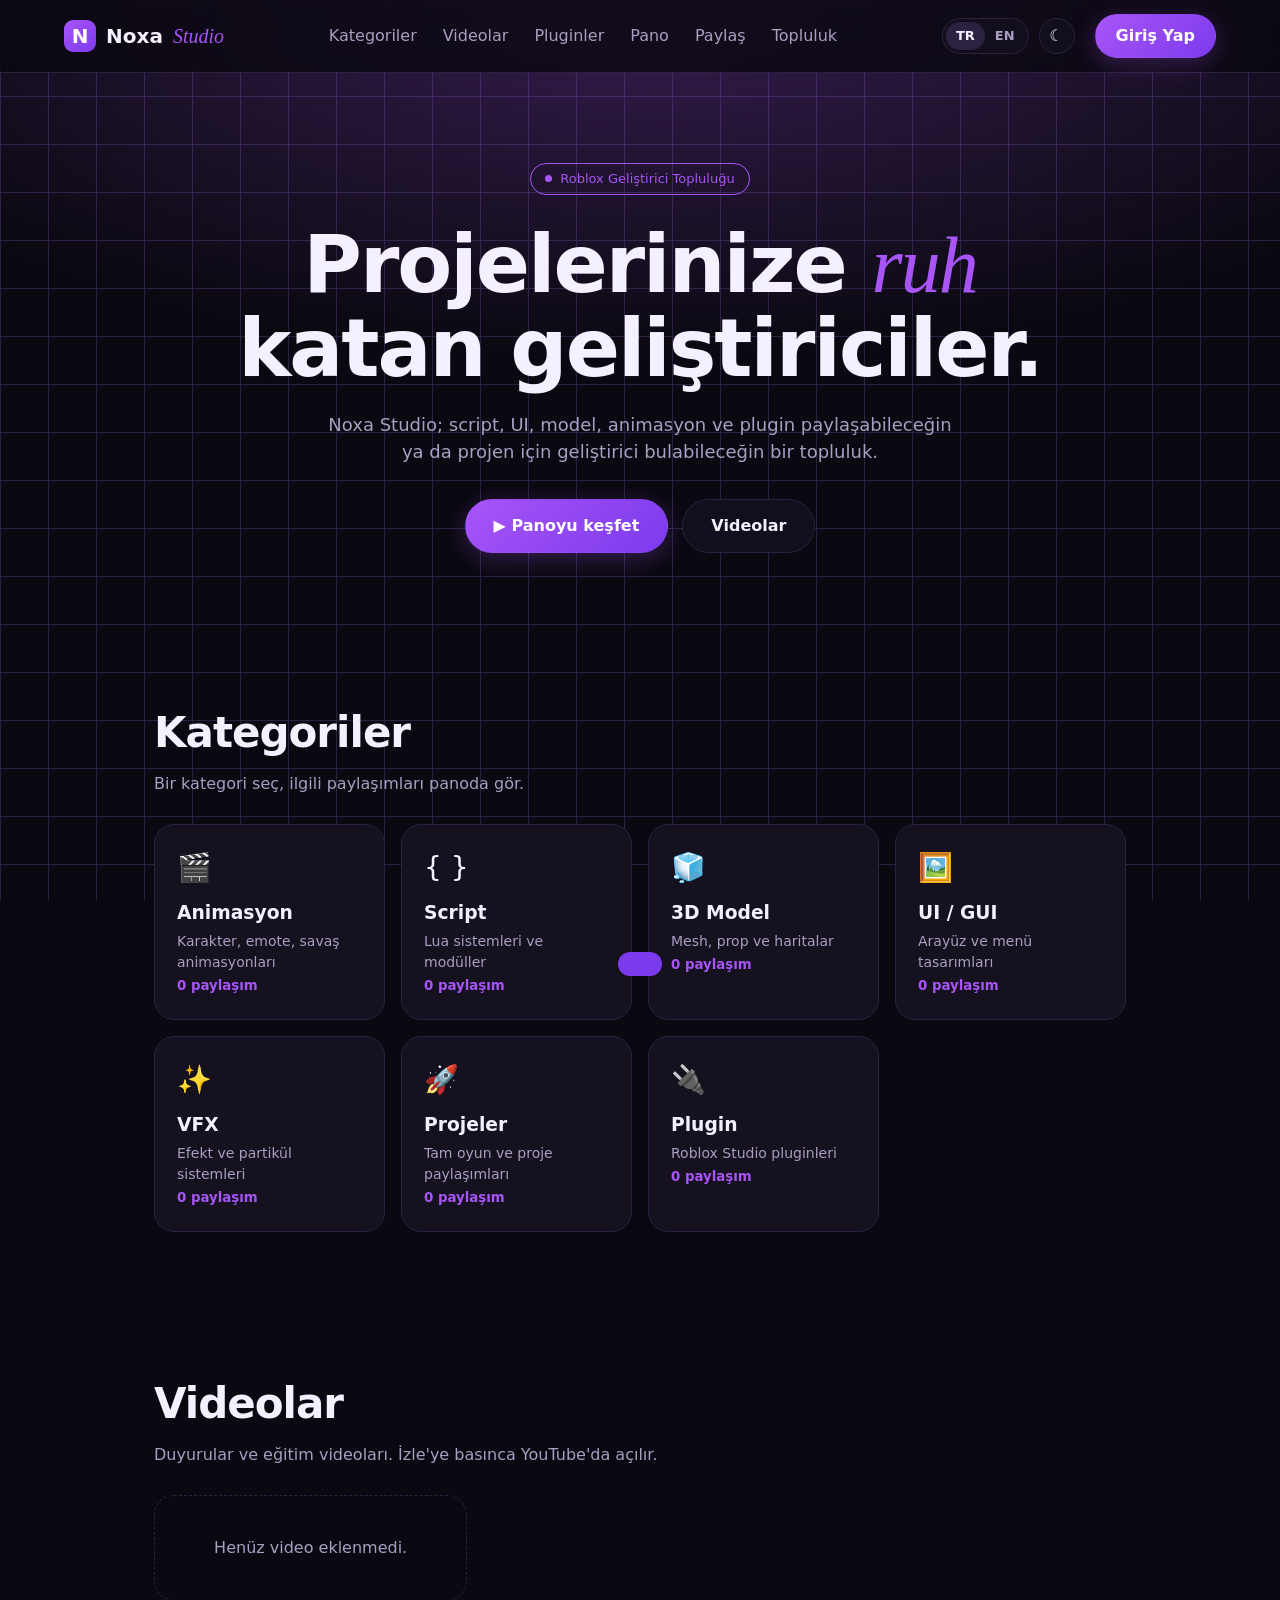
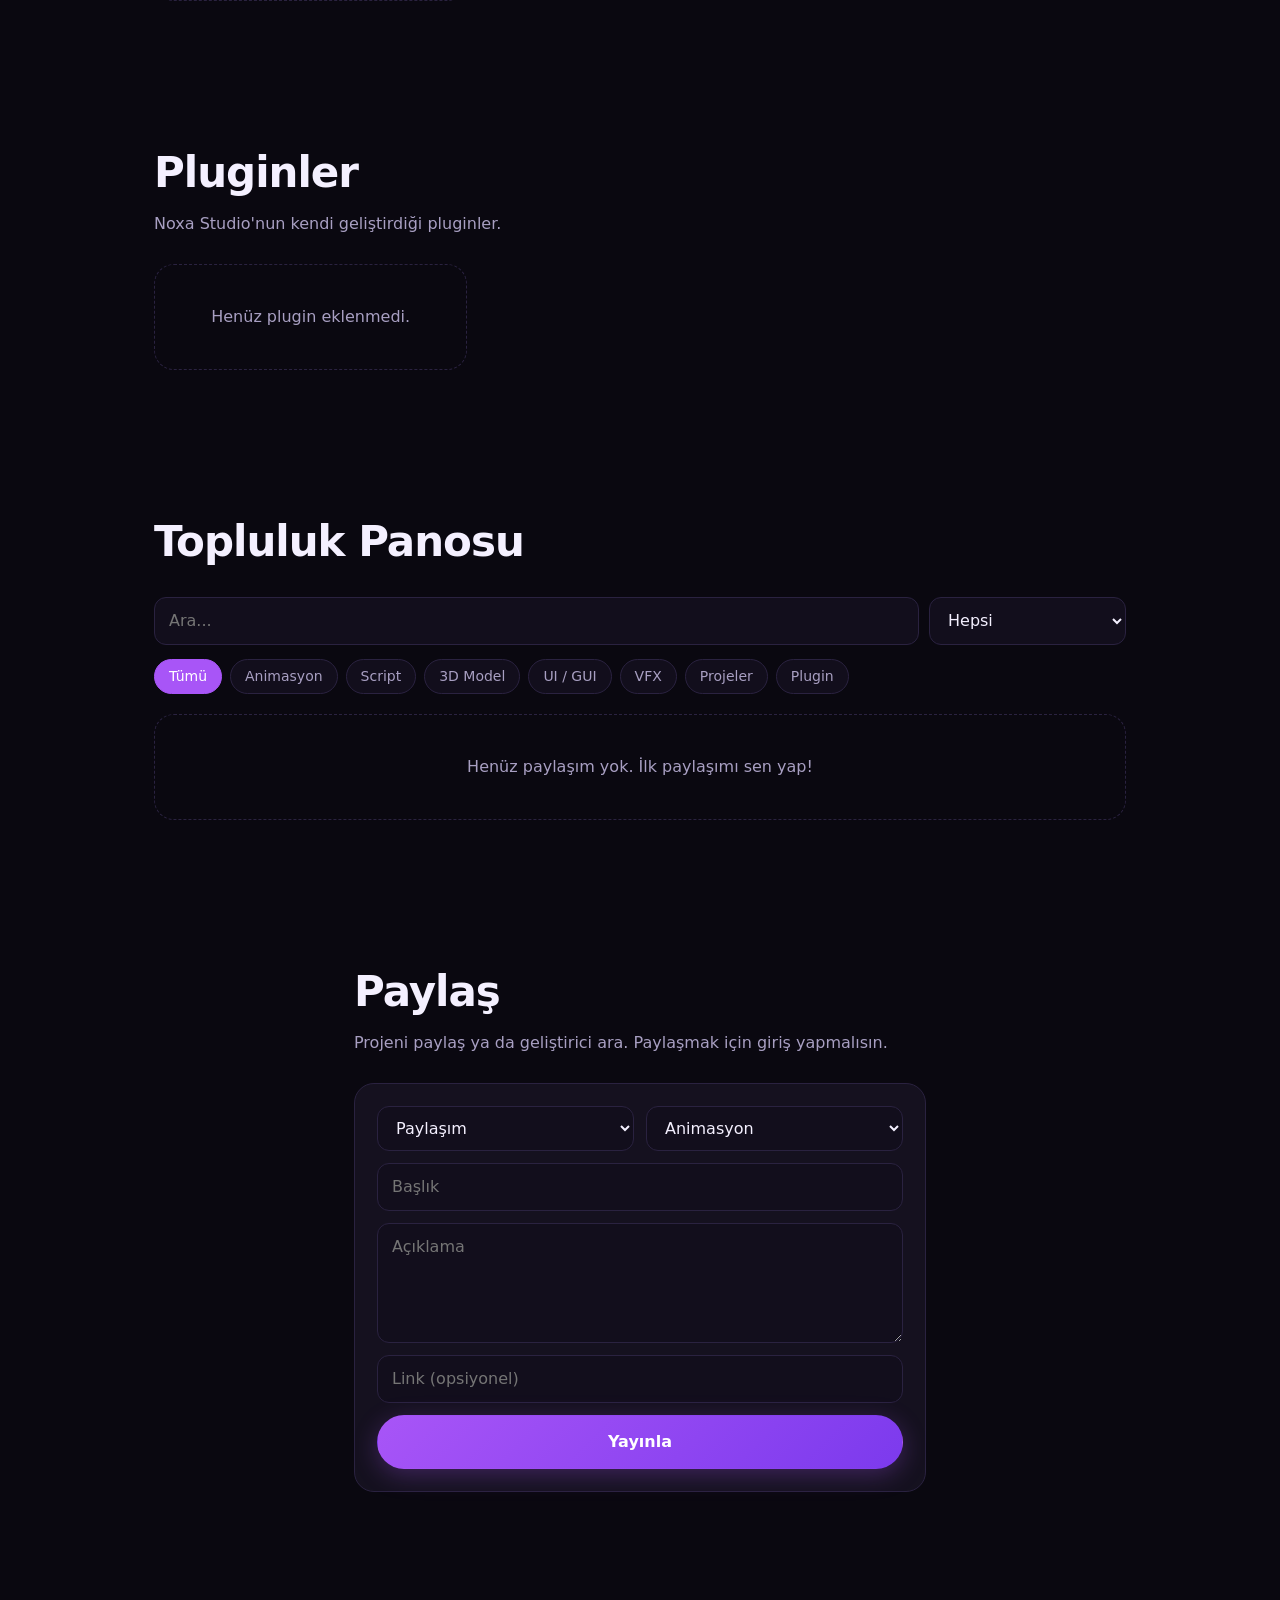
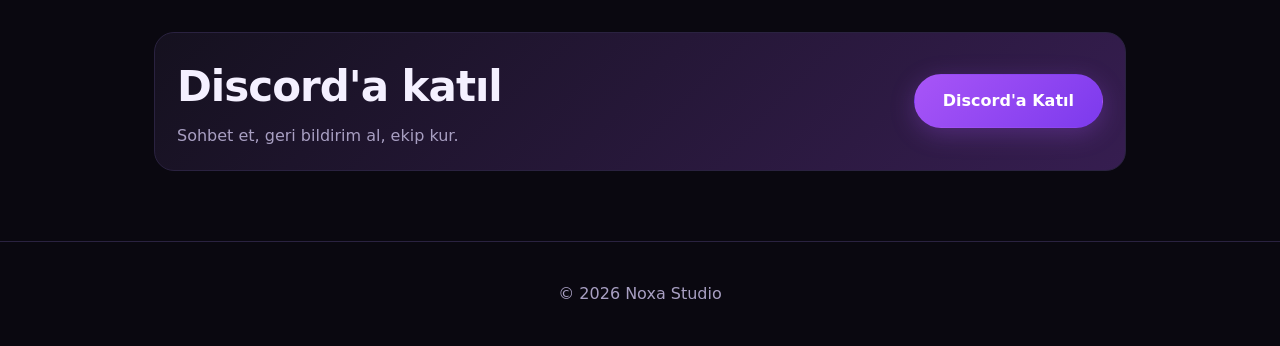
==== commit bffad2a6: "Update index.html" ====
--- a/index.html
+++ b/index.html
@@ -6,9 +6,6 @@
 <h1><span data-i18n="h1a"></span> <em data-i18n="h1b"></em><br><span data-i18n="h1c"></span></h1>
 <p class="sub" data-i18n="sub"></p>
 <div class="cta"><a href="#board" class="btn btn-primary big" data-i18n="cta1"></a><a href="#videos" class="btn btn-ghost big" data-i18n="s_vid"></a></div>
-<div class="mock"><div class="mock-bar"><i></i><i></i><i></i><span>noxa_studio / board.live</span><em>● LIVE</em></div>
-<div class="mock-body"><div class="mock-left"><span class="chip" data-i18n="chip"></span><div class="orb"></div></div>
-<svg viewBox="0 0 300 140" class="graph"><path d="M0 130 C60 130 90 10 150 10 S240 130 300 130" fill="none" stroke="#a855f7" stroke-width="3"/><circle cx="150" cy="10" r="5" fill="#a855f7"/></svg></div></div>
 </section>
 
 <section class="section" id="categories"><h2 data-i18n="cat_t"></h2><p class="lead" data-i18n="cat_s"></p><div class="grid" id="catGrid"></div></section>
@@ -31,4 +28,4 @@
 <section class="section" id="community"><div class="discord card"><div><h2 data-i18n="dc_t"></h2><p class="lead" data-i18n="dc_s"></p></div>
 <a class="btn btn-primary big" target="_blank" rel="noopener" href="https://discord.gg/QxwXSz8yK" data-i18n="dc_b"></a></div></section>
 </main>
-<script src="content.js?v=3"></script><script src="script.js?v=3"></script></body></html>+<script src="content.js?v=3"></script><script src="script.js?v=3"></script></body></html>
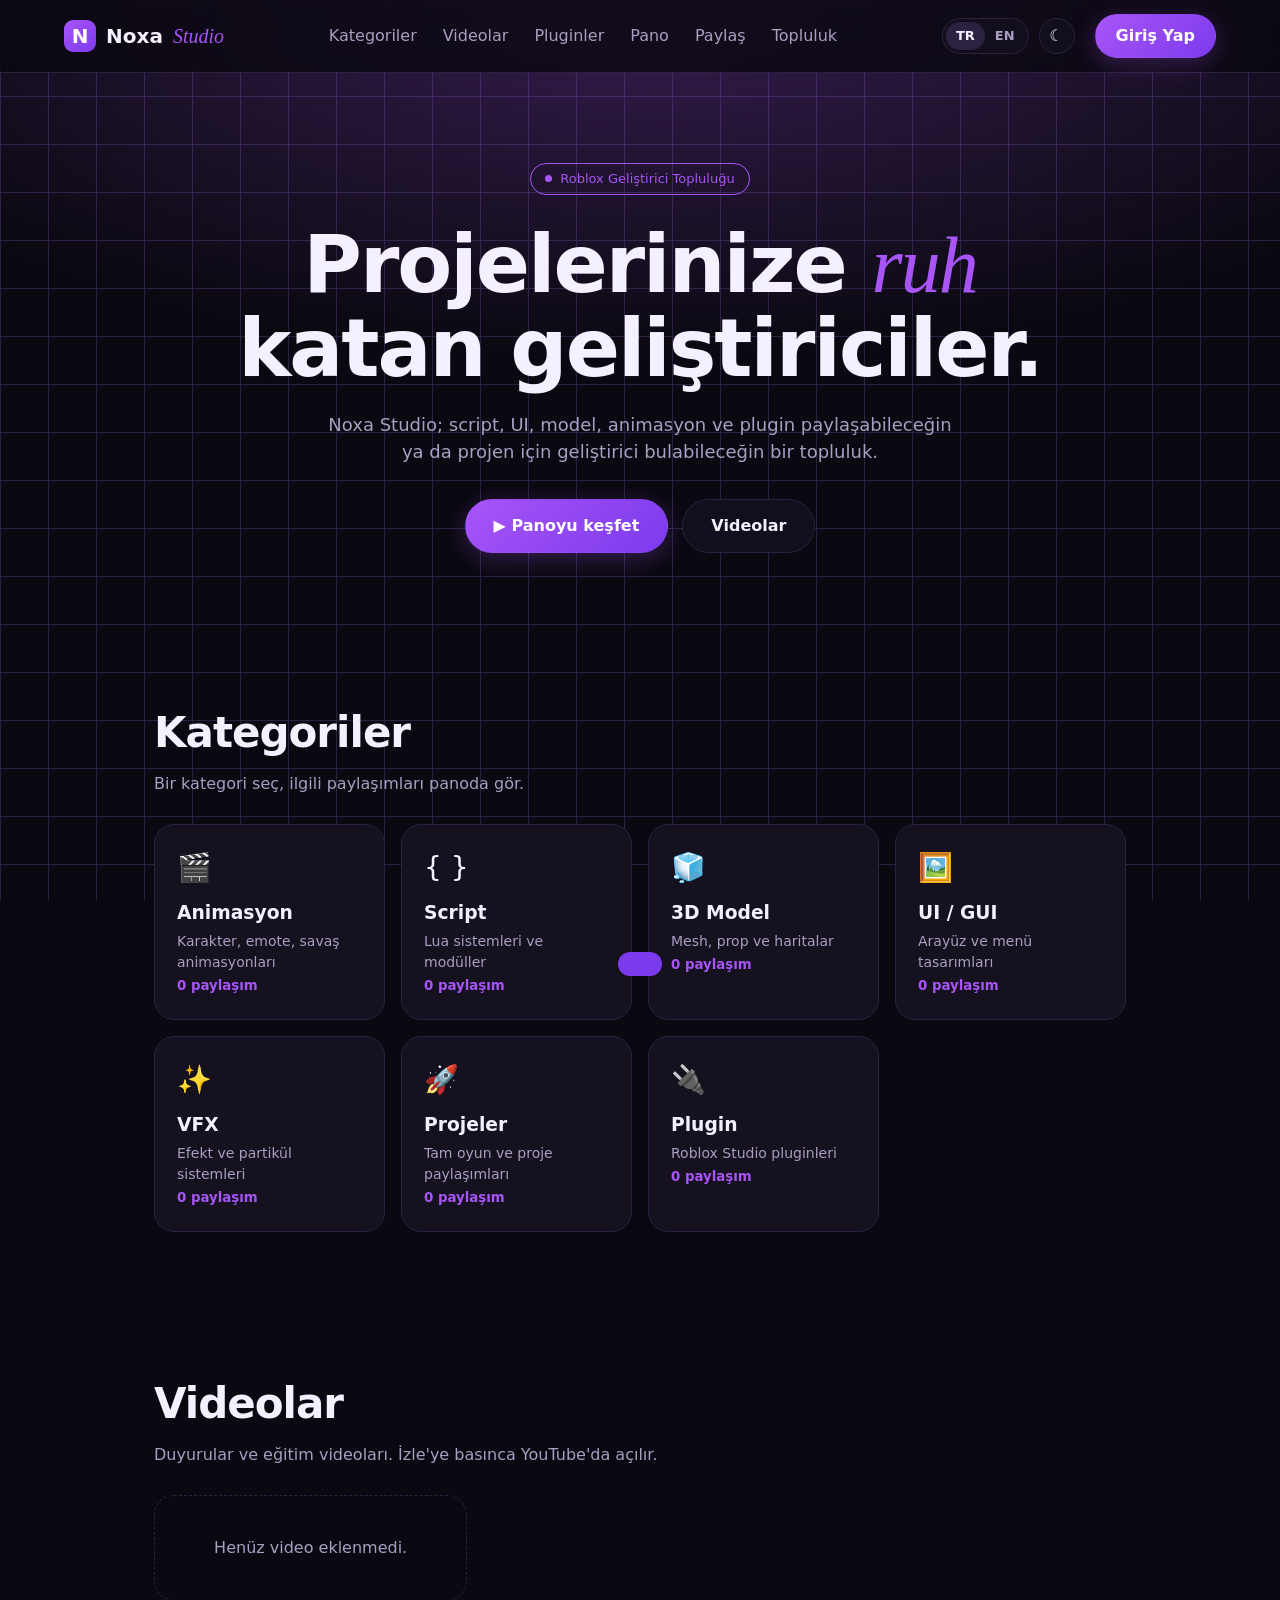
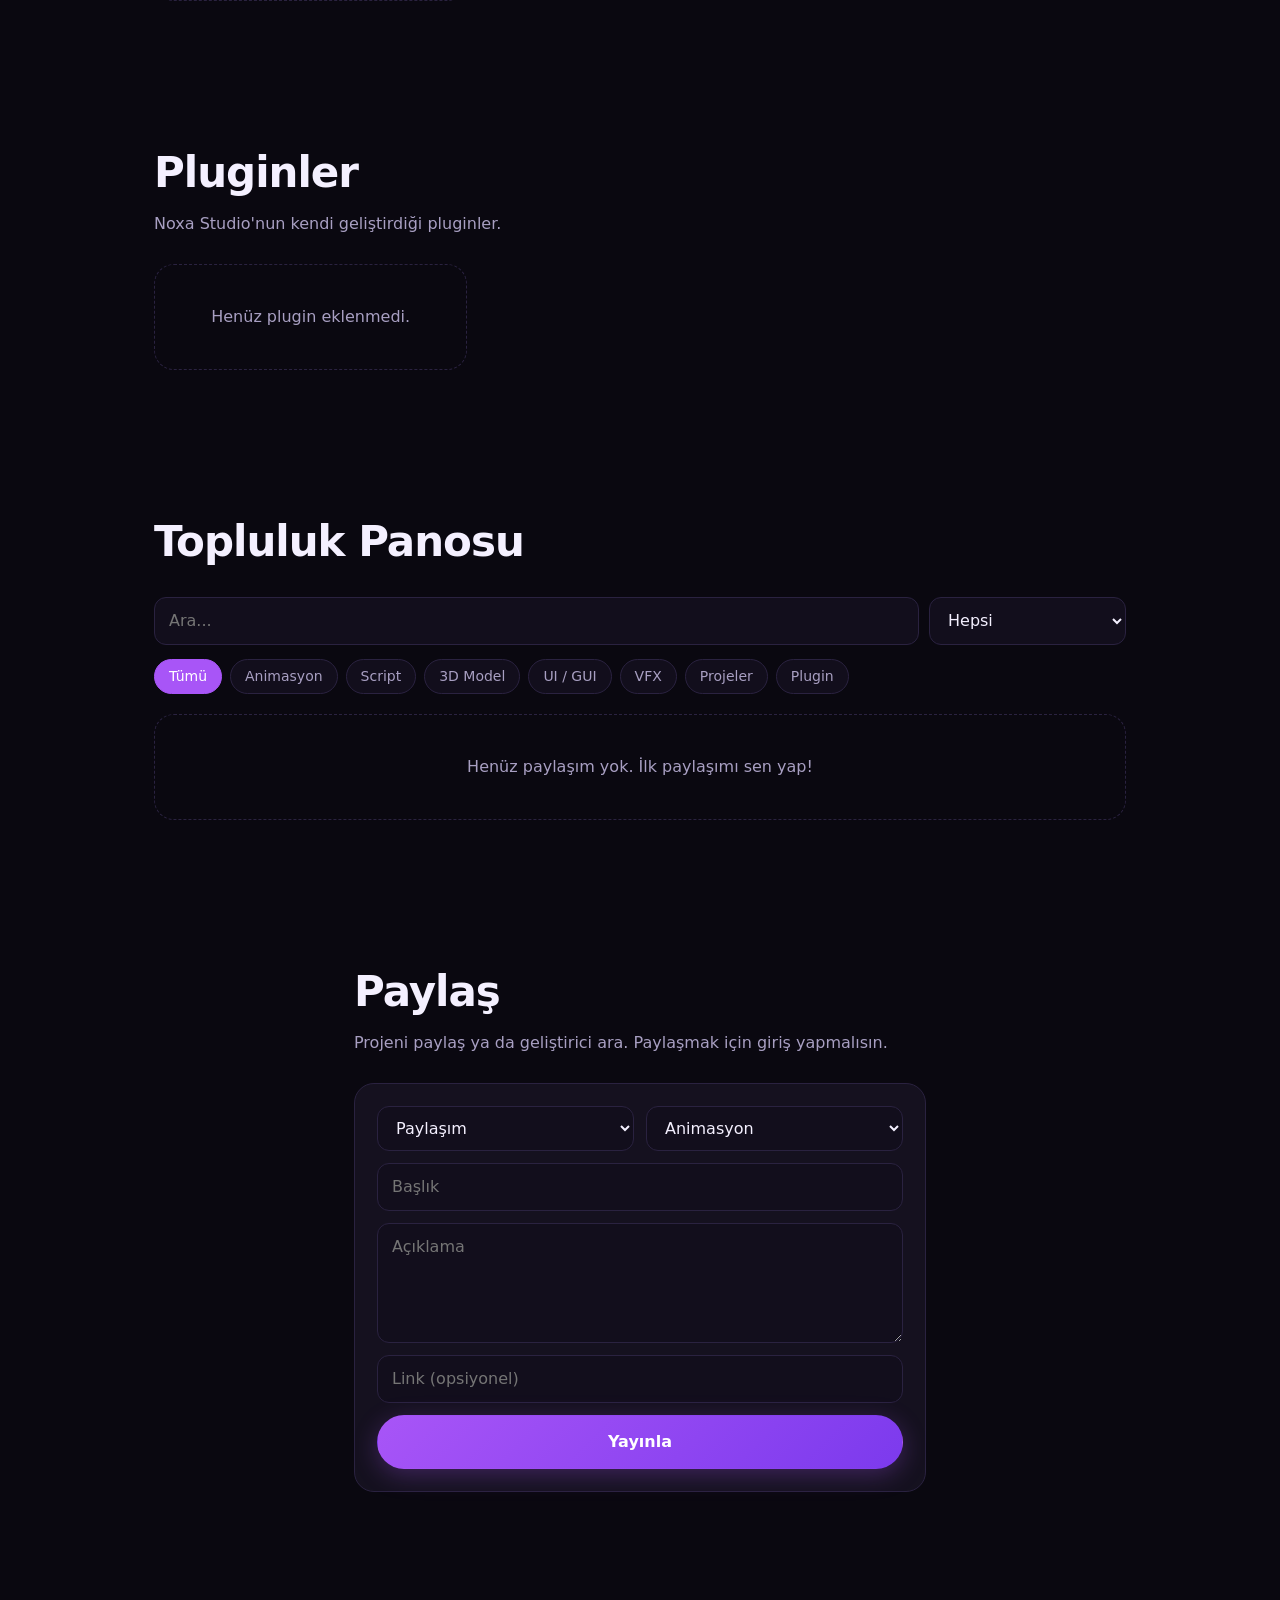
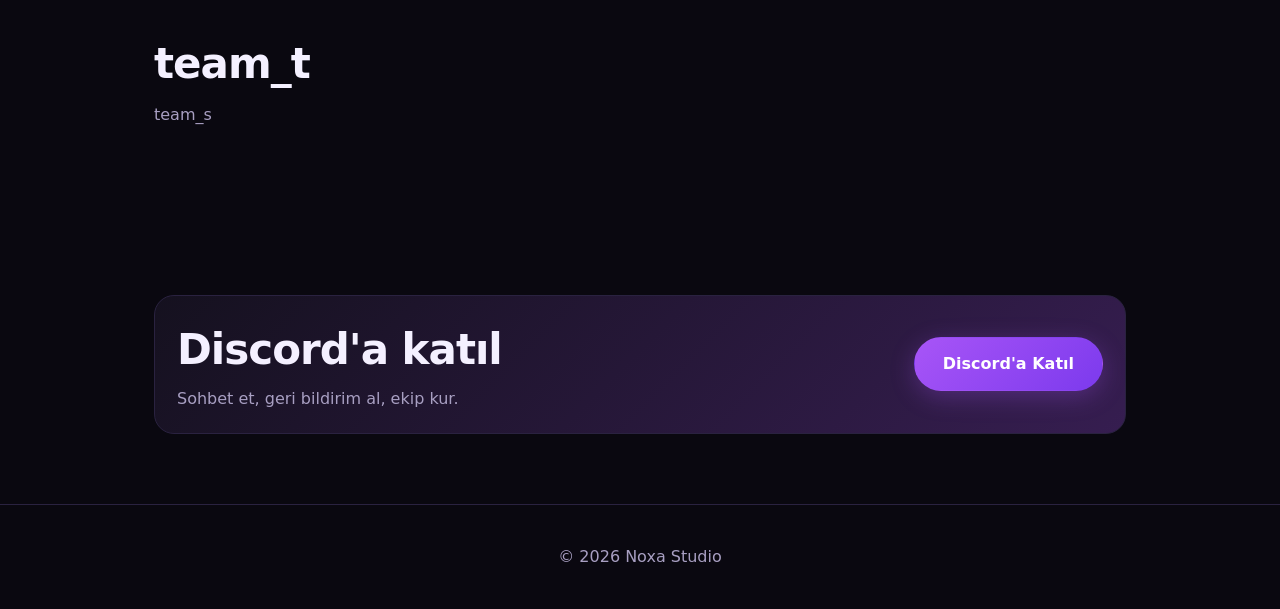
==== commit be6c9a38: "Update index.html" ====
--- a/index.html
+++ b/index.html
@@ -25,6 +25,9 @@
 <input id="pTitle" required maxlength="80" data-i18n-ph="p_title"><textarea id="pDesc" required maxlength="500" rows="4" data-i18n-ph="p_desc"></textarea>
 <input id="pLink" data-i18n-ph="p_link"><button class="btn btn-primary big" type="submit" data-i18n="p_send"></button></form></section>
 
+<section class="section" id="team"><h2 data-i18n="team_t"></h2><p class="lead" data-i18n="team_s"></p>
+<div id="admin-team" class="admin"></div><div class="grid team-grid" id="items-team"></div></section>
+
 <section class="section" id="community"><div class="discord card"><div><h2 data-i18n="dc_t"></h2><p class="lead" data-i18n="dc_s"></p></div>
 <a class="btn btn-primary big" target="_blank" rel="noopener" href="https://discord.gg/QxwXSz8yK" data-i18n="dc_b"></a></div></section>
 </main>
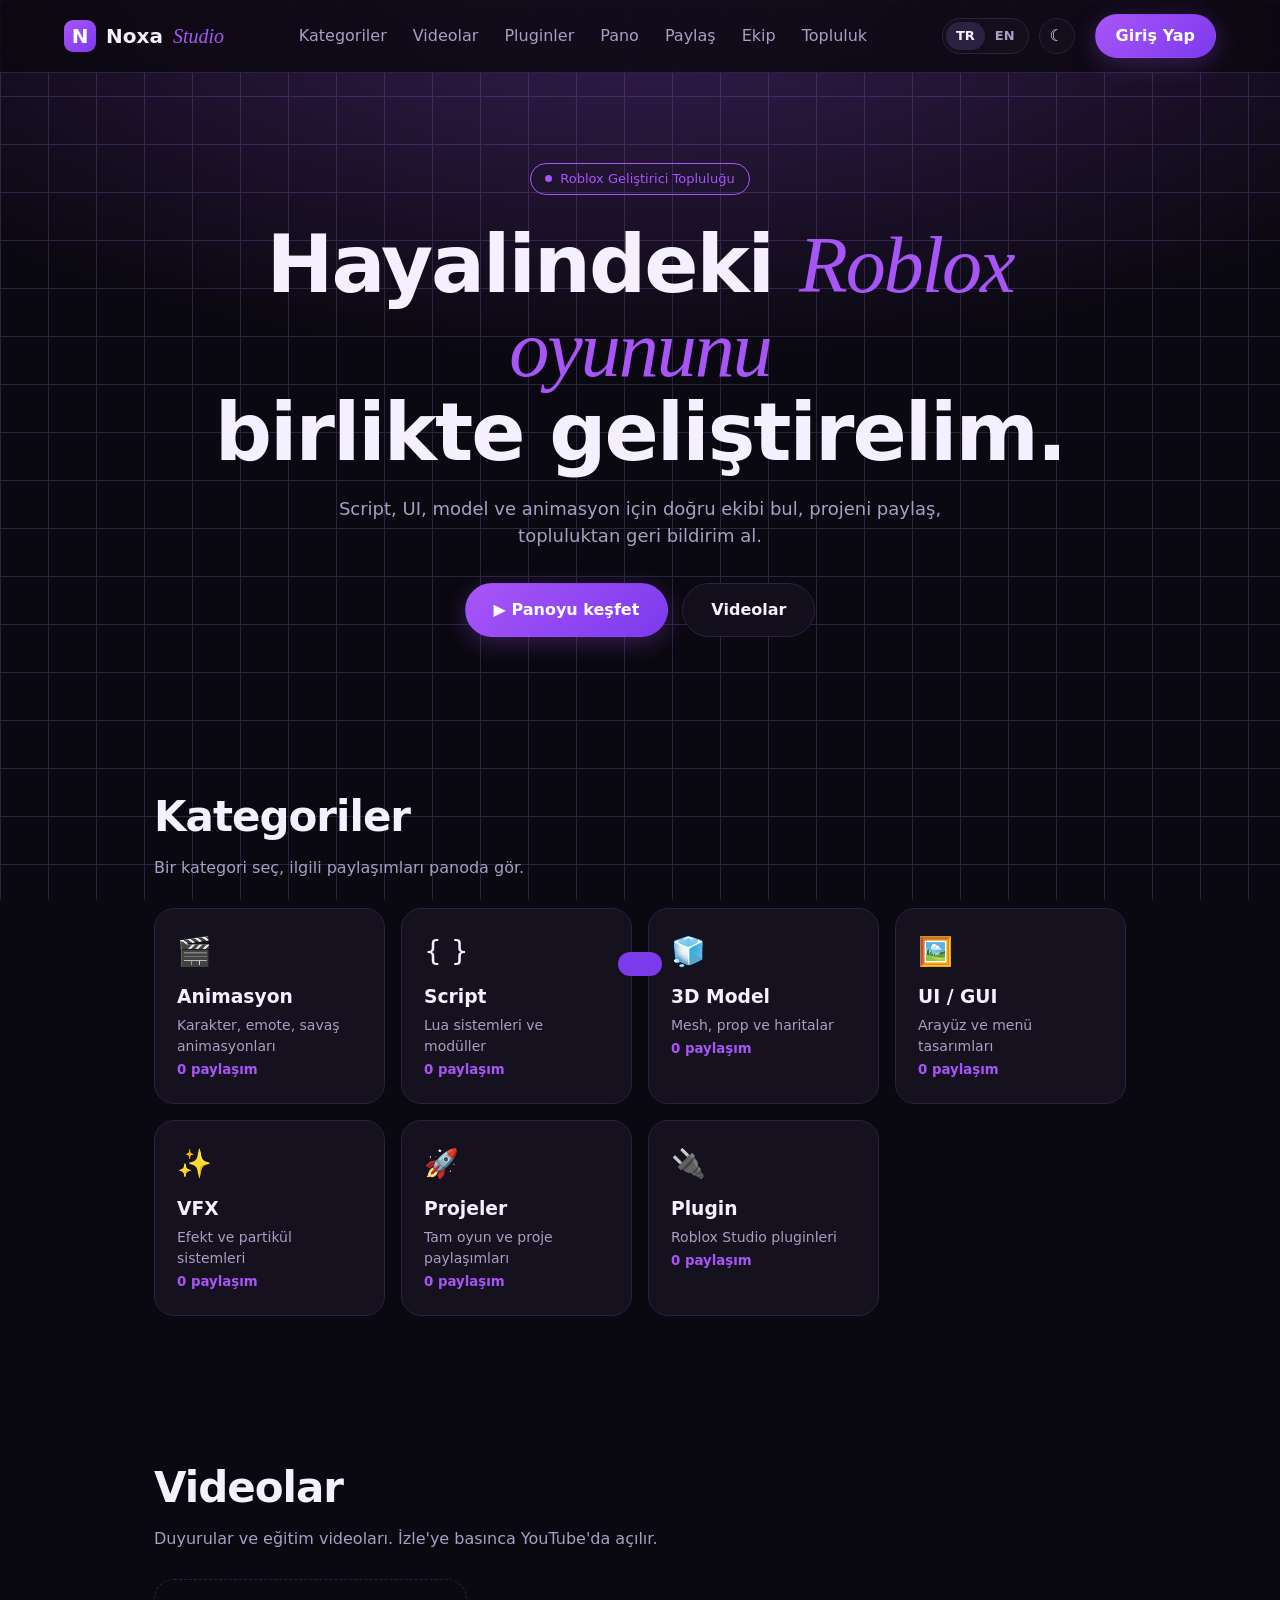
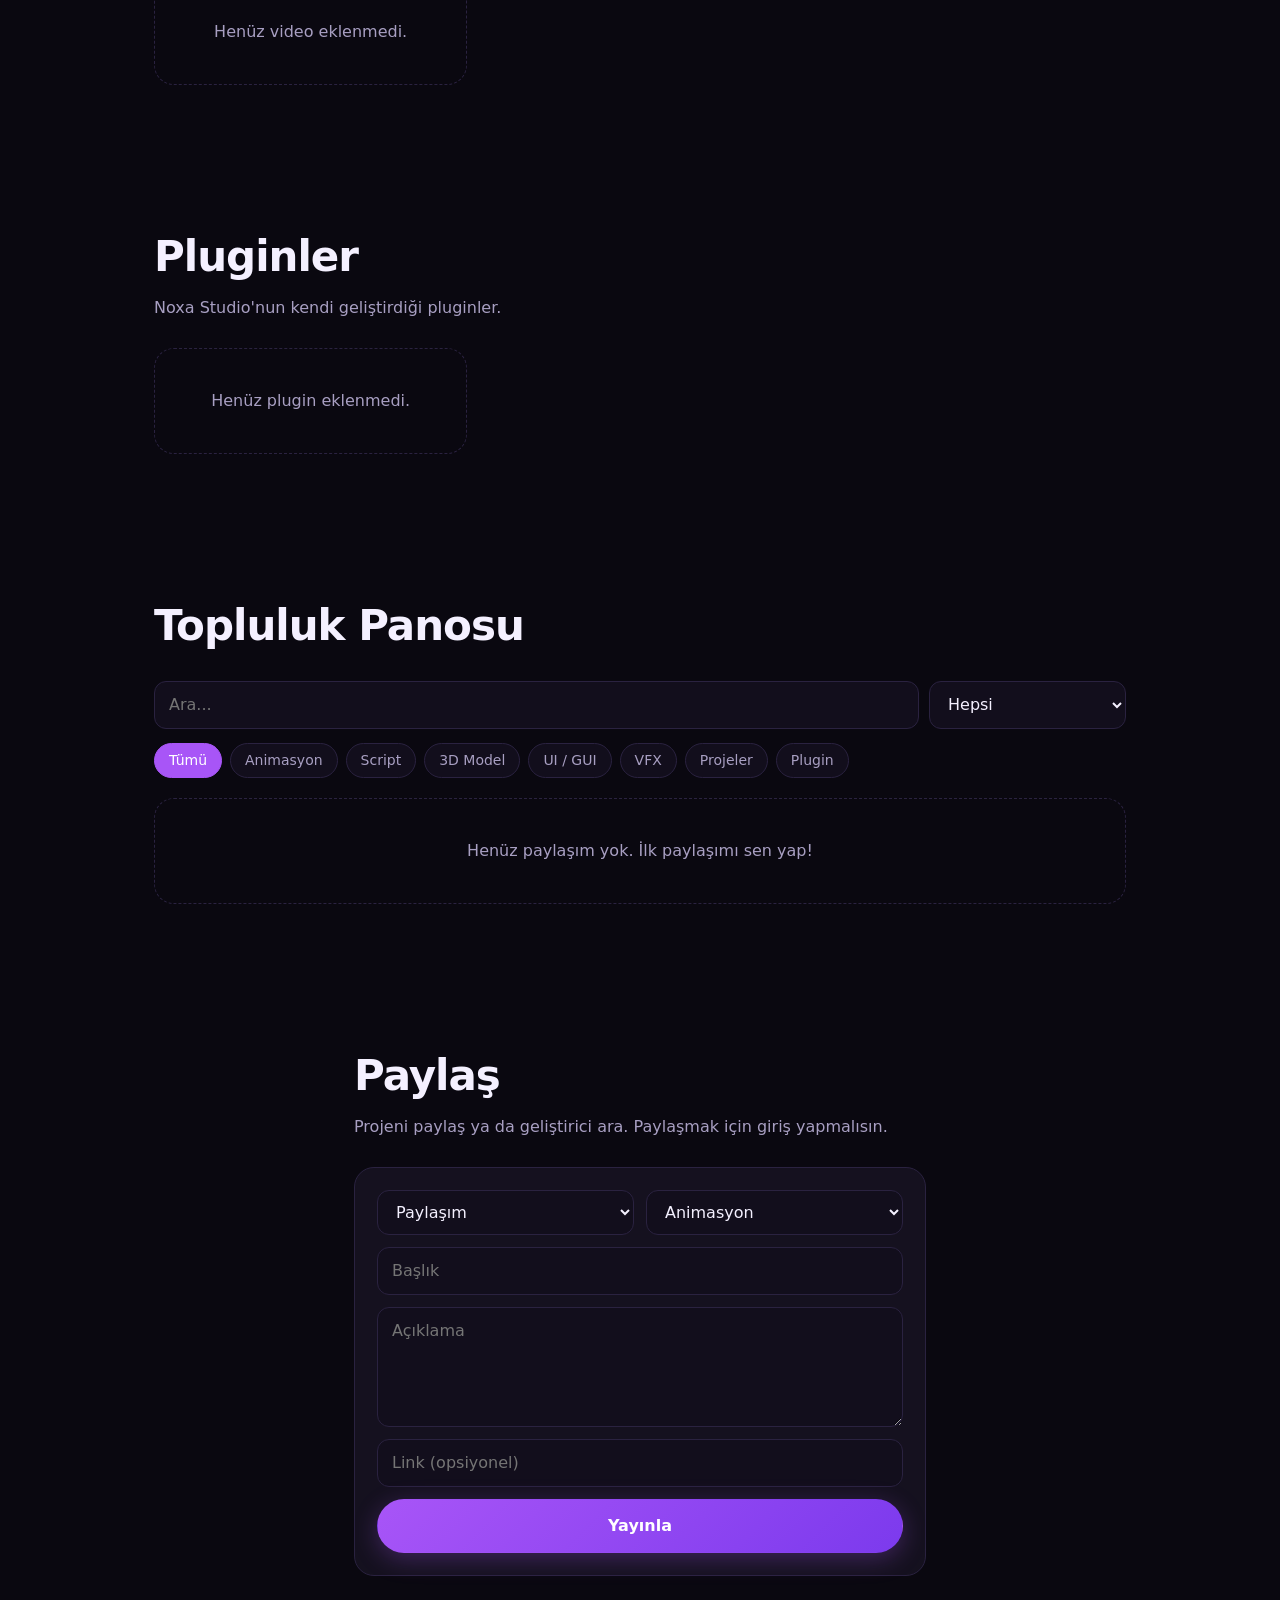
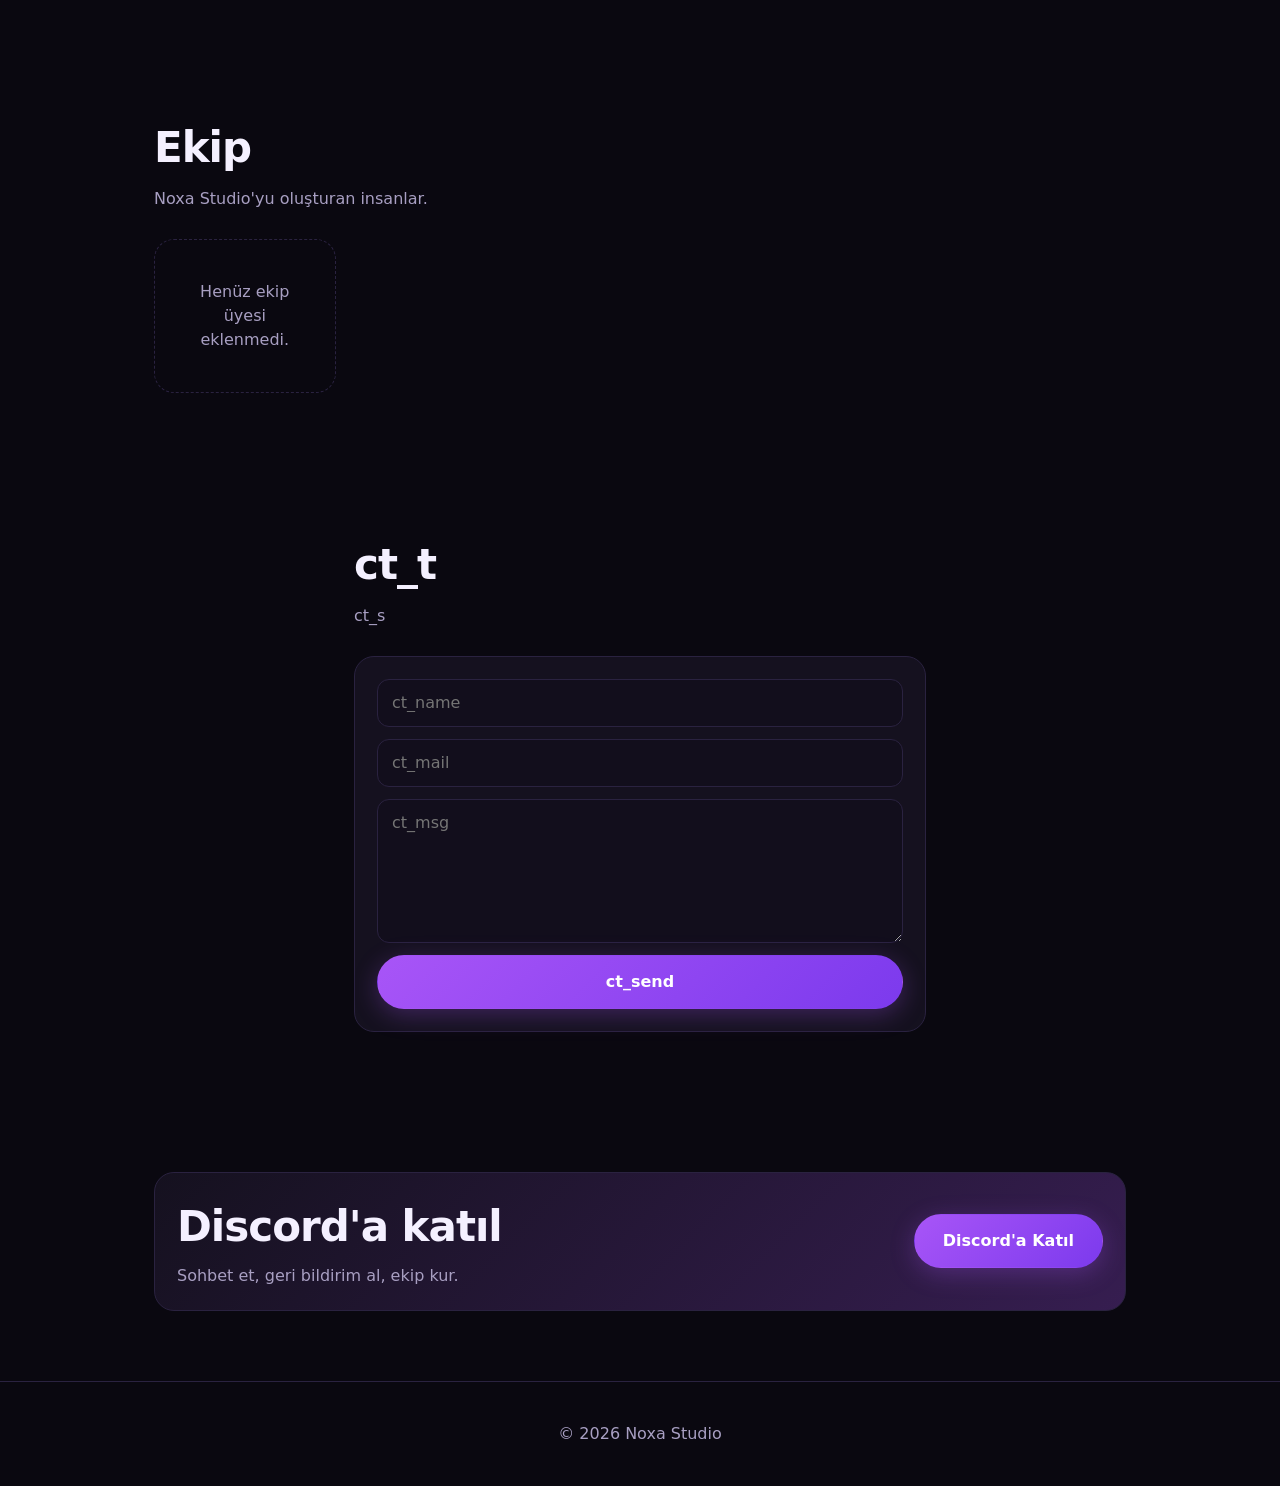
==== commit 14bff76b: "Update index.html" ====
--- a/index.html
+++ b/index.html
@@ -28,6 +28,12 @@
 <section class="section" id="team"><h2 data-i18n="team_t"></h2><p class="lead" data-i18n="team_s"></p>
 <div id="admin-team" class="admin"></div><div class="grid team-grid" id="items-team"></div></section>
 
+<section class="section narrow" id="contact"><h2 data-i18n="ct_t"></h2><p class="lead" data-i18n="ct_s"></p>
+<form id="contactForm" class="card form"><input type="text" name="_honey" style="display:none" tabindex="-1" autocomplete="off">
+<input name="name" required maxlength="60" data-i18n-ph="ct_name"><input name="email" type="email" required data-i18n-ph="ct_mail">
+<textarea name="message" required rows="5" maxlength="2000" data-i18n-ph="ct_msg"></textarea>
+<button class="btn btn-primary big" type="submit" data-i18n="ct_send"></button></form></section>
+
 <section class="section" id="community"><div class="discord card"><div><h2 data-i18n="dc_t"></h2><p class="lead" data-i18n="dc_s"></p></div>
 <a class="btn btn-primary big" target="_blank" rel="noopener" href="https://discord.gg/QxwXSz8yK" data-i18n="dc_b"></a></div></section>
 </main>
--- a/style.css
+++ b/style.css
@@ -103,4 +103,12 @@
 .play{position:absolute;inset:0;margin:auto;width:58px;height:58px;border-radius:50%;background:var(--p);display:grid;place-items:center;color:#fff;font-size:20px;box-shadow:0 0 30px var(--p)}
 .plug{display:flex;flex-direction:column;gap:8px}.plug p{flex:1;color:var(--mut)}
 .plug .ic{font-size:30px}
-.admin{margin-bottom:22px}.section{scroll-margin-top:70px}+.admin{margin-bottom:22px}.section{scroll-margin-top:70px}
+.team-grid{grid-template-columns:repeat(auto-fill,minmax(180px,1fr))}
+.member{text-align:center;position:relative;display:flex;flex-direction:column;align-items:center;gap:6px}
+.pp{width:96px;height:96px;border-radius:50%;overflow:hidden;background:linear-gradient(135deg,var(--p),var(--p2));display:grid;place-items:center;font-size:36px;color:#fff;font-weight:800;box-shadow:0 0 28px var(--glow);border:3px solid var(--line)}
+.pp img{width:100%;height:100%;object-fit:cover;display:block}
+.member p{color:var(--p);font-size:14px}.member .del{margin:4px 0 0}
+.member.add{cursor:pointer;font-size:44px;color:var(--p);border-style:dashed;min-height:180px;justify-content:center;background:none}
+.member.add:hover{border-color:var(--p);background:var(--glow)}
+label.mini{display:grid;gap:6px;color:var(--mut);font-size:13px}
